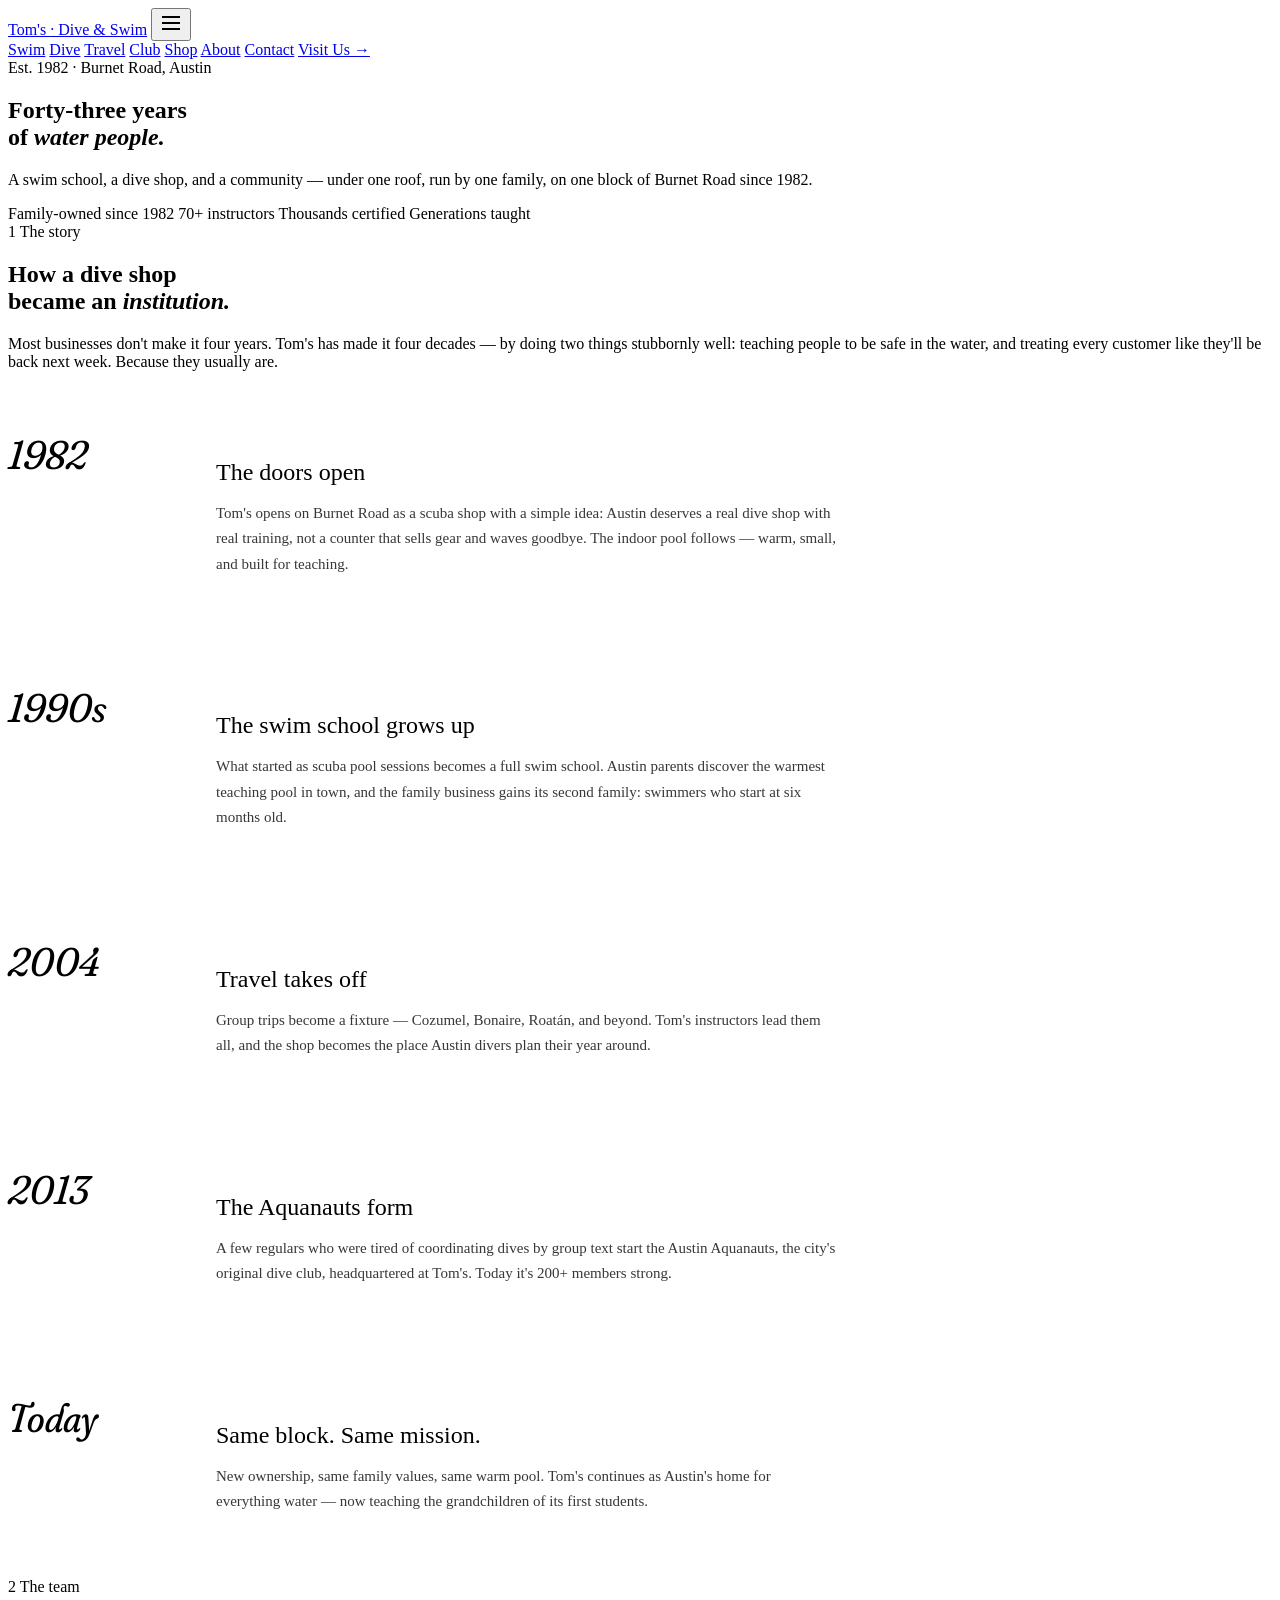
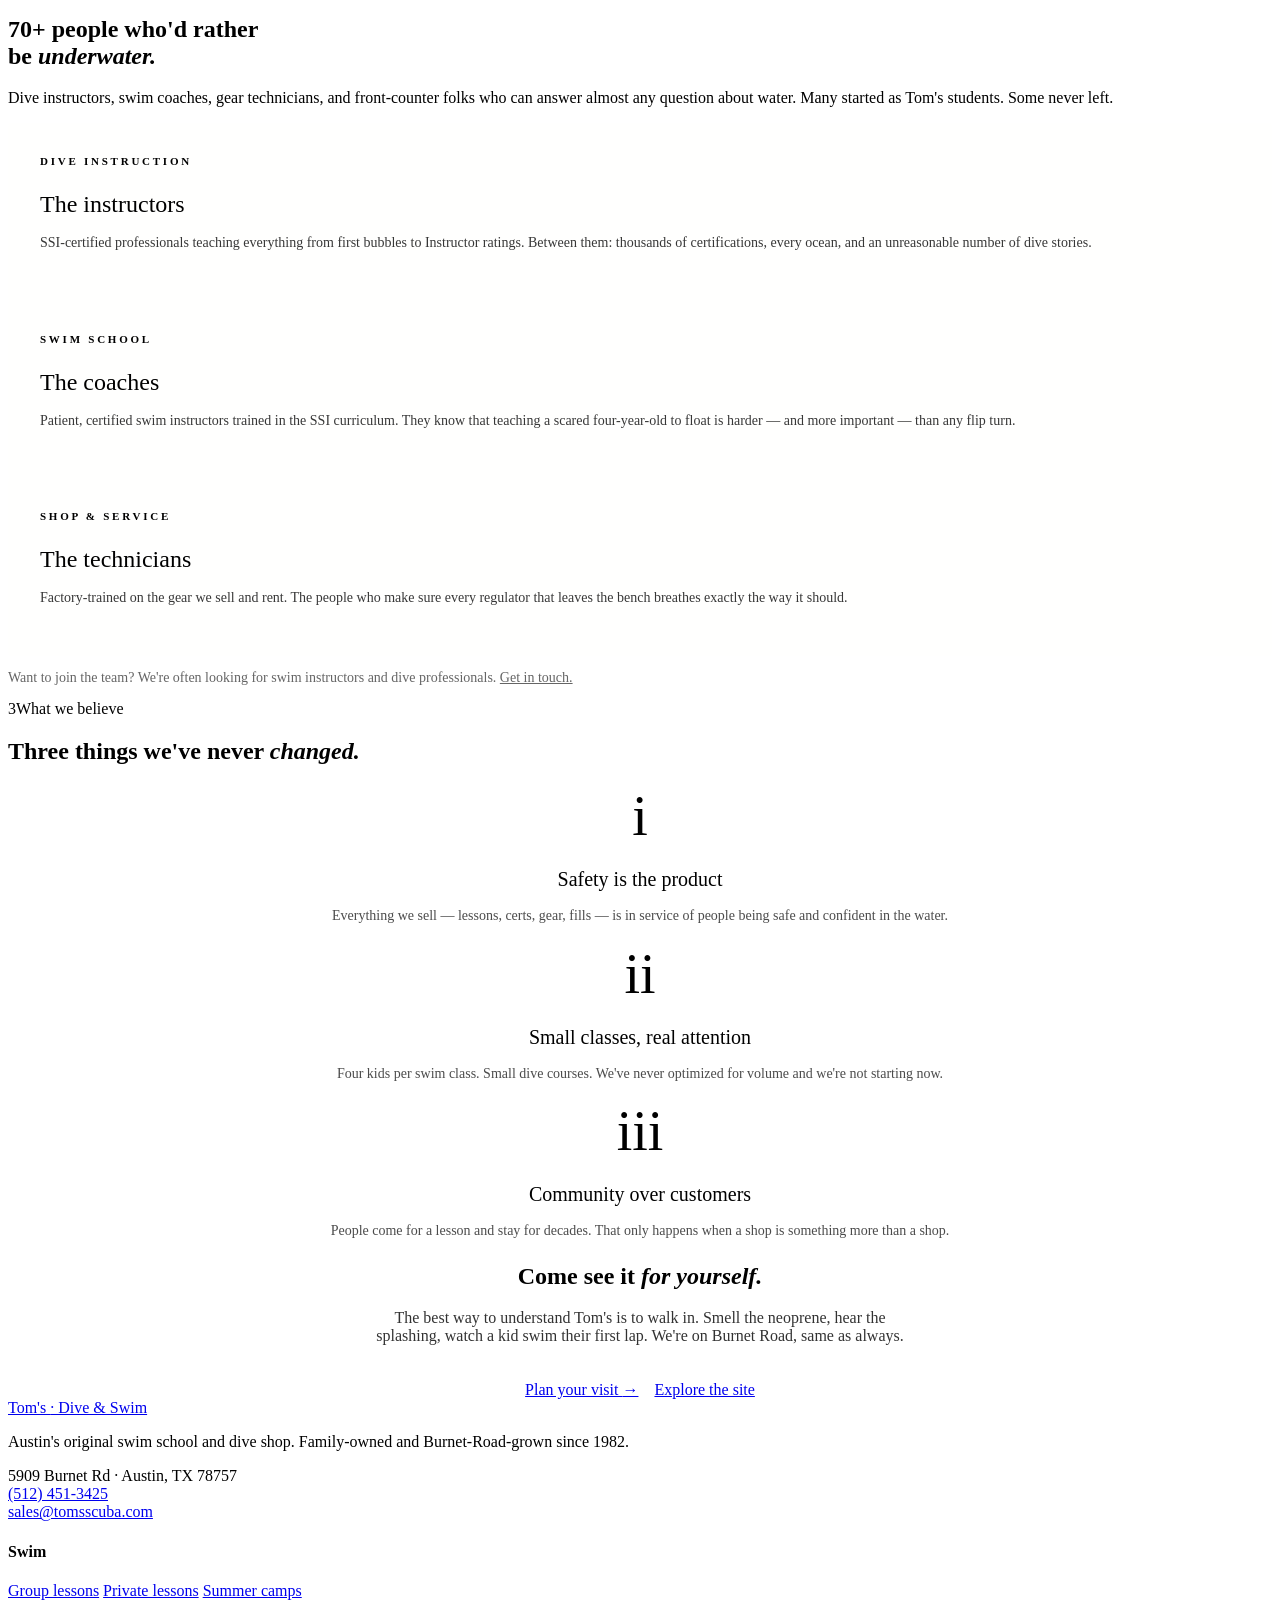
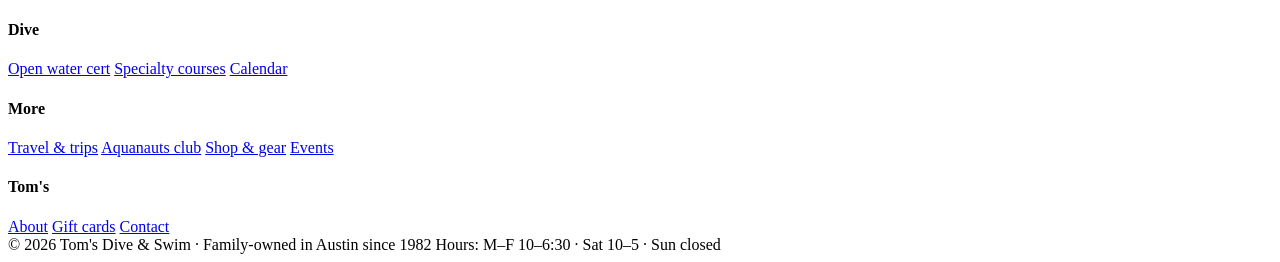
==== about.html @ f9f1d81c "Secondary pages: shop, about, contact, events, gift cards" ====
<!DOCTYPE html>
<html lang="en">
<head>
<meta charset="UTF-8" />
<meta name="viewport" content="width=device-width, initial-scale=1.0" />
<title>About Us — Tom's Dive & Swim · Austin, TX</title>
<meta name="description" content="Family-owned in Austin since 1982. The story of Tom's Dive & Swim — four decades of swim lessons, scuba certification, and a community built around water.">
<link rel="preconnect" href="https://fonts.googleapis.com">
<link rel="preconnect" href="https://fonts.gstatic.com" crossorigin>
<link href="https://fonts.googleapis.com/css2?family=Fraunces:opsz,wght,SOFT@9..144,300..900,0..100&family=Manrope:wght@300;400;500;600;700&display=swap" rel="stylesheet">
<link rel="stylesheet" href="assets/css/styles.css">
<style>
  .story-block {
    display: grid; grid-template-columns: 160px 1fr; gap: 48px;
    padding: 48px 0; border-top: 1px solid var(--line-d);
  }
  @media (max-width: 768px) { .story-block { grid-template-columns: 1fr; gap: 12px; padding: 32px 0; } }
  .story-year {
    font-family: 'Fraunces', serif; font-style: italic;
    font-variation-settings: "opsz" 144, "SOFT" 90;
    font-size: 40px; color: var(--coral); line-height: 1;
  }
  .story-block h3 {
    font-size: 24px; font-weight: 400; margin-bottom: 12px;
    font-variation-settings: "opsz" 80, "SOFT" 50;
  }
  .story-block p { font-size: 15px; opacity: 0.78; line-height: 1.7; max-width: 620px; }

  .team-card {
    background: rgba(245,237,224,0.04);
    border: 1px solid var(--line);
    border-radius: 4px;
    padding: 32px;
  }
  .team-role {
    font-size: 11px; letter-spacing: 0.25em; text-transform: uppercase;
    color: var(--sun); font-weight: 600; margin-bottom: 12px;
  }
  .team-card h3 {
    font-size: 24px; font-weight: 400; margin-bottom: 10px;
    font-variation-settings: "opsz" 80, "SOFT" 50;
  }
  .team-card p { font-size: 14px; opacity: 0.78; line-height: 1.6; }
</style>
</head>
<body>

<!-- NAV -->
<nav class="site-nav" id="nav">
  <a href="index.html" class="logo">Tom's <span>· Dive & Swim</span></a>
  <button class="menu-toggle" aria-label="Menu">
    <svg width="24" height="24" viewBox="0 0 24 24" fill="none" stroke="currentColor" stroke-width="2"><line x1="3" y1="6" x2="21" y2="6"/><line x1="3" y1="12" x2="21" y2="12"/><line x1="3" y1="18" x2="21" y2="18"/></svg>
  </button>
  <div class="nav-links">
    <a href="swim.html">Swim</a>
    <a href="dive.html">Dive</a>
    <a href="travel.html">Travel</a>
    <a href="club.html">Club</a>
    <a href="shop.html">Shop</a>
    <a href="about.html" class="active">About</a>
    <a href="contact.html">Contact</a>
    <a href="contact.html" class="nav-cta">Visit Us →</a>
  </div>
</nav>

<!-- HERO -->
<section class="hero hero-deep short with-bubbles">
  <div class="hero-content">
    <div class="hero-eyebrow dash">Est. 1982 · Burnet Road, Austin</div>
    <h1 class="hero-title">Forty-three years<br>of <em>water people.</em></h1>
    <p class="hero-sub">A swim school, a dive shop, and a community — under one roof, run by one family, on one block of Burnet Road since 1982.</p>
  </div>
</section>

<!-- STRIP -->
<div class="heritage-strip">
  <span><span class="dot"></span>Family-owned since 1982</span>
  <span><span class="dot"></span>70+ instructors</span>
  <span><span class="dot"></span>Thousands certified</span>
  <span><span class="dot"></span>Generations taught</span>
</div>

<!-- STORY -->
<section class="section warm">
  <div class="section-head">
    <div>
      <div class="eyebrow coral"><span class="num"><span>1</span></span> The story</div>
      <h2 class="h2">How a dive shop<br>became an <em>institution.</em></h2>
    </div>
    <p>Most businesses don't make it four years. Tom's has made it four decades — by doing two things stubbornly well: teaching people to be safe in the water, and treating every customer like they'll be back next week. Because they usually are.</p>
  </div>

  <div class="container-narrow">
    <div class="story-block">
      <div class="story-year">1982</div>
      <div>
        <h3>The doors open</h3>
        <p>Tom's opens on Burnet Road as a scuba shop with a simple idea: Austin deserves a real dive shop with real training, not a counter that sells gear and waves goodbye. The indoor pool follows — warm, small, and built for teaching.</p>
      </div>
    </div>
    <div class="story-block">
      <div class="story-year">1990s</div>
      <div>
        <h3>The swim school grows up</h3>
        <p>What started as scuba pool sessions becomes a full swim school. Austin parents discover the warmest teaching pool in town, and the family business gains its second family: swimmers who start at six months old.</p>
      </div>
    </div>
    <div class="story-block">
      <div class="story-year">2004</div>
      <div>
        <h3>Travel takes off</h3>
        <p>Group trips become a fixture — Cozumel, Bonaire, Roatán, and beyond. Tom's instructors lead them all, and the shop becomes the place Austin divers plan their year around.</p>
      </div>
    </div>
    <div class="story-block">
      <div class="story-year">2013</div>
      <div>
        <h3>The Aquanauts form</h3>
        <p>A few regulars who were tired of coordinating dives by group text start the Austin Aquanauts, the city's original dive club, headquartered at Tom's. Today it's 200+ members strong.</p>
      </div>
    </div>
    <div class="story-block">
      <div class="story-year">Today</div>
      <div>
        <h3>Same block. Same mission.</h3>
        <p>New ownership, same family values, same warm pool. Tom's continues as Austin's home for everything water — now teaching the grandchildren of its first students.</p>
      </div>
    </div>
  </div>
</section>

<!-- TEAM -->
<section class="section dark" id="team">
  <div class="container">
    <div class="section-head-center">
      <div class="eyebrow sun"><span class="num"><span>2</span></span> The team</div>
      <h2 class="h2">70+ people who'd rather<br>be <em>underwater.</em></h2>
      <p>Dive instructors, swim coaches, gear technicians, and front-counter folks who can answer almost any question about water. Many started as Tom's students. Some never left.</p>
    </div>

    <div class="card-grid-3">
      <div class="team-card">
        <div class="team-role">Dive instruction</div>
        <h3>The instructors</h3>
        <p>SSI-certified professionals teaching everything from first bubbles to Instructor ratings. Between them: thousands of certifications, every ocean, and an unreasonable number of dive stories.</p>
      </div>
      <div class="team-card">
        <div class="team-role">Swim school</div>
        <h3>The coaches</h3>
        <p>Patient, certified swim instructors trained in the SSI curriculum. They know that teaching a scared four-year-old to float is harder — and more important — than any flip turn.</p>
      </div>
      <div class="team-card">
        <div class="team-role">Shop & service</div>
        <h3>The technicians</h3>
        <p>Factory-trained on the gear we sell and rent. The people who make sure every regulator that leaves the bench breathes exactly the way it should.</p>
      </div>
    </div>

    <p class="text-center mt-6" style="opacity: 0.6; font-size: 14px;">
      Want to join the team? We're often looking for swim instructors and dive professionals. <a href="contact.html" style="color: var(--sun);">Get in touch.</a>
    </p>
  </div>
</section>

<!-- VALUES -->
<section class="section warm">
  <div class="container">
    <div class="section-head-center">
      <div class="eyebrow coral" style="justify-content:center; display:inline-flex;"><span class="num"><span>3</span></span> What we believe</div>
      <h2 class="h2">Three things we've never <em>changed.</em></h2>
    </div>
    <div class="card-grid-3" style="text-align: center;">
      <div>
        <div class="stat-num" style="font-size: 56px; color: var(--coral);">i</div>
        <h3 style="font-size: 20px; font-weight: 500; margin-bottom: 10px;">Safety is the product</h3>
        <p style="font-size: 14px; opacity: 0.7; line-height: 1.6;">Everything we sell — lessons, certs, gear, fills — is in service of people being safe and confident in the water.</p>
      </div>
      <div>
        <div class="stat-num" style="font-size: 56px; color: var(--coral);">ii</div>
        <h3 style="font-size: 20px; font-weight: 500; margin-bottom: 10px;">Small classes, real attention</h3>
        <p style="font-size: 14px; opacity: 0.7; line-height: 1.6;">Four kids per swim class. Small dive courses. We've never optimized for volume and we're not starting now.</p>
      </div>
      <div>
        <div class="stat-num" style="font-size: 56px; color: var(--coral);">iii</div>
        <h3 style="font-size: 20px; font-weight: 500; margin-bottom: 10px;">Community over customers</h3>
        <p style="font-size: 14px; opacity: 0.7; line-height: 1.6;">People come for a lesson and stay for decades. That only happens when a shop is something more than a shop.</p>
      </div>
    </div>
  </div>
</section>

<!-- FINAL CTA -->
<section class="section deep" style="text-align: center;">
  <div class="container-narrow">
    <h2 class="h2 mb-4">Come see it <em>for yourself.</em></h2>
    <p class="lead" style="opacity: 0.8; max-width: 540px; margin: 0 auto 36px;">
      The best way to understand Tom's is to walk in. Smell the neoprene, hear the splashing, watch a kid swim their first lap. We're on Burnet Road, same as always.
    </p>
    <div style="display: flex; gap: 16px; justify-content: center; flex-wrap: wrap;">
      <a href="contact.html" class="btn btn-coral">Plan your visit <span class="arrow">→</span></a>
      <a href="index.html" class="btn btn-ghost">Explore the site</a>
    </div>
  </div>
</section>

<!-- FOOTER -->
<footer>
  <div class="footer-inner">
    <div class="footer-brand">
      <a href="index.html" class="logo">Tom's <span>· Dive & Swim</span></a>
      <p>Austin's original swim school and dive shop. Family-owned and Burnet-Road-grown since 1982.</p>
      <div class="footer-contact">
        5909 Burnet Rd · Austin, TX 78757<br>
        <a href="tel:5124513425">(512) 451-3425</a><br>
        <a href="mailto:sales@tomsscuba.com">sales@tomsscuba.com</a>
      </div>
    </div>
    <div class="footer-col">
      <h4>Swim</h4>
      <a href="swim.html">Group lessons</a>
      <a href="swim.html">Private lessons</a>
      <a href="swim.html">Summer camps</a>
    </div>
    <div class="footer-col">
      <h4>Dive</h4>
      <a href="dive.html">Open water cert</a>
      <a href="dive.html#specialties">Specialty courses</a>
      <a href="dive.html#calendar">Calendar</a>
    </div>
    <div class="footer-col">
      <h4>More</h4>
      <a href="travel.html">Travel & trips</a>
      <a href="club.html">Aquanauts club</a>
      <a href="shop.html">Shop & gear</a>
      <a href="events.html">Events</a>
    </div>
    <div class="footer-col">
      <h4>Tom's</h4>
      <a href="about.html">About</a>
      <a href="gift-cards.html">Gift cards</a>
      <a href="contact.html">Contact</a>
    </div>
  </div>
  <div class="footer-bottom">
    <span>© 2026 Tom's Dive & Swim · Family-owned in Austin since 1982</span>
    <span>Hours: M–F 10–6:30 · Sat 10–5 · Sun closed</span>
  </div>
</footer>

<script src="assets/js/main.js"></script>
</body>
</html>
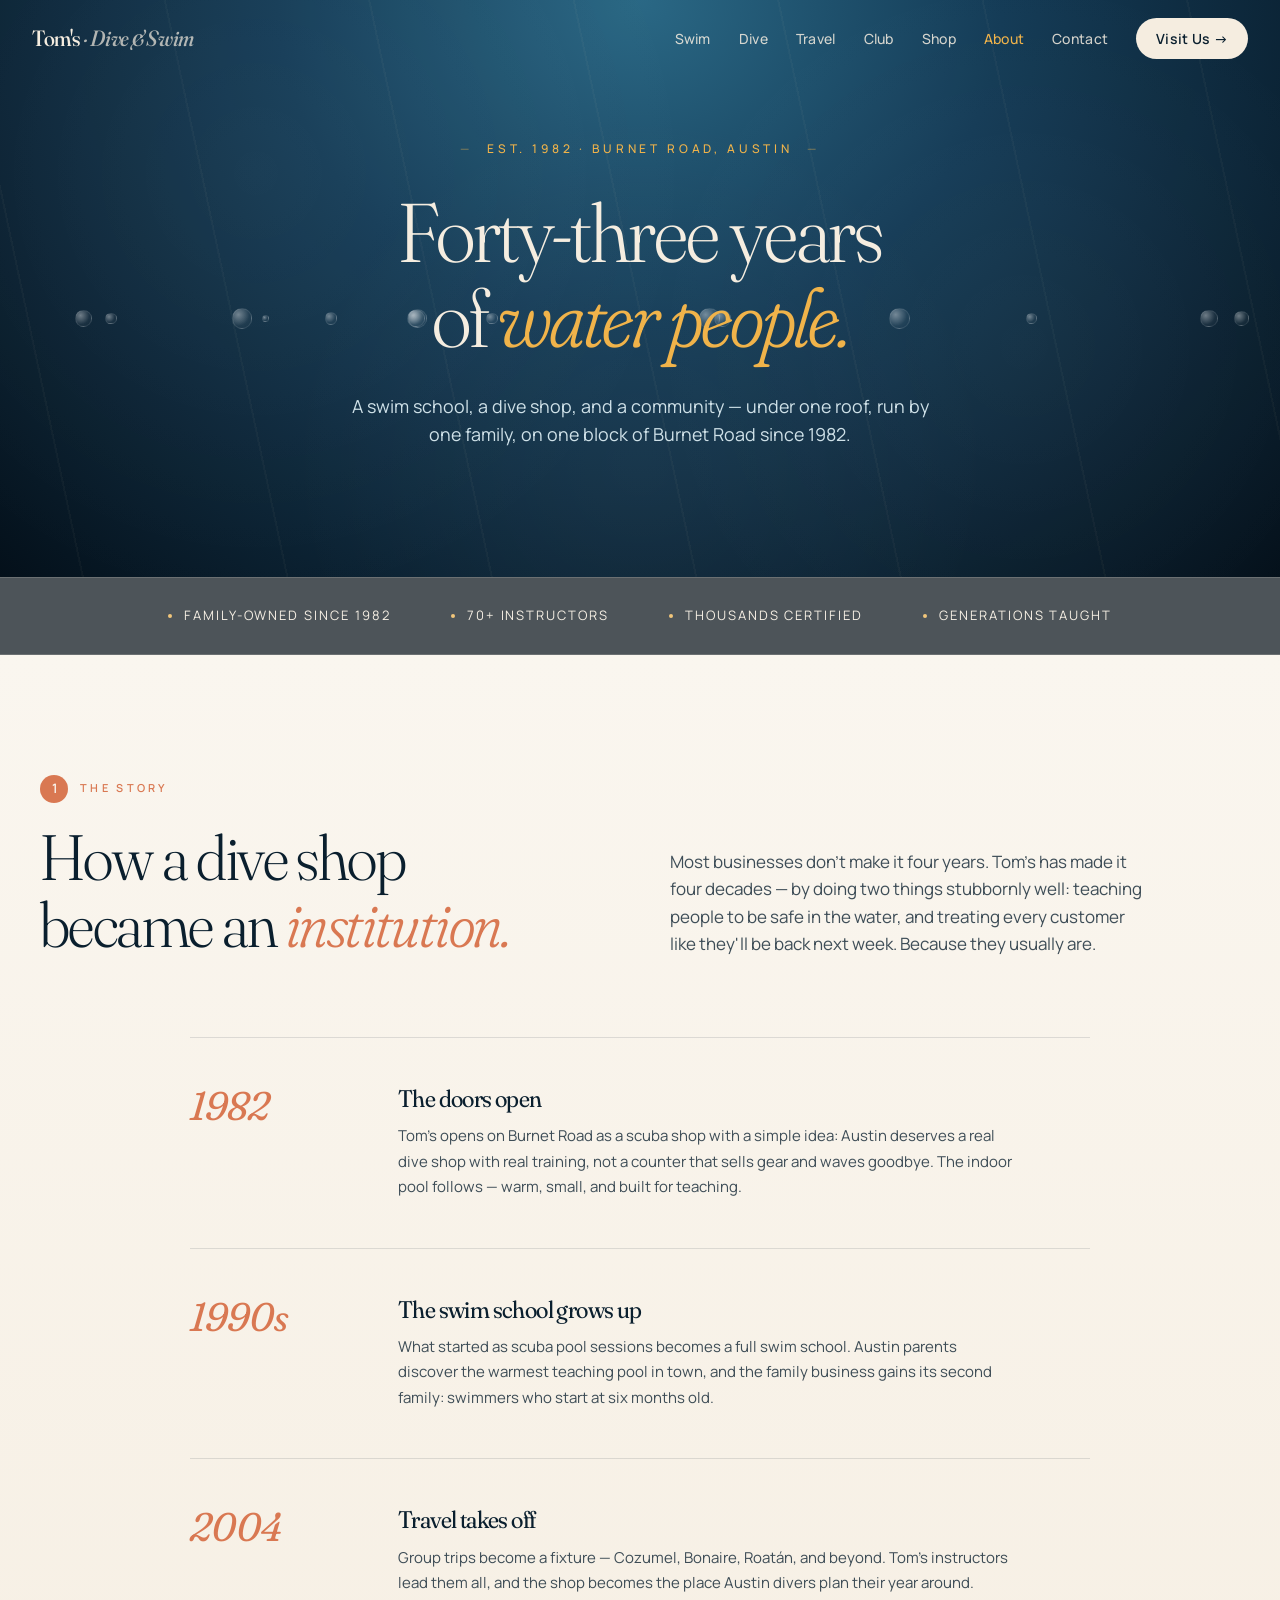
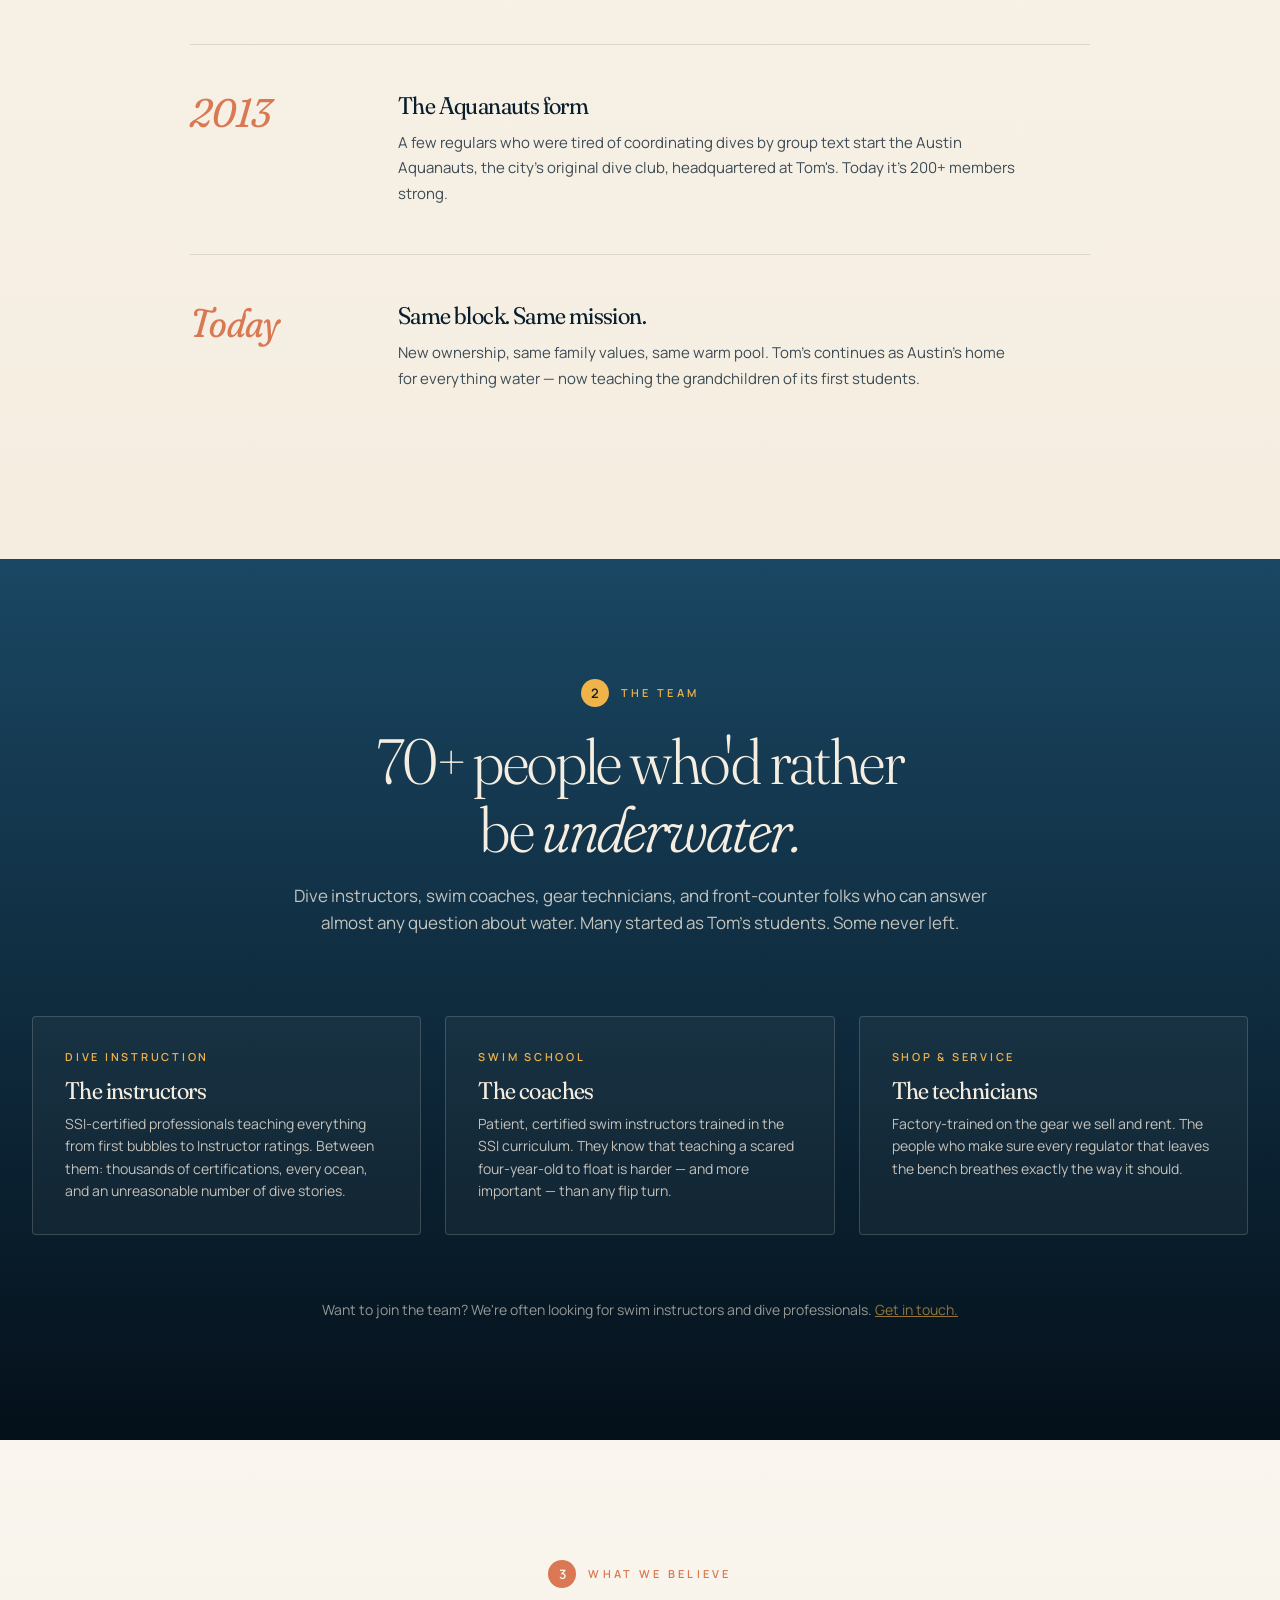
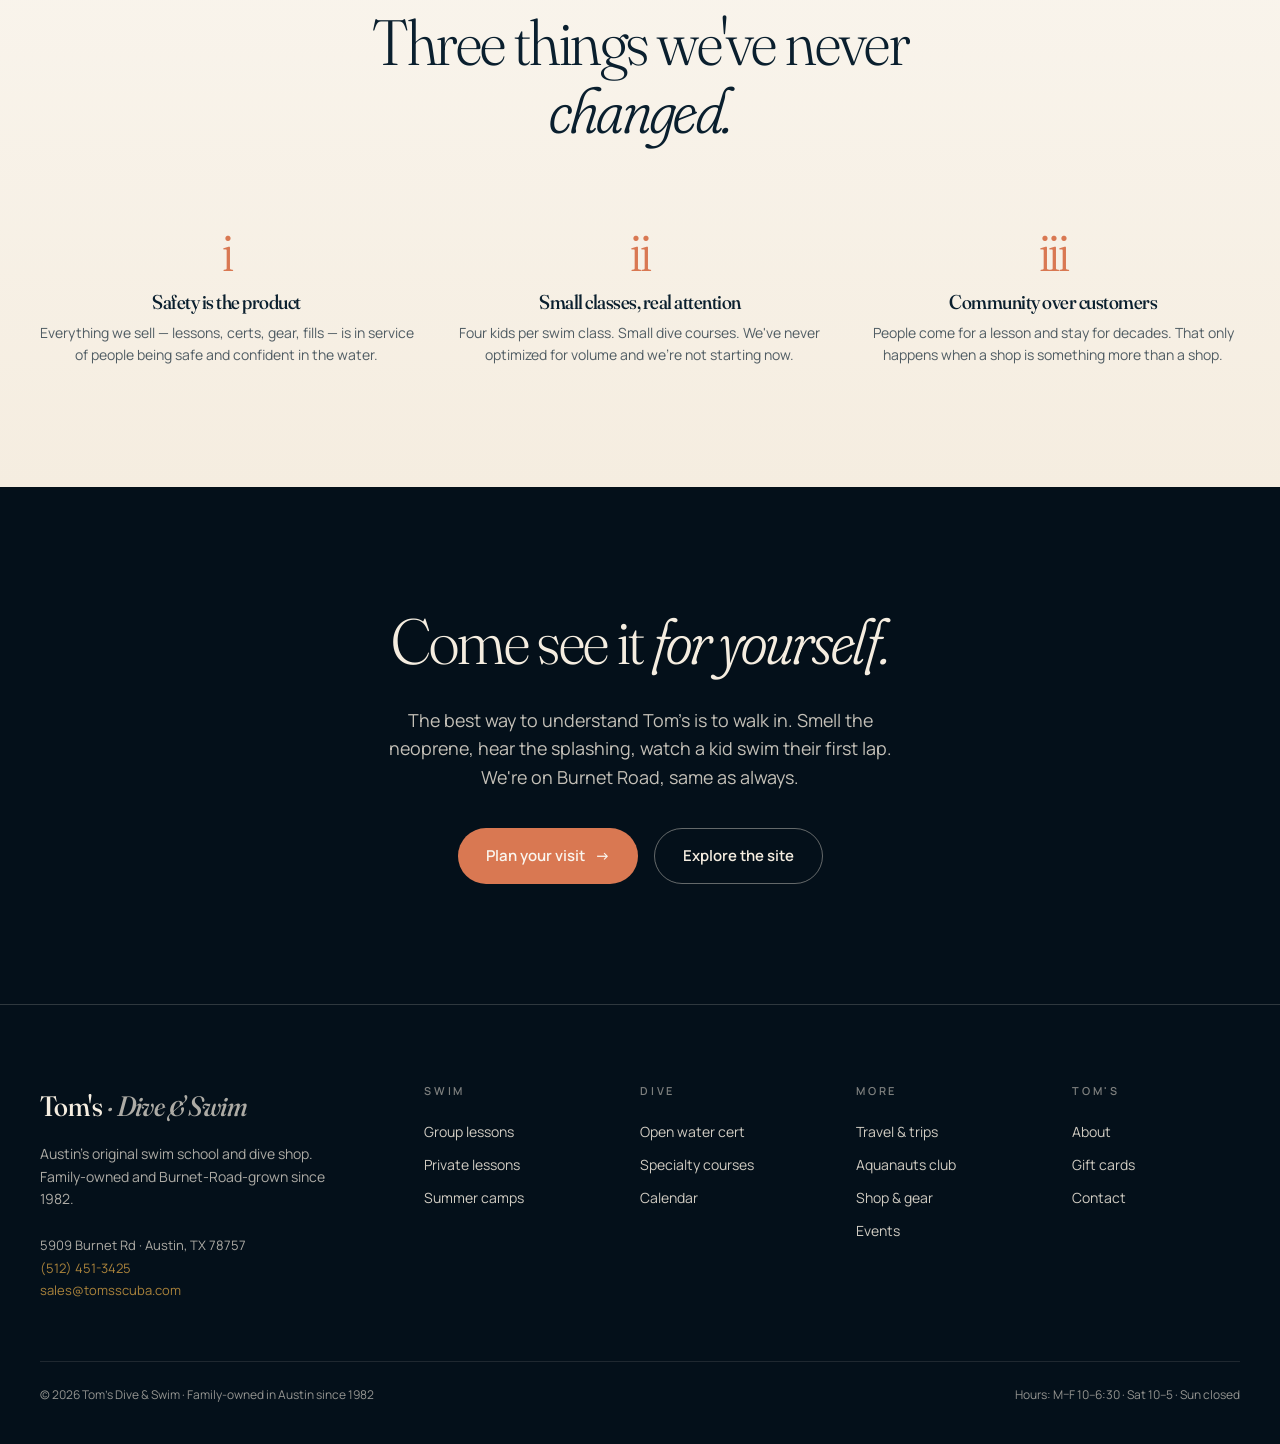
==== commit cf8ad1e0: "SEO/AEO: JSON-LD (LocalBusiness, FAQPage, Course list, breadcrumbs), canonical + Open Graph tags, ro" ====
--- a/about.html
+++ b/about.html
@@ -5,6 +5,15 @@
 <meta name="viewport" content="width=device-width, initial-scale=1.0" />
 <title>About Us — Tom's Dive & Swim · Austin, TX</title>
 <meta name="description" content="Family-owned in Austin since 1982. The story of Tom's Dive & Swim — four decades of swim lessons, scuba certification, and a community built around water.">
+<link rel="canonical" href="https://tomsscuba.com/about.html">
+<meta property="og:type" content="website">
+<meta property="og:site_name" content="Tom's Dive &amp; Swim">
+<meta property="og:title" content="About Us — Tom's Dive & Swim · Austin, TX">
+<meta property="og:description" content="Family-owned in Austin since 1982. The story of Tom's Dive & Swim — four decades of swim lessons, scuba certification, and a community built around water.">
+<meta property="og:url" content="https://tomsscuba.com/about.html">
+<meta property="og:locale" content="en_US">
+<meta name="twitter:card" content="summary">
+<meta name="theme-color" content="#04101a">
 <link rel="preconnect" href="https://fonts.googleapis.com">
 <link rel="preconnect" href="https://fonts.gstatic.com" crossorigin>
 <link href="https://fonts.googleapis.com/css2?family=Fraunces:opsz,wght,SOFT@9..144,300..900,0..100&family=Manrope:wght@300;400;500;600;700&display=swap" rel="stylesheet">
@@ -42,6 +51,26 @@
   }
   .team-card p { font-size: 14px; opacity: 0.78; line-height: 1.6; }
 </style>
+<script type="application/ld+json">
+{
+ "@context": "https://schema.org",
+ "@type": "BreadcrumbList",
+ "itemListElement": [
+  {
+   "@type": "ListItem",
+   "position": 1,
+   "name": "Home",
+   "item": "https://tomsscuba.com/"
+  },
+  {
+   "@type": "ListItem",
+   "position": 2,
+   "name": "About",
+   "item": "https://tomsscuba.com/about.html"
+  }
+ ]
+}
+</script>
 </head>
 <body>
 
--- a/assets/css/styles.css
+++ b/assets/css/styles.css
@@ -0,0 +1,700 @@
+/* ============================================================
+   TOM'S DIVE & SWIM — DESIGN SYSTEM
+   Editorial-cinematic ocean. Family-owned in Austin since 1982.
+   ============================================================ */
+
+:root {
+  /* Ocean palette */
+  --abyss:   #04101a;
+  --ink:     #0a1f2e;
+  --tide:    #143b56;
+  --reef:    #1f6383;
+  --shallow: #5a9ba8;
+  --sky:     #cfe1e8;
+
+  /* Warm palette */
+  --sand:    #f5ede0;
+  --paper:   #faf6ef;
+  --coral:   #d97852;
+  --coral-d: #b85a3a;
+  --sun:     #f0b34a;
+
+  /* Lines */
+  --line:    rgba(245, 237, 224, 0.18);
+  --line-d:  rgba(10, 31, 46, 0.12);
+}
+
+* { box-sizing: border-box; margin: 0; padding: 0; }
+html { scroll-behavior: smooth; -webkit-font-smoothing: antialiased; }
+body {
+  font-family: 'Manrope', system-ui, sans-serif;
+  background: var(--paper);
+  color: var(--ink);
+  overflow-x: hidden;
+  font-weight: 400;
+  line-height: 1.5;
+}
+img { max-width: 100%; display: block; }
+a { color: inherit; }
+
+/* ============ NAV ============ */
+nav.site-nav {
+  position: fixed; top: 0; left: 0; right: 0; z-index: 100;
+  padding: 18px 32px;
+  display: flex; justify-content: space-between; align-items: center;
+  background: rgba(4, 16, 26, 0);
+  transition: background 0.4s ease, padding 0.3s ease;
+}
+nav.site-nav.scrolled {
+  background: rgba(4, 16, 26, 0.94);
+  backdrop-filter: blur(12px);
+  padding: 12px 32px;
+}
+nav.site-nav.solid {
+  background: rgba(4, 16, 26, 0.94);
+  backdrop-filter: blur(12px);
+}
+.logo {
+  font-family: 'Fraunces', serif;
+  font-weight: 500;
+  font-variation-settings: "opsz" 144, "SOFT" 30;
+  font-size: 22px;
+  letter-spacing: -0.02em;
+  color: var(--sand);
+  text-decoration: none;
+}
+.logo span { font-style: italic; opacity: 0.7; }
+.nav-links {
+  display: flex; gap: 28px; align-items: center;
+  font-size: 14px; font-weight: 500;
+  letter-spacing: 0.02em;
+}
+.nav-links a {
+  color: var(--sand); text-decoration: none;
+  opacity: 0.85; transition: opacity 0.2s;
+}
+.nav-links a:hover { opacity: 1; }
+.nav-links a.active { opacity: 1; color: var(--sun); }
+.nav-cta {
+  background: var(--sand); color: var(--ink) !important;
+  padding: 10px 20px; border-radius: 999px;
+  opacity: 1 !important; font-weight: 600;
+}
+.menu-toggle {
+  display: none;
+  background: none; border: none; cursor: pointer;
+  color: var(--sand); padding: 8px;
+}
+.menu-toggle svg { display: block; }
+
+@media (max-width: 860px) {
+  nav.site-nav { padding: 14px 20px; }
+  .nav-links { display: none; }
+  .menu-toggle { display: block; }
+  .nav-links.open {
+    display: flex; flex-direction: column;
+    position: absolute; top: 100%; left: 0; right: 0;
+    background: rgba(4, 16, 26, 0.98);
+    backdrop-filter: blur(12px);
+    padding: 24px;
+    gap: 18px;
+    align-items: flex-start;
+  }
+  .nav-links.open a { font-size: 16px; }
+}
+
+/* ============ BUTTONS ============ */
+.btn {
+  display: inline-flex; align-items: center; gap: 10px;
+  padding: 16px 28px;
+  font-family: 'Manrope', sans-serif;
+  font-weight: 600; font-size: 15px;
+  border: none; border-radius: 999px;
+  cursor: pointer; text-decoration: none;
+  transition: transform 0.2s, box-shadow 0.2s;
+}
+.btn:hover { transform: translateY(-2px); }
+.btn-primary { background: var(--sand); color: var(--ink); }
+.btn-primary:hover { box-shadow: 0 12px 30px rgba(245, 237, 224, 0.25); }
+.btn-coral { background: var(--coral); color: var(--paper); }
+.btn-coral:hover { box-shadow: 0 12px 30px rgba(217,120,82,0.35); background: var(--coral-d); }
+.btn-ghost {
+  background: transparent; color: var(--sand);
+  border: 1px solid rgba(245,237,224,0.4);
+}
+.btn-ghost:hover { background: rgba(245,237,224,0.1); }
+.btn-ghost-dark {
+  background: transparent; color: var(--ink);
+  border: 1px solid rgba(10,31,46,0.3);
+}
+.btn-ghost-dark:hover { background: rgba(10,31,46,0.05); }
+.btn .arrow { transition: transform 0.2s; }
+.btn:hover .arrow { transform: translateX(4px); }
+
+/* ============ TYPOGRAPHY ============ */
+.eyebrow {
+  font-size: 11px; letter-spacing: 0.3em; text-transform: uppercase;
+  font-weight: 600;
+  display: inline-flex; align-items: center; gap: 12px;
+  margin-bottom: 20px;
+}
+.eyebrow.coral { color: var(--coral); }
+.eyebrow.sun { color: var(--sun); }
+.eyebrow .num {
+  width: 28px; height: 28px; border-radius: 50%;
+  background: currentColor;
+  display: inline-flex; align-items: center; justify-content: center;
+  font-size: 13px; letter-spacing: 0;
+}
+.eyebrow .num span { color: var(--paper); }
+.eyebrow.sun .num span { color: var(--ink); }
+
+h1, h2, h3, h4 {
+  font-family: 'Fraunces', serif;
+  font-weight: 300;
+  font-variation-settings: "opsz" 144, "SOFT" 40;
+  letter-spacing: -0.025em;
+  line-height: 1.05;
+}
+h1 em, h2 em, h3 em {
+  font-style: italic;
+  font-variation-settings: "opsz" 144, "SOFT" 90;
+  font-weight: 300;
+}
+
+.display { font-size: clamp(40px, 6.5vw, 88px); line-height: 1.02; }
+.h2 { font-size: clamp(36px, 5vw, 64px); }
+.h3 { font-size: clamp(26px, 3vw, 36px); }
+.lead { font-size: clamp(15px, 1.4vw, 18px); line-height: 1.6; }
+
+/* ============ HEROES ============ */
+.hero {
+  position: relative;
+  min-height: 92vh;
+  color: var(--sand);
+  display: flex; align-items: center; justify-content: center;
+  overflow: hidden;
+  padding: 140px 32px 80px;
+}
+.hero.short { min-height: 60vh; }
+.hero-deep {
+  background:
+    radial-gradient(ellipse at top, #2a6885 0%, #143b56 40%, #04101a 100%),
+    var(--abyss);
+}
+.hero-warm {
+  background:
+    radial-gradient(ellipse at bottom, rgba(240,179,74,0.35) 0%, transparent 60%),
+    linear-gradient(180deg, #5a9ba8 0%, #1f6383 60%, #143b56 100%);
+}
+.hero-coral {
+  background:
+    radial-gradient(ellipse at 80% 30%, rgba(240,179,74,0.3) 0%, transparent 50%),
+    linear-gradient(180deg, #c47b5a 0%, #d97852 50%, #1f6383 100%);
+}
+.hero-pool {
+  background:
+    radial-gradient(ellipse at 50% 0%, rgba(240,220,180,0.3) 0%, transparent 50%),
+    linear-gradient(180deg, #f7d99a 0%, #e8a87c 40%, #5a9ba8 100%);
+  color: var(--ink);
+}
+.hero-pool .hero-eyebrow, .hero-pool h1 em { color: var(--coral-d); }
+.hero-pool .hero-sub { color: var(--ink); opacity: 0.85; }
+
+/* Caustic light + sun rays */
+.hero::before {
+  content: '';
+  position: absolute; inset: 0;
+  background:
+    repeating-linear-gradient(78deg, transparent 0px, transparent 80px,
+      rgba(240, 220, 180, 0.025) 80px, rgba(240, 220, 180, 0.04) 82px,
+      transparent 82px, transparent 200px);
+  pointer-events: none;
+}
+.hero::after {
+  content: '';
+  position: absolute; inset: 0;
+  background-image:
+    radial-gradient(circle at 20% 30%, rgba(255,255,255,0.04) 0%, transparent 40%),
+    radial-gradient(circle at 80% 60%, rgba(255,255,255,0.03) 0%, transparent 35%),
+    radial-gradient(circle at 50% 80%, rgba(255,255,255,0.04) 0%, transparent 45%);
+  pointer-events: none;
+}
+
+.bubble {
+  position: absolute;
+  border-radius: 50%;
+  background: radial-gradient(circle at 30% 30%, rgba(255,255,255,0.4), rgba(255,255,255,0.05) 60%, transparent);
+  border: 1px solid rgba(255,255,255,0.1);
+  animation: float linear infinite;
+  pointer-events: none;
+  z-index: 1;
+}
+@keyframes float {
+  0% { transform: translateY(110vh) translateX(0); opacity: 0; }
+  10% { opacity: 0.6; }
+  90% { opacity: 0.6; }
+  100% { transform: translateY(-10vh) translateX(20px); opacity: 0; }
+}
+
+.hero-content {
+  position: relative; z-index: 2;
+  max-width: 1100px;
+  text-align: center;
+}
+.hero-content.left { text-align: left; }
+.hero-eyebrow {
+  font-size: 12px; letter-spacing: 0.32em; text-transform: uppercase;
+  color: var(--sun); margin-bottom: 32px;
+  font-weight: 500;
+  opacity: 0;
+  animation: fadeUp 1s ease 0.2s forwards;
+}
+.hero-eyebrow.dash::before, .hero-eyebrow.dash::after {
+  content: '—'; opacity: 0.5; margin: 0 14px;
+}
+h1.hero-title {
+  font-size: clamp(40px, 6.5vw, 88px);
+  line-height: 1.02;
+  margin-bottom: 32px;
+  opacity: 0;
+  animation: fadeUp 1.2s ease 0.4s forwards;
+}
+h1.hero-title em { color: var(--sun); }
+.hero-pool h1.hero-title em { color: var(--coral-d); }
+.hero-sub {
+  font-size: clamp(15px, 1.4vw, 18px);
+  max-width: 580px;
+  margin: 0 auto 48px;
+  color: var(--sky);
+  opacity: 0;
+  animation: fadeUp 1.2s ease 0.7s forwards;
+  line-height: 1.6;
+}
+.hero-content.left .hero-sub { margin-left: 0; }
+.hero-ctas {
+  display: flex; gap: 16px; justify-content: center; flex-wrap: wrap;
+  opacity: 0;
+  animation: fadeUp 1.2s ease 0.9s forwards;
+}
+.hero-content.left .hero-ctas { justify-content: flex-start; }
+
+@keyframes fadeUp {
+  from { opacity: 0; transform: translateY(20px); }
+  to { opacity: 1; transform: translateY(0); }
+}
+
+.scroll-cue {
+  position: absolute; bottom: 30px; left: 50%;
+  transform: translateX(-50%);
+  color: var(--sand); opacity: 0.5;
+  font-size: 11px; letter-spacing: 0.3em; text-transform: uppercase;
+  z-index: 2;
+  display: flex; flex-direction: column; align-items: center; gap: 12px;
+}
+.scroll-cue .line {
+  width: 1px; height: 40px; background: var(--sand);
+  animation: scrollLine 2s ease-in-out infinite;
+}
+@keyframes scrollLine {
+  0%, 100% { transform: scaleY(0.3); transform-origin: top; }
+  50% { transform: scaleY(1); transform-origin: top; }
+}
+
+/* ============ HERITAGE STRIP ============ */
+.heritage-strip {
+  background: var(--abyss);
+  color: var(--sand);
+  padding: 28px 32px;
+  display: flex; justify-content: center; gap: 60px;
+  flex-wrap: wrap;
+  border-top: 1px solid var(--line);
+  border-bottom: 1px solid var(--line);
+  font-size: 13px; letter-spacing: 0.15em; text-transform: uppercase;
+  opacity: 0.7;
+}
+.heritage-strip span { display: flex; align-items: center; gap: 12px; }
+.heritage-strip .dot {
+  width: 4px; height: 4px; border-radius: 50%; background: var(--sun);
+}
+@media (max-width: 768px) {
+  .heritage-strip { gap: 24px; font-size: 11px; padding: 20px; }
+}
+
+/* ============ SECTIONS ============ */
+.section {
+  padding: 120px 32px;
+}
+.section.tight { padding: 80px 32px; }
+.section.dark {
+  background: linear-gradient(180deg, #1a4763 0%, var(--abyss) 100%);
+  color: var(--sand);
+}
+.section.deep {
+  background: var(--abyss);
+  color: var(--sand);
+}
+.section.mid {
+  background: #1a4763;
+  color: var(--sand);
+  position: relative;
+  overflow: hidden;
+}
+.section.mid::before {
+  content: '';
+  position: absolute; inset: 0;
+  background:
+    repeating-linear-gradient(75deg, transparent 0, transparent 90px,
+      rgba(245,237,224,0.025) 90px, rgba(245,237,224,0.04) 92px),
+    radial-gradient(ellipse at 50% 0%, rgba(240,220,180,0.06) 0%, transparent 70%);
+  pointer-events: none;
+}
+.section.mid > * { position: relative; z-index: 1; }
+
+.section.warm {
+  background: linear-gradient(180deg, var(--paper) 0%, var(--sand) 100%);
+}
+.container {
+  max-width: 1300px; margin: 0 auto;
+}
+.container-narrow { max-width: 900px; margin: 0 auto; }
+
+.section-head {
+  max-width: 1200px; margin: 0 auto 80px;
+  display: grid; grid-template-columns: 1fr 1fr; gap: 60px; align-items: end;
+}
+@media (max-width: 768px) {
+  .section-head { grid-template-columns: 1fr; gap: 24px; margin-bottom: 48px; }
+}
+.section-head h2 em { color: var(--coral); }
+.section.dark .section-head h2 em,
+.section.mid .section-head h2 em,
+.section.deep .section-head h2 em { color: var(--sun); }
+.section-head p {
+  font-size: 17px; opacity: 0.78; line-height: 1.6; max-width: 480px;
+}
+
+.section-head-center {
+  text-align: center; margin-bottom: 80px;
+  max-width: 720px; margin-left: auto; margin-right: auto;
+}
+.section-head-center .eyebrow { justify-content: center; display: inline-flex; }
+.section-head-center h2 { margin-bottom: 20px; }
+.section-head-center p {
+  font-size: 17px; opacity: 0.78; line-height: 1.6;
+}
+
+/* ============ CARDS / GRIDS ============ */
+.card-grid-3 {
+  display: grid; grid-template-columns: repeat(3, 1fr); gap: 24px;
+}
+.card-grid-2 {
+  display: grid; grid-template-columns: repeat(2, 1fr); gap: 24px;
+}
+.card-grid-4 {
+  display: grid; grid-template-columns: repeat(4, 1fr); gap: 20px;
+}
+@media (max-width: 968px) {
+  .card-grid-3, .card-grid-4 { grid-template-columns: 1fr; gap: 16px; }
+  .card-grid-2 { grid-template-columns: 1fr; gap: 16px; }
+}
+
+/* Path cards (used on home) */
+.path-card {
+  position: relative;
+  border-radius: 4px; overflow: hidden;
+  aspect-ratio: 3/4; cursor: pointer;
+  transition: transform 0.5s cubic-bezier(0.16, 1, 0.3, 1);
+  text-decoration: none;
+}
+.path-card:hover { transform: translateY(-8px); }
+@media (max-width: 968px) { .path-card { aspect-ratio: 4/3; } }
+
+.path-bg { position: absolute; inset: 0; transition: transform 1s cubic-bezier(0.16, 1, 0.3, 1); }
+.path-card:hover .path-bg { transform: scale(1.06); }
+
+.path-1 .path-bg {
+  background:
+    radial-gradient(ellipse at 50% 100%, rgba(240, 179, 74, 0.4) 0%, transparent 60%),
+    linear-gradient(180deg, #f7d99a 0%, #e8a87c 50%, #c47b5a 100%);
+}
+.path-1 .path-bg::before {
+  content: ''; position: absolute; inset: 0;
+  background:
+    radial-gradient(circle at 30% 40%, rgba(255,255,255,0.3) 0%, transparent 25%),
+    radial-gradient(circle at 70% 70%, rgba(255,255,255,0.2) 0%, transparent 20%);
+}
+.path-2 .path-bg {
+  background:
+    radial-gradient(ellipse at 50% 0%, rgba(240,220,180,0.3) 0%, transparent 50%),
+    linear-gradient(180deg, #5a9ba8 0%, #1f6383 40%, #143b56 100%);
+}
+.path-2 .path-bg::before {
+  content: ''; position: absolute; inset: 0;
+  background-image: repeating-linear-gradient(75deg, transparent 0, transparent 60px, rgba(255,255,255,0.04) 60px, rgba(255,255,255,0.04) 62px);
+}
+.path-3 .path-bg {
+  background:
+    radial-gradient(ellipse at 50% 100%, rgba(217, 120, 82, 0.3) 0%, transparent 50%),
+    linear-gradient(180deg, #1f6383 0%, #0a1f2e 60%, #04101a 100%);
+}
+.path-3 .path-bg::before {
+  content: ''; position: absolute; inset: 0;
+  background:
+    radial-gradient(circle at 20% 80%, rgba(217, 120, 82, 0.15) 0%, transparent 30%),
+    radial-gradient(circle at 80% 30%, rgba(240, 179, 74, 0.1) 0%, transparent 25%);
+}
+
+.path-content {
+  position: absolute; inset: 0;
+  padding: 36px 32px;
+  display: flex; flex-direction: column; justify-content: space-between;
+  color: var(--paper);
+  z-index: 2;
+}
+.path-1 .path-content { color: var(--ink); }
+.path-tag {
+  font-size: 11px; letter-spacing: 0.25em; text-transform: uppercase;
+  font-weight: 600;
+  display: flex; align-items: center; gap: 10px;
+}
+.path-tag .step {
+  width: 22px; height: 22px; border-radius: 50%;
+  border: 1px solid currentColor;
+  display: flex; align-items: center; justify-content: center;
+  font-size: 11px; letter-spacing: 0; font-weight: 500;
+}
+.path-title {
+  font-family: 'Fraunces', serif;
+  font-weight: 300;
+  font-variation-settings: "opsz" 144, "SOFT" 50;
+  font-size: clamp(32px, 3vw, 44px);
+  line-height: 1.02; letter-spacing: -0.02em;
+  margin-bottom: 14px;
+}
+.path-title em { font-style: italic; font-variation-settings: "opsz" 144, "SOFT" 80; }
+.path-desc {
+  font-size: 14px; line-height: 1.5; opacity: 0.88;
+  margin-bottom: 24px; max-width: 320px;
+}
+.path-cta {
+  display: inline-flex; align-items: center; gap: 8px;
+  font-size: 14px; font-weight: 600;
+  text-decoration: none; color: inherit;
+  padding-bottom: 4px; border-bottom: 1px solid currentColor;
+  width: fit-content; transition: gap 0.3s;
+}
+.path-card:hover .path-cta { gap: 14px; }
+
+/* Course cards */
+.course-card {
+  background: var(--paper);
+  border: 1px solid var(--line-d);
+  border-radius: 4px;
+  padding: 32px;
+  display: flex; flex-direction: column;
+  transition: transform 0.3s, box-shadow 0.3s, border-color 0.3s;
+  text-decoration: none; color: inherit;
+  position: relative;
+}
+.section.dark .course-card, .section.deep .course-card, .section.mid .course-card {
+  background: rgba(245, 237, 224, 0.04);
+  border-color: var(--line);
+  color: var(--sand);
+}
+.course-card:hover {
+  transform: translateY(-4px);
+  box-shadow: 0 20px 60px rgba(10,31,46,0.08);
+  border-color: var(--coral);
+}
+.section.dark .course-card:hover, .section.deep .course-card:hover, .section.mid .course-card:hover {
+  background: rgba(245, 237, 224, 0.08);
+  box-shadow: 0 20px 60px rgba(0,0,0,0.3);
+}
+.course-card .course-tag {
+  font-size: 10px; letter-spacing: 0.25em; text-transform: uppercase;
+  color: var(--coral); font-weight: 600; margin-bottom: 18px;
+}
+.section.dark .course-card .course-tag,
+.section.deep .course-card .course-tag,
+.section.mid .course-card .course-tag { color: var(--sun); }
+.course-card h3 {
+  font-size: 22px; margin-bottom: 12px;
+  font-variation-settings: "opsz" 80, "SOFT" 50;
+  font-weight: 400;
+}
+.course-card p {
+  font-size: 14px; opacity: 0.78; line-height: 1.6; flex-grow: 1;
+  margin-bottom: 24px;
+}
+.course-card .course-meta {
+  display: flex; gap: 16px; font-size: 12px; opacity: 0.6;
+  letter-spacing: 0.05em; text-transform: uppercase;
+  border-top: 1px solid var(--line-d);
+  padding-top: 16px; margin-top: auto;
+}
+.section.dark .course-card .course-meta,
+.section.deep .course-card .course-meta,
+.section.mid .course-card .course-meta { border-color: var(--line); }
+
+/* ============ STATS ============ */
+.stats {
+  display: grid; grid-template-columns: repeat(4, 1fr); gap: 8px;
+  border-top: 1px solid rgba(10,31,46,0.2);
+}
+.section.dark .stats, .section.deep .stats, .section.mid .stats {
+  border-color: rgba(245,237,224,0.2);
+}
+@media (max-width: 768px) { .stats { grid-template-columns: repeat(2, 1fr); } }
+
+.stat {
+  padding: 36px 24px 0;
+  border-right: 1px solid rgba(10,31,46,0.15);
+}
+.section.dark .stat, .section.deep .stat, .section.mid .stat {
+  border-color: rgba(245,237,224,0.15);
+}
+.stat:last-child { border-right: none; }
+@media (max-width: 768px) {
+  .stat:nth-child(2) { border-right: none; }
+  .stat:nth-child(1), .stat:nth-child(2) { border-bottom: 1px solid rgba(10,31,46,0.15); padding-bottom: 28px; }
+}
+.stat-num {
+  font-family: 'Fraunces', serif;
+  font-weight: 300;
+  font-variation-settings: "opsz" 144, "SOFT" 60;
+  font-size: clamp(56px, 6vw, 88px);
+  line-height: 1; margin-bottom: 12px; letter-spacing: -0.04em;
+}
+.stat-num sup { font-size: 0.45em; vertical-align: top; opacity: 0.6; margin-left: 6px; }
+.stat-label { font-size: 13px; opacity: 0.7; line-height: 1.4; }
+
+/* ============ TESTIMONIAL ============ */
+.testimonial {
+  border-left: 2px solid var(--coral);
+  padding: 8px 0 8px 32px;
+}
+.testimonial-quote {
+  font-family: 'Fraunces', serif;
+  font-weight: 300; font-style: italic;
+  font-variation-settings: "opsz" 144, "SOFT" 100;
+  font-size: clamp(22px, 2.4vw, 30px);
+  line-height: 1.35; margin-bottom: 24px;
+  letter-spacing: -0.01em;
+}
+.testimonial-attr {
+  font-size: 13px; letter-spacing: 0.1em; text-transform: uppercase;
+  opacity: 0.7;
+}
+.testimonial-attr strong { color: var(--sun); font-weight: 600; margin-right: 6px; }
+.review-stars { color: var(--sun); margin-bottom: 24px; font-size: 18px; letter-spacing: 3px; }
+
+/* ============ FORMS ============ */
+.form-grid {
+  display: grid; gap: 20px;
+}
+.form-row { display: grid; grid-template-columns: 1fr 1fr; gap: 20px; }
+@media (max-width: 600px) { .form-row { grid-template-columns: 1fr; } }
+.field {
+  display: flex; flex-direction: column; gap: 8px;
+}
+.field label {
+  font-size: 11px; letter-spacing: 0.25em; text-transform: uppercase;
+  font-weight: 600; opacity: 0.7;
+}
+.field input, .field textarea, .field select {
+  font-family: 'Manrope', sans-serif;
+  font-size: 15px;
+  padding: 14px 16px;
+  border: 1px solid var(--line-d);
+  background: var(--paper);
+  border-radius: 4px;
+  color: var(--ink);
+  transition: border-color 0.2s;
+}
+.field input:focus, .field textarea:focus, .field select:focus {
+  outline: none; border-color: var(--coral);
+}
+.field textarea { resize: vertical; min-height: 120px; }
+.section.dark .field input, .section.deep .field input, .section.mid .field input,
+.section.dark .field textarea, .section.deep .field textarea, .section.mid .field textarea,
+.section.dark .field select, .section.deep .field select, .section.mid .field select {
+  background: rgba(245,237,224,0.05);
+  border-color: var(--line);
+  color: var(--sand);
+}
+
+/* ============ FOOTER ============ */
+footer {
+  background: var(--abyss);
+  color: var(--sand);
+  padding: 80px 32px 40px;
+  border-top: 1px solid var(--line);
+}
+.footer-inner {
+  max-width: 1200px; margin: 0 auto;
+  display: grid; grid-template-columns: 2fr 1fr 1fr 1fr 1fr; gap: 48px;
+}
+@media (max-width: 968px) {
+  .footer-inner { grid-template-columns: 1fr 1fr; gap: 36px; }
+  .footer-brand { grid-column: 1 / -1; }
+}
+.footer-brand .logo { font-size: 28px; margin-bottom: 16px; display: block; }
+.footer-brand p { font-size: 14px; opacity: 0.7; line-height: 1.6; max-width: 320px; }
+.footer-contact {
+  margin-top: 24px; font-size: 13px; opacity: 0.7; line-height: 1.7;
+}
+.footer-contact a { color: var(--sun); text-decoration: none; }
+.footer-col h4 {
+  font-family: 'Manrope', sans-serif;
+  font-size: 11px; letter-spacing: 0.25em; text-transform: uppercase;
+  opacity: 0.5; font-weight: 600; margin-bottom: 18px;
+}
+.footer-col a {
+  display: block; color: var(--sand); text-decoration: none;
+  font-size: 14px; padding: 6px 0; opacity: 0.85;
+  transition: opacity 0.2s, color 0.2s;
+}
+.footer-col a:hover { opacity: 1; color: var(--sun); }
+.footer-bottom {
+  max-width: 1200px; margin: 60px auto 0; padding-top: 24px;
+  border-top: 1px solid var(--line);
+  display: flex; justify-content: space-between; flex-wrap: wrap; gap: 16px;
+  font-size: 12px; opacity: 0.6;
+}
+
+/* ============ FAQ (shared) ============ */
+.faq-list { max-width: 800px; margin: 0 auto; }
+.faq-item {
+  border-top: 1px solid var(--line-d);
+  padding: 24px 0;
+}
+.faq-item:last-child { border-bottom: 1px solid var(--line-d); }
+.faq-q {
+  cursor: pointer; font-family: 'Fraunces', serif;
+  font-size: 22px; font-weight: 400;
+  font-variation-settings: "opsz" 60, "SOFT" 50;
+  display: flex; justify-content: space-between; align-items: center;
+  gap: 24px;
+}
+.faq-q::after {
+  content: '+'; font-size: 28px; opacity: 0.5;
+  transition: transform 0.3s;
+}
+.faq-item.open .faq-q::after { transform: rotate(45deg); }
+.faq-a {
+  max-height: 0; overflow: hidden;
+  transition: max-height 0.4s ease, padding 0.4s ease;
+  font-size: 15px; opacity: 0.8; line-height: 1.7;
+}
+.faq-item.open .faq-a {
+  max-height: 300px; padding-top: 16px;
+}
+
+/* ============ UTILITIES ============ */
+.text-center { text-align: center; }
+.mt-1 { margin-top: 8px; } .mt-2 { margin-top: 16px; } .mt-3 { margin-top: 24px; }
+.mt-4 { margin-top: 32px; } .mt-5 { margin-top: 48px; } .mt-6 { margin-top: 64px; }
+.mb-1 { margin-bottom: 8px; } .mb-2 { margin-bottom: 16px; } .mb-3 { margin-bottom: 24px; }
+.mb-4 { margin-bottom: 32px; } .mb-5 { margin-bottom: 48px; } .mb-6 { margin-bottom: 64px; }
+.hidden { display: none; }
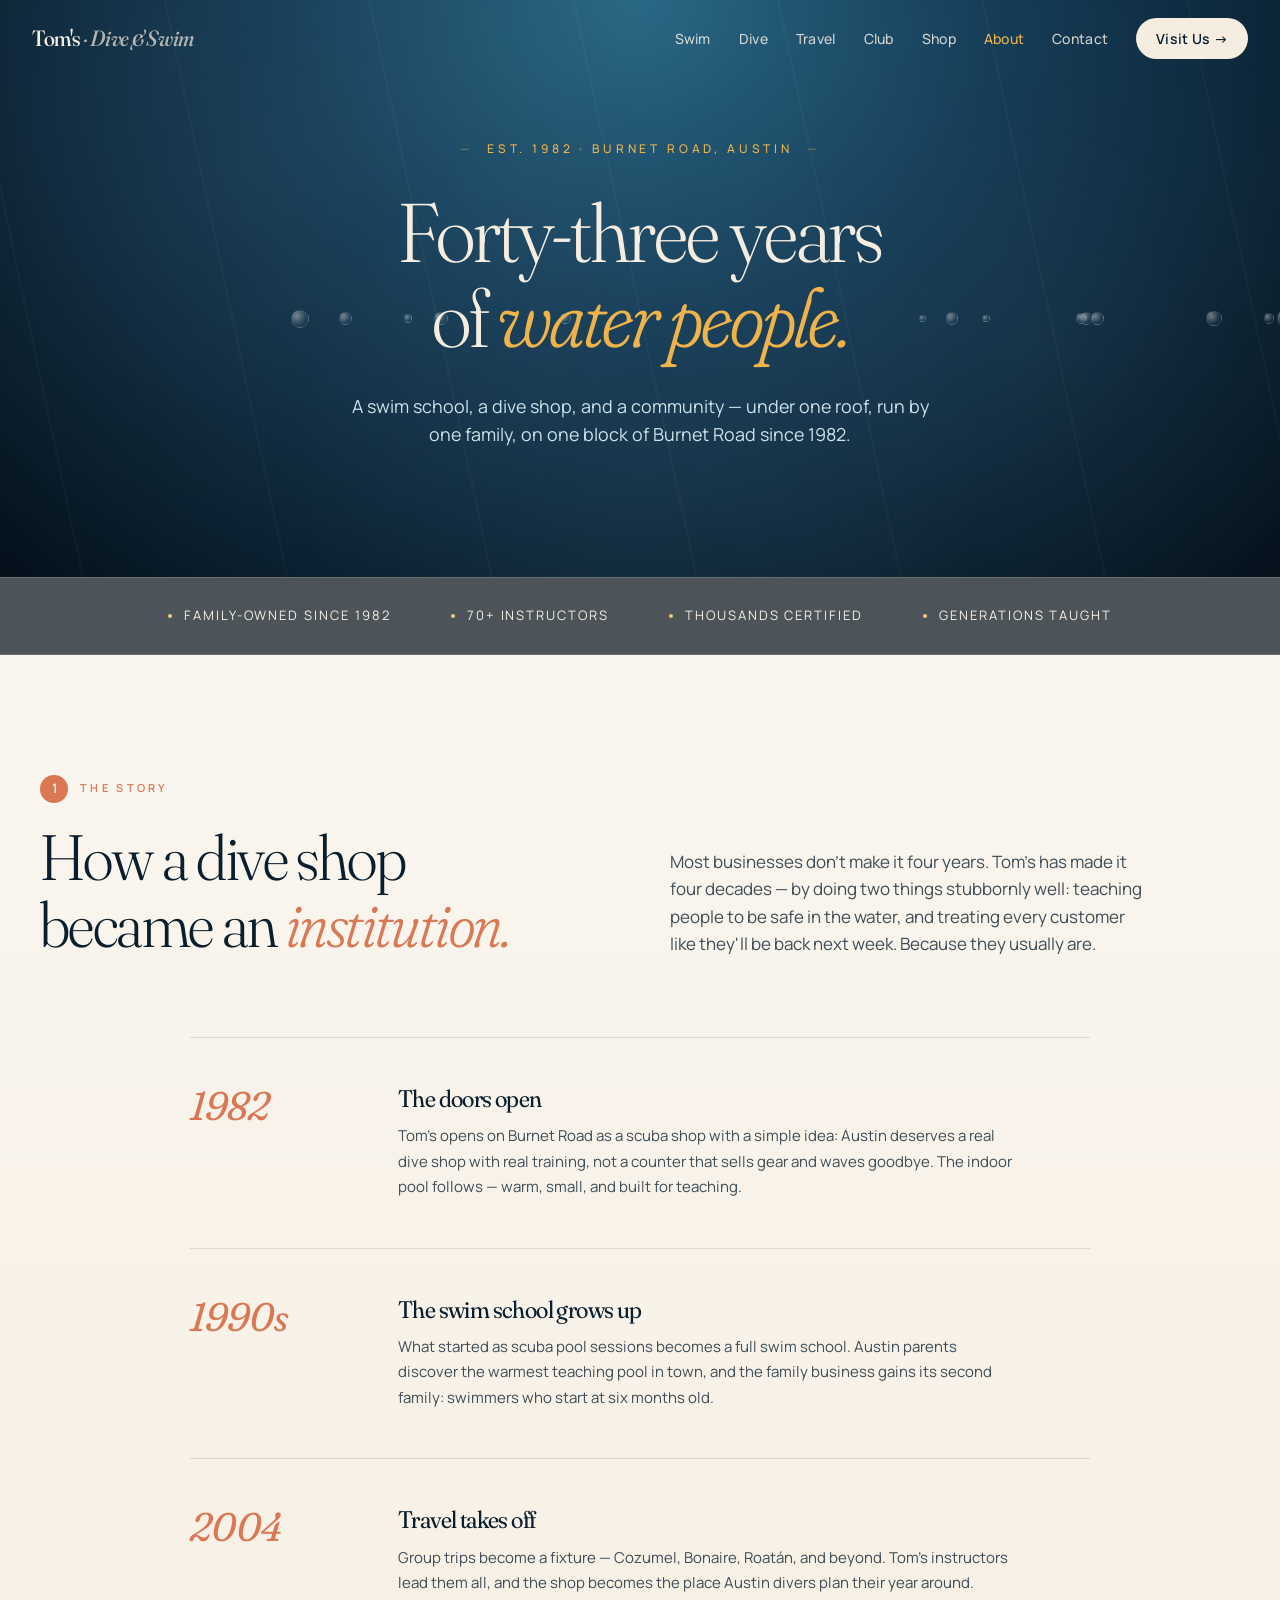
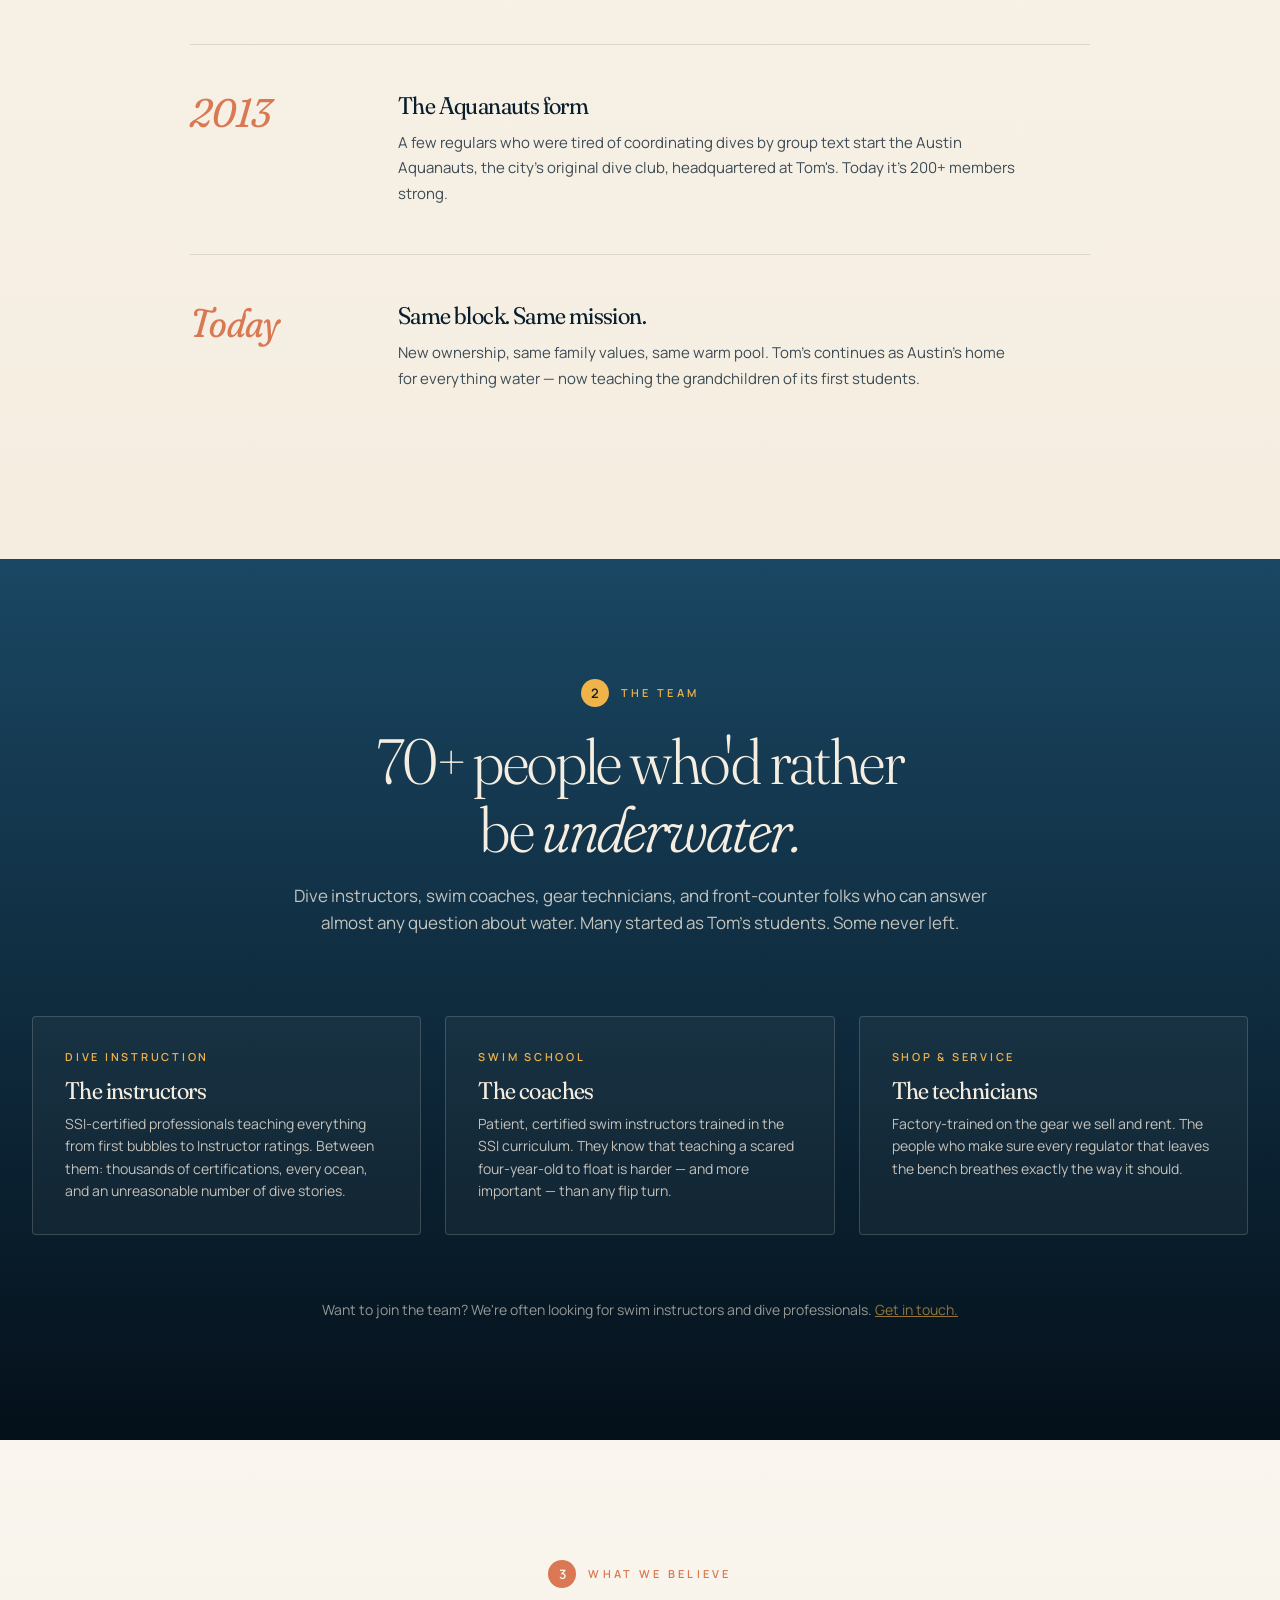
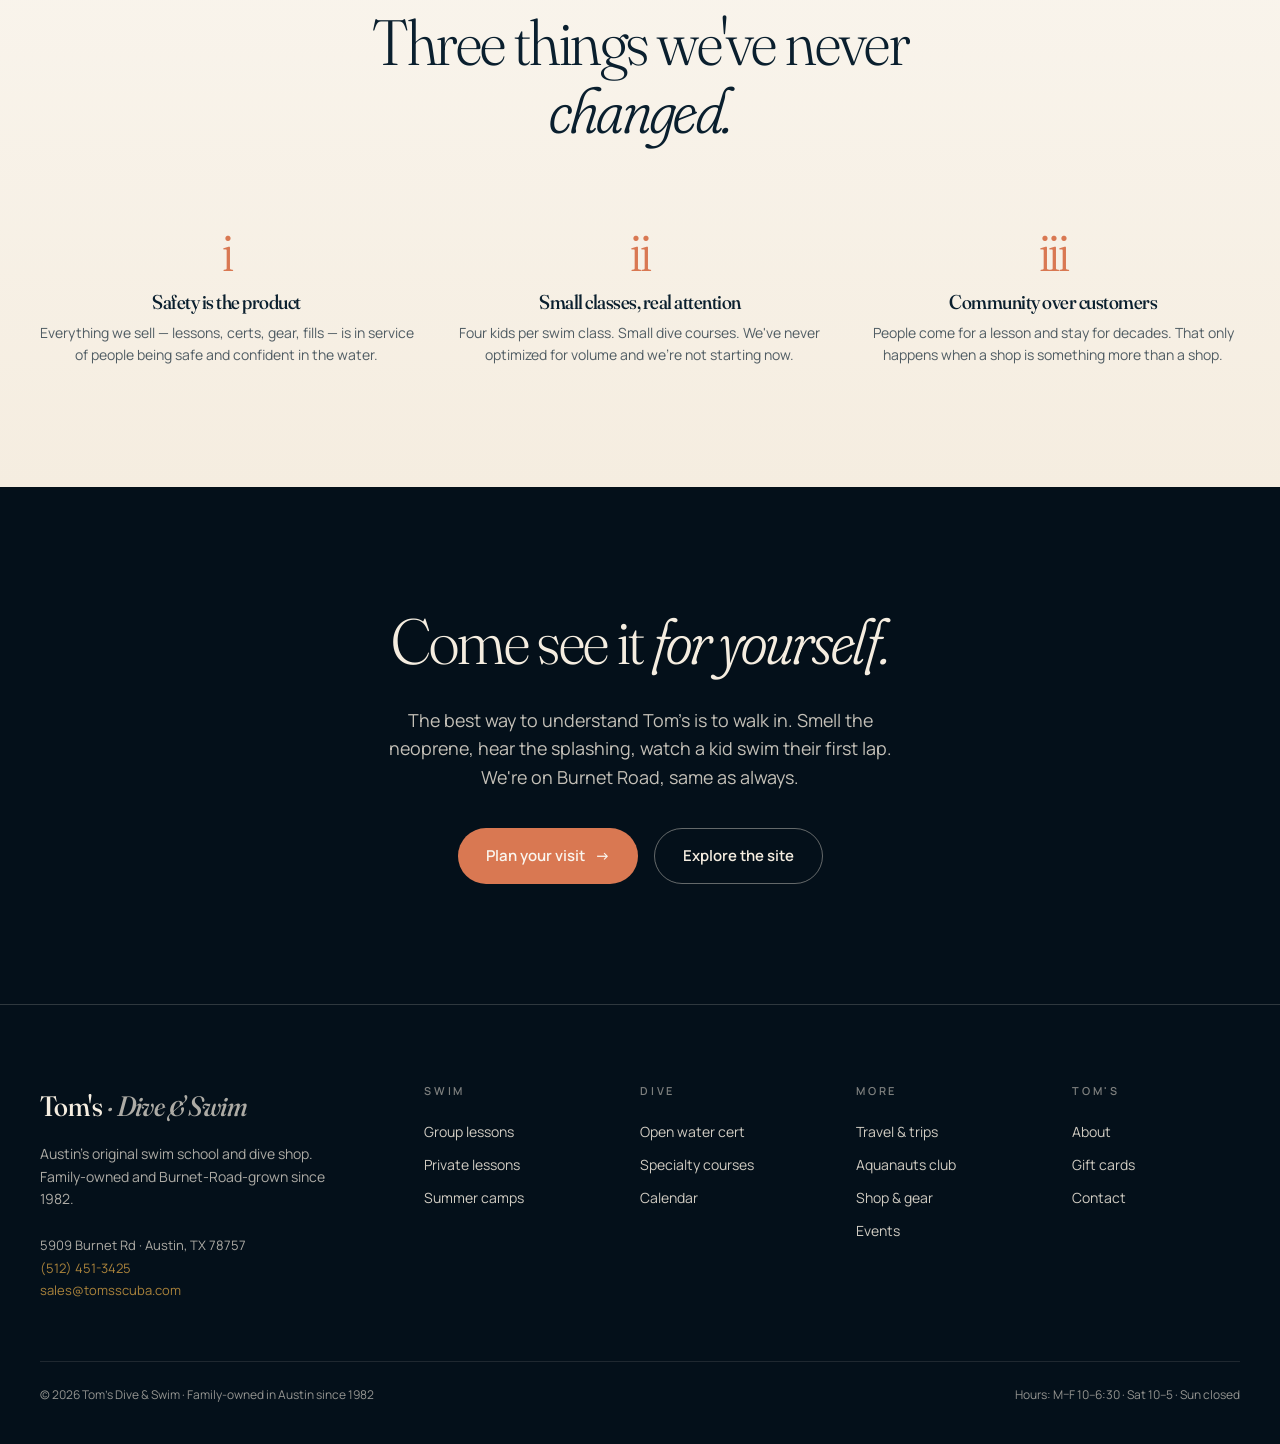
==== commit ee590b99: "Brand assets & tracking: favicon set + apple-touch-icon + og-image from fish logo, GTM container GTM" ====
--- a/about.html
+++ b/about.html
@@ -12,8 +12,16 @@
 <meta property="og:description" content="Family-owned in Austin since 1982. The story of Tom's Dive & Swim — four decades of swim lessons, scuba certification, and a community built around water.">
 <meta property="og:url" content="https://tomsscuba.com/about.html">
 <meta property="og:locale" content="en_US">
-<meta name="twitter:card" content="summary">
+<meta name="twitter:card" content="summary_large_image">
 <meta name="theme-color" content="#04101a">
+<link rel="icon" href="favicon.ico" sizes="48x48">
+<link rel="icon" type="image/png" sizes="32x32" href="assets/img/favicon-32x32.png">
+<link rel="apple-touch-icon" href="assets/img/apple-touch-icon.png">
+<meta property="og:image" content="https://tomsscuba.com/assets/img/og-image.png">
+<meta property="og:image:width" content="1200">
+<meta property="og:image:height" content="630">
+<meta property="og:image:alt" content="Tom's Dive & Swim — Austin's water people since 1982">
+<meta name="twitter:image" content="https://tomsscuba.com/assets/img/og-image.png">
 <link rel="preconnect" href="https://fonts.googleapis.com">
 <link rel="preconnect" href="https://fonts.gstatic.com" crossorigin>
 <link href="https://fonts.googleapis.com/css2?family=Fraunces:opsz,wght,SOFT@9..144,300..900,0..100&family=Manrope:wght@300;400;500;600;700&display=swap" rel="stylesheet">
@@ -71,8 +79,19 @@
  ]
 }
 </script>
+<!-- Google Tag Manager -->
+<script>(function(w,d,s,l,i){w[l]=w[l]||[];w[l].push({'gtm.start':
+new Date().getTime(),event:'gtm.js'});var f=d.getElementsByTagName(s)[0],
+j=d.createElement(s),dl=l!='dataLayer'?'&l='+l:'';j.async=true;j.src=
+'https://www.googletagmanager.com/gtm.js?id='+i+dl;f.parentNode.insertBefore(j,f);
+})(window,document,'script','dataLayer','GTM-N28V49VS');</script>
+<!-- End Google Tag Manager -->
 </head>
 <body>
+<!-- Google Tag Manager (noscript) -->
+<noscript><iframe src="https://www.googletagmanager.com/ns.html?id=GTM-N28V49VS"
+height="0" width="0" style="display:none;visibility:hidden"></iframe></noscript>
+<!-- End Google Tag Manager (noscript) -->
 
 <!-- NAV -->
 <nav class="site-nav" id="nav">
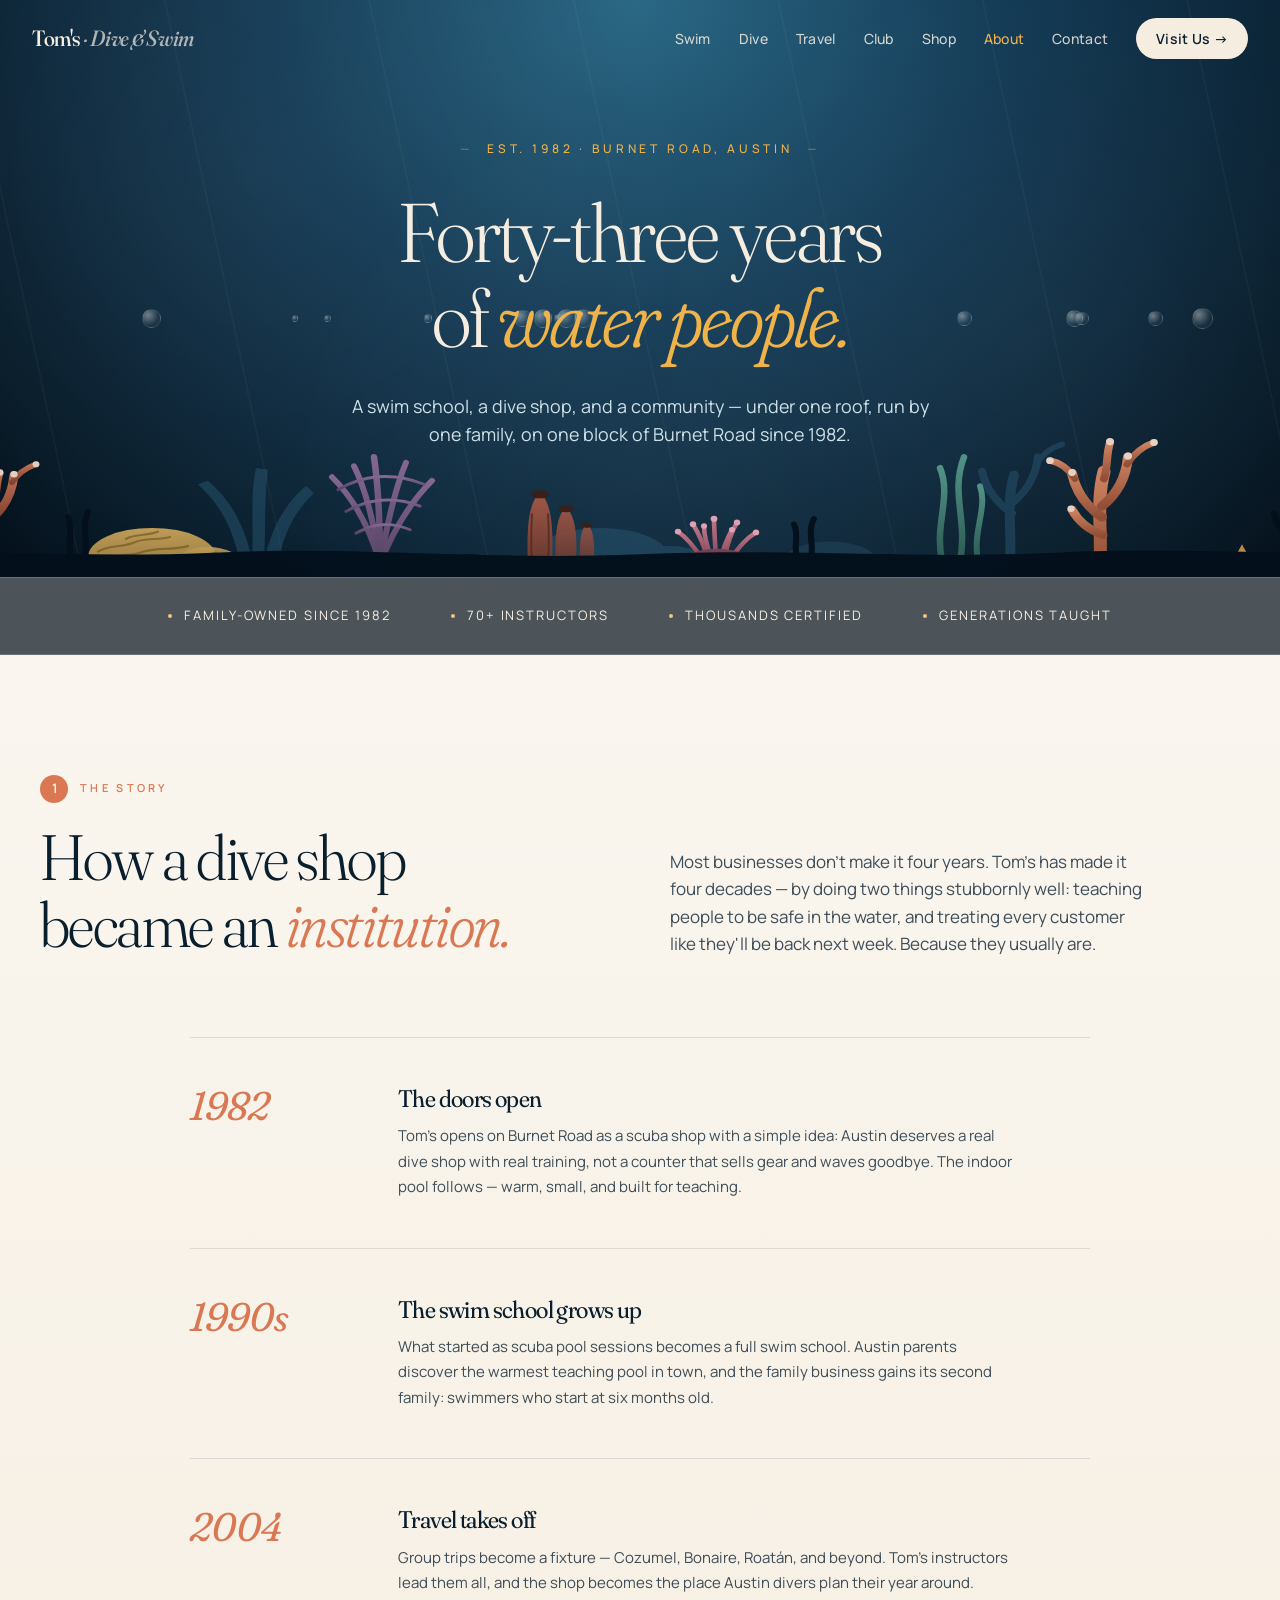
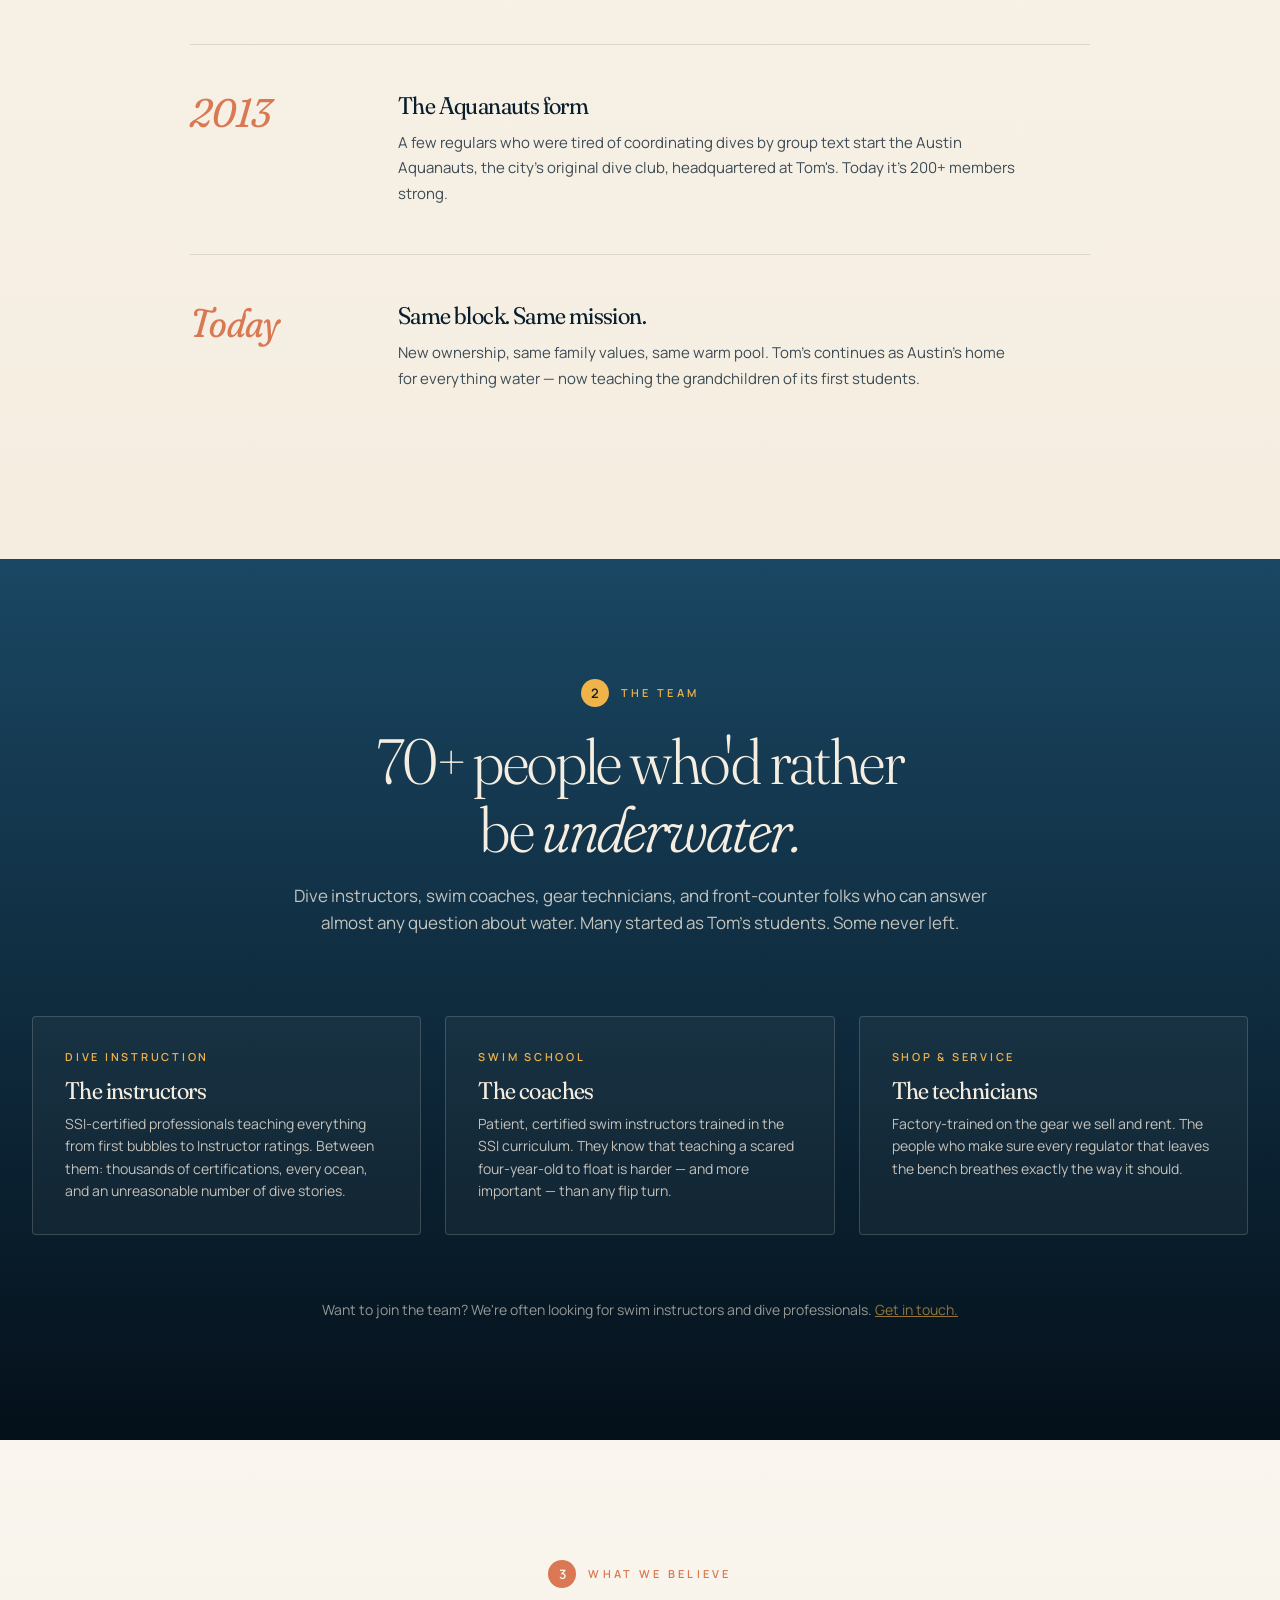
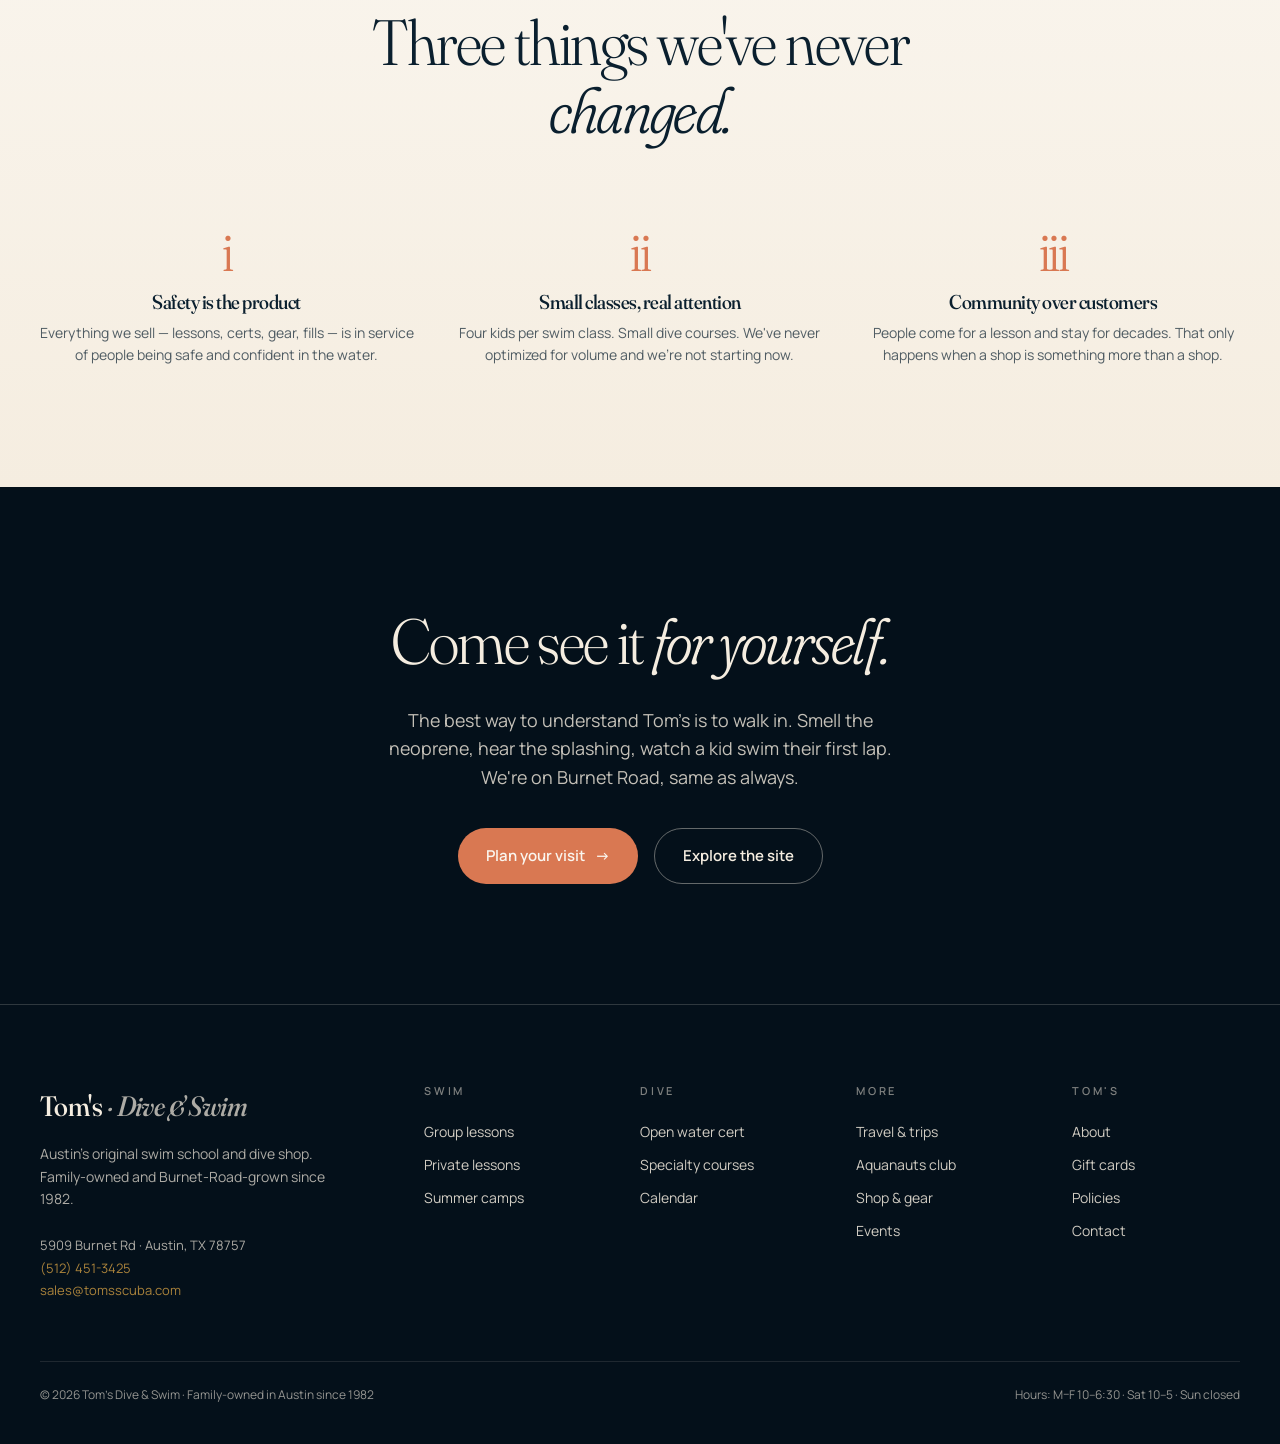
==== commit 85ea474b: "Policies page: sample policies for privacy, returns, class refunds, swim billing (from published aus" ====
--- a/about.html
+++ b/about.html
@@ -286,6 +286,7 @@
       <h4>Tom's</h4>
       <a href="about.html">About</a>
       <a href="gift-cards.html">Gift cards</a>
+      <a href="policies.html">Policies</a>
       <a href="contact.html">Contact</a>
     </div>
   </div>
--- a/assets/css/styles.css
+++ b/assets/css/styles.css
@@ -194,8 +194,8 @@
 }
 .hero-pool {
   background:
-    radial-gradient(ellipse at 50% 0%, rgba(240,220,180,0.3) 0%, transparent 50%),
-    linear-gradient(180deg, #f7d99a 0%, #e8a87c 40%, #5a9ba8 100%);
+    radial-gradient(ellipse at 50% 0%, rgba(255,255,255,0.4) 0%, transparent 55%),
+    linear-gradient(180deg, #9fd8e8 0%, #56b0ce 45%, #2a85a6 100%);
   color: var(--ink);
 }
 .hero-pool .hero-eyebrow, .hero-pool h1 em { color: var(--coral-d); }
@@ -415,8 +415,8 @@
 
 .path-1 .path-bg {
   background:
-    radial-gradient(ellipse at 50% 100%, rgba(240, 179, 74, 0.4) 0%, transparent 60%),
-    linear-gradient(180deg, #f7d99a 0%, #e8a87c 50%, #c47b5a 100%);
+    linear-gradient(180deg, rgba(247,217,154,0.25) 0%, rgba(110,55,28,0.74) 100%),
+    url('https://s3-us-west-2.amazonaws.com/imgds360live/storefront/3546055/swim.jpg') center / cover;
 }
 .path-1 .path-bg::before {
   content: ''; position: absolute; inset: 0;
@@ -426,8 +426,8 @@
 }
 .path-2 .path-bg {
   background:
-    radial-gradient(ellipse at 50% 0%, rgba(240,220,180,0.3) 0%, transparent 50%),
-    linear-gradient(180deg, #5a9ba8 0%, #1f6383 40%, #143b56 100%);
+    linear-gradient(180deg, rgba(90,155,168,0.30) 0%, rgba(10,31,46,0.82) 100%),
+    url('https://s3-us-west-2.amazonaws.com/imgds360live/storefront/3546055/learn.jpg') center / cover;
 }
 .path-2 .path-bg::before {
   content: ''; position: absolute; inset: 0;
@@ -435,8 +435,8 @@
 }
 .path-3 .path-bg {
   background:
-    radial-gradient(ellipse at 50% 100%, rgba(217, 120, 82, 0.3) 0%, transparent 50%),
-    linear-gradient(180deg, #1f6383 0%, #0a1f2e 60%, #04101a 100%);
+    linear-gradient(180deg, rgba(31,99,131,0.30) 0%, rgba(4,16,26,0.86) 100%),
+    url('https://s3-us-west-2.amazonaws.com/imgds360live/storefront/3546055/travel.jpg') center / cover;
 }
 .path-3 .path-bg::before {
   content: ''; position: absolute; inset: 0;
@@ -452,7 +452,7 @@
   color: var(--paper);
   z-index: 2;
 }
-.path-1 .path-content { color: var(--ink); }
+.path-1 .path-content { color: var(--paper); }
 .path-tag {
   font-size: 11px; letter-spacing: 0.25em; text-transform: uppercase;
   font-weight: 600;
@@ -698,3 +698,87 @@
 .mb-1 { margin-bottom: 8px; } .mb-2 { margin-bottom: 16px; } .mb-3 { margin-bottom: 24px; }
 .mb-4 { margin-bottom: 32px; } .mb-5 { margin-bottom: 48px; } .mb-6 { margin-bottom: 64px; }
 .hidden { display: none; }
+
+/* ============ UNDERWATER SCENERY ============ */
+.reef-floor {
+  position: absolute; left: 0; right: 0; bottom: 0;
+  height: 200px;
+  background: url('../img/reef.svg') repeat-x bottom center / 1600px 200px;
+  pointer-events: none;
+  z-index: 1;
+  opacity: 0.95;
+}
+.hero-pool .reef-floor { opacity: 0.13; }
+.hero-coral .reef-floor { opacity: 0.55; }
+.final-cta .reef-floor { height: 150px; background-size: 1200px 150px; opacity: 0.8; }
+@media (max-width: 768px) {
+  .reef-floor { height: 130px; background-size: 1040px 130px; }
+}
+
+.swim-fish {
+  position: absolute;
+  left: -90px;
+  pointer-events: none;
+  z-index: 1;
+}
+.swim-fish.rtl { left: auto; right: -90px; }
+.swim-fish svg { display: block; animation: fishBob ease-in-out infinite; }
+.swim-fish svg + svg { margin-top: 6px; margin-left: 14px; }
+@keyframes swimRight {
+  from { transform: translateX(0); }
+  to   { transform: translateX(115vw); }
+}
+@keyframes swimLeft {
+  from { transform: translateX(0); }
+  to   { transform: translateX(-115vw); }
+}
+@keyframes fishBob {
+  0%, 100% { transform: translateY(0); }
+  50% { transform: translateY(-7px); }
+}
+@media (prefers-reduced-motion: reduce) {
+  .bubble, .swim-fish { display: none; }
+}
+
+/* ============ POOL SCENERY (swim pages) ============ */
+.pool-floor {
+  position: absolute; left: 0; right: 0; bottom: 0;
+  height: 150px;
+  background: url('../img/pool-floor.svg') repeat-x bottom center / 800px 150px;
+  pointer-events: none;
+  z-index: 1;
+}
+@media (max-width: 768px) {
+  .pool-floor { height: 100px; background-size: 560px 100px; }
+}
+.swimmer-kid {
+  position: absolute;
+  left: -110px;
+  pointer-events: none;
+  z-index: 1;
+}
+.swimmer-kid.rtl { left: auto; right: -110px; }
+.swimmer-kid svg { display: block; animation: fishBob ease-in-out infinite; }
+
+/* ============ PHOTOS ============ */
+.course-card .card-photo {
+  width: calc(100% + 64px); max-width: none;
+  margin: -32px -32px 22px;
+  aspect-ratio: 16/9; object-fit: cover;
+  border-radius: 4px 4px 0 0; display: block;
+}
+.trip-photo {
+  position: absolute; inset: 0; width: 100%; height: 100%;
+  object-fit: cover;
+}
+.photo-figure {
+  max-width: 920px; margin: 56px auto 0;
+}
+.photo-figure img {
+  width: 100%; display: block; border-radius: 4px;
+  box-shadow: 0 24px 70px rgba(10,31,46,0.18);
+}
+.photo-figure figcaption {
+  font-size: 13px; opacity: 0.6; padding-top: 14px; text-align: center;
+  letter-spacing: 0.05em;
+}
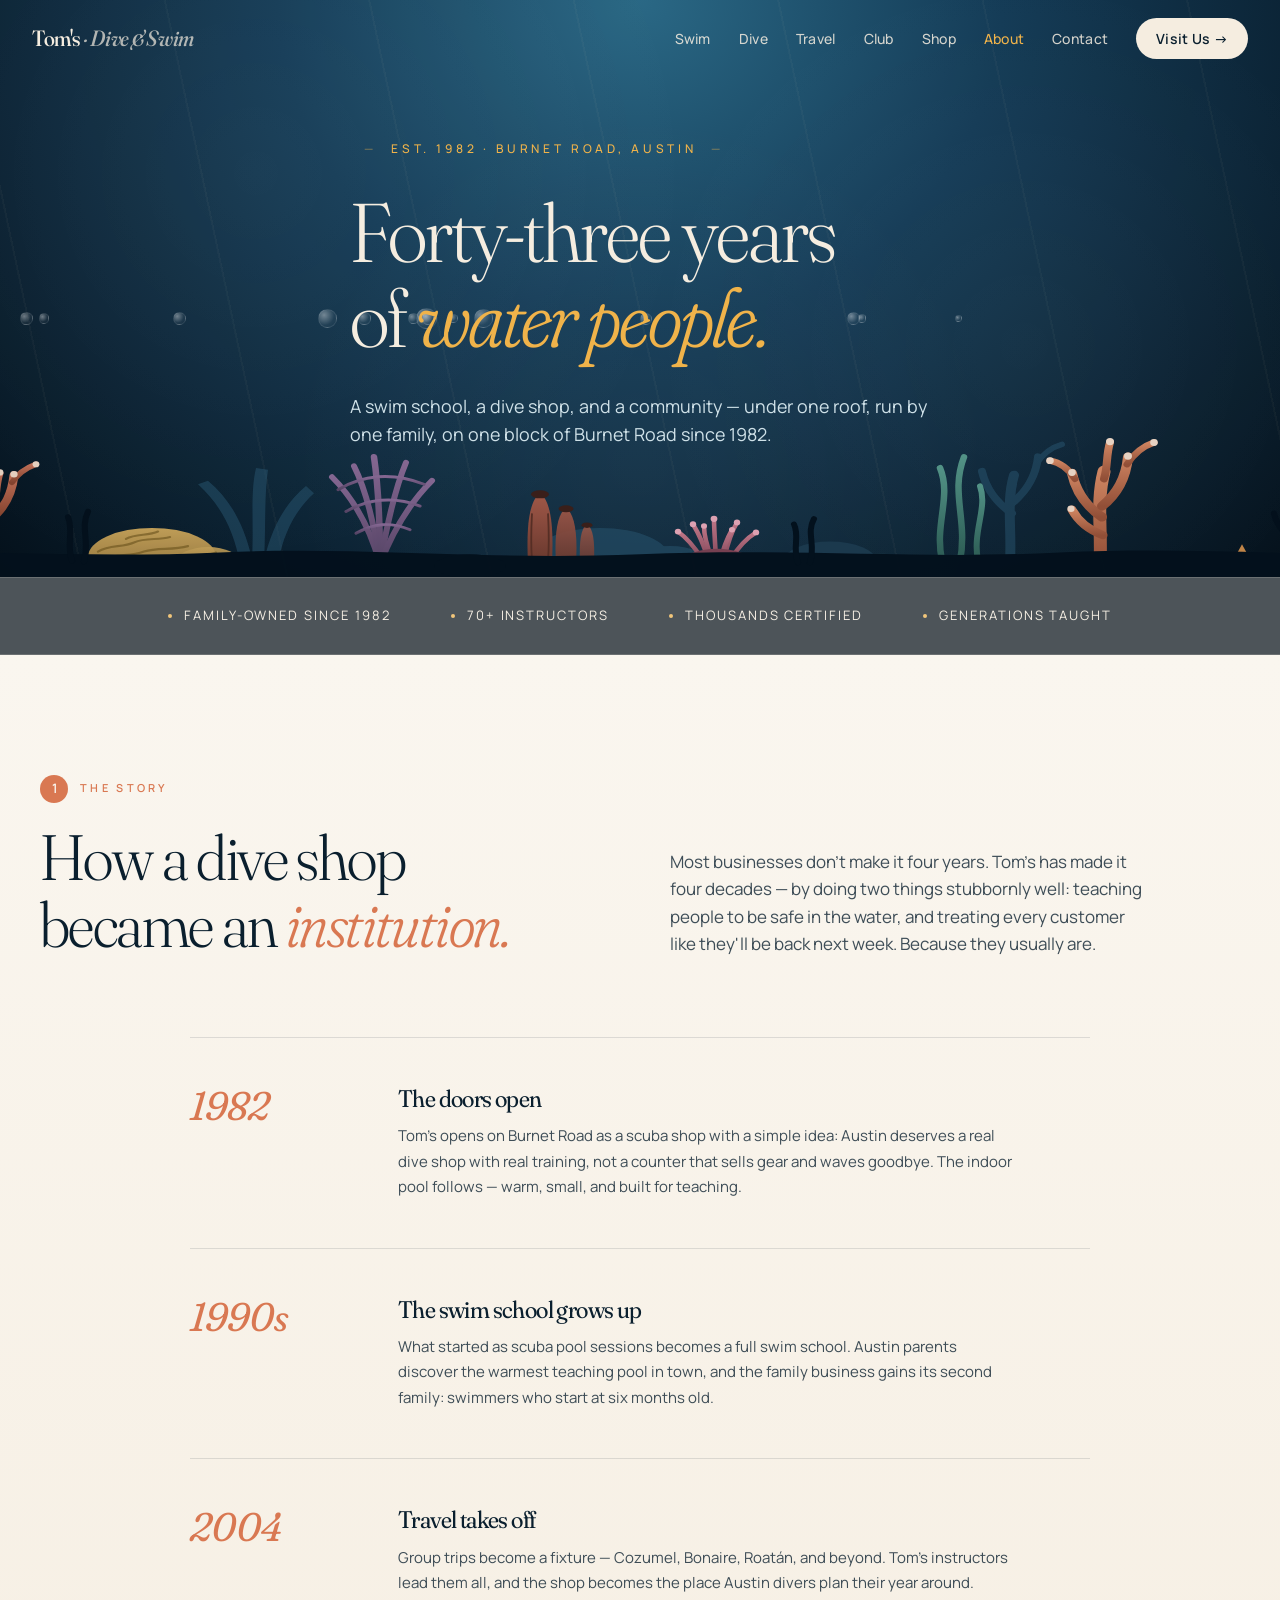
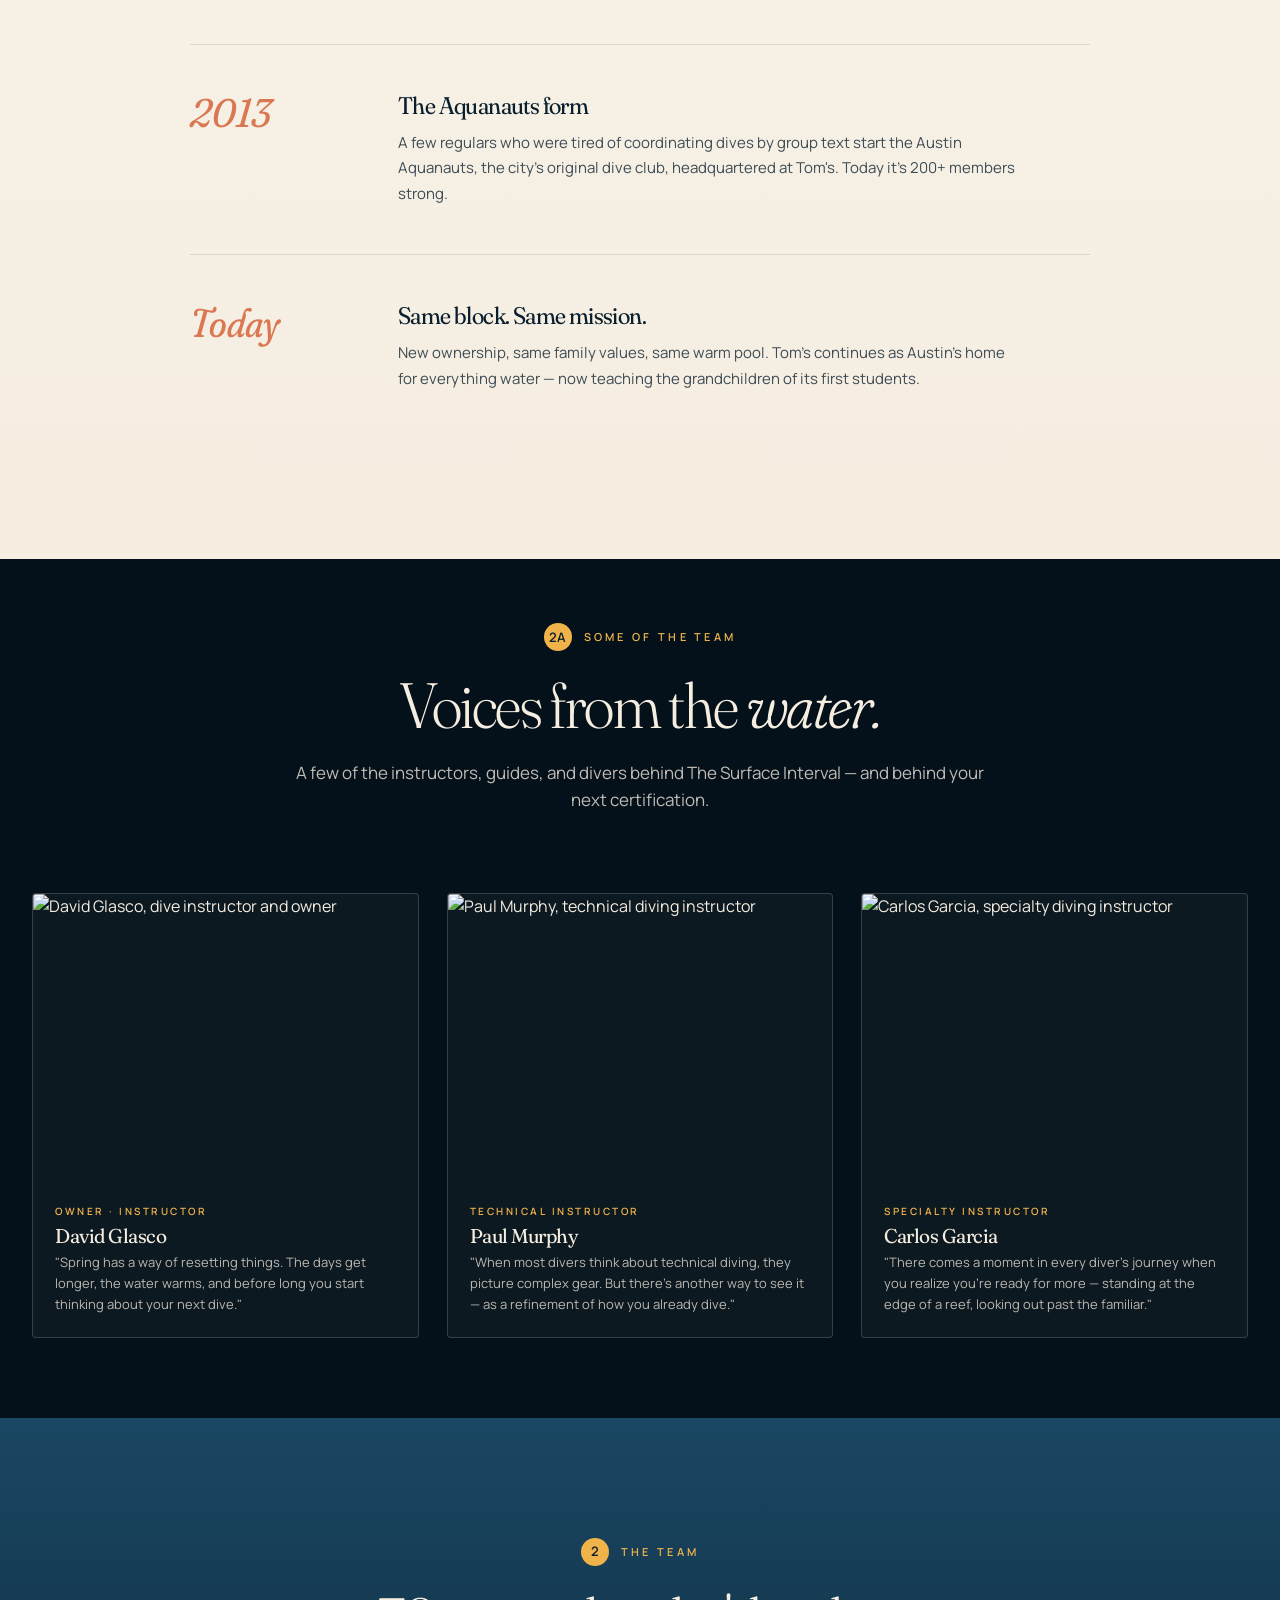
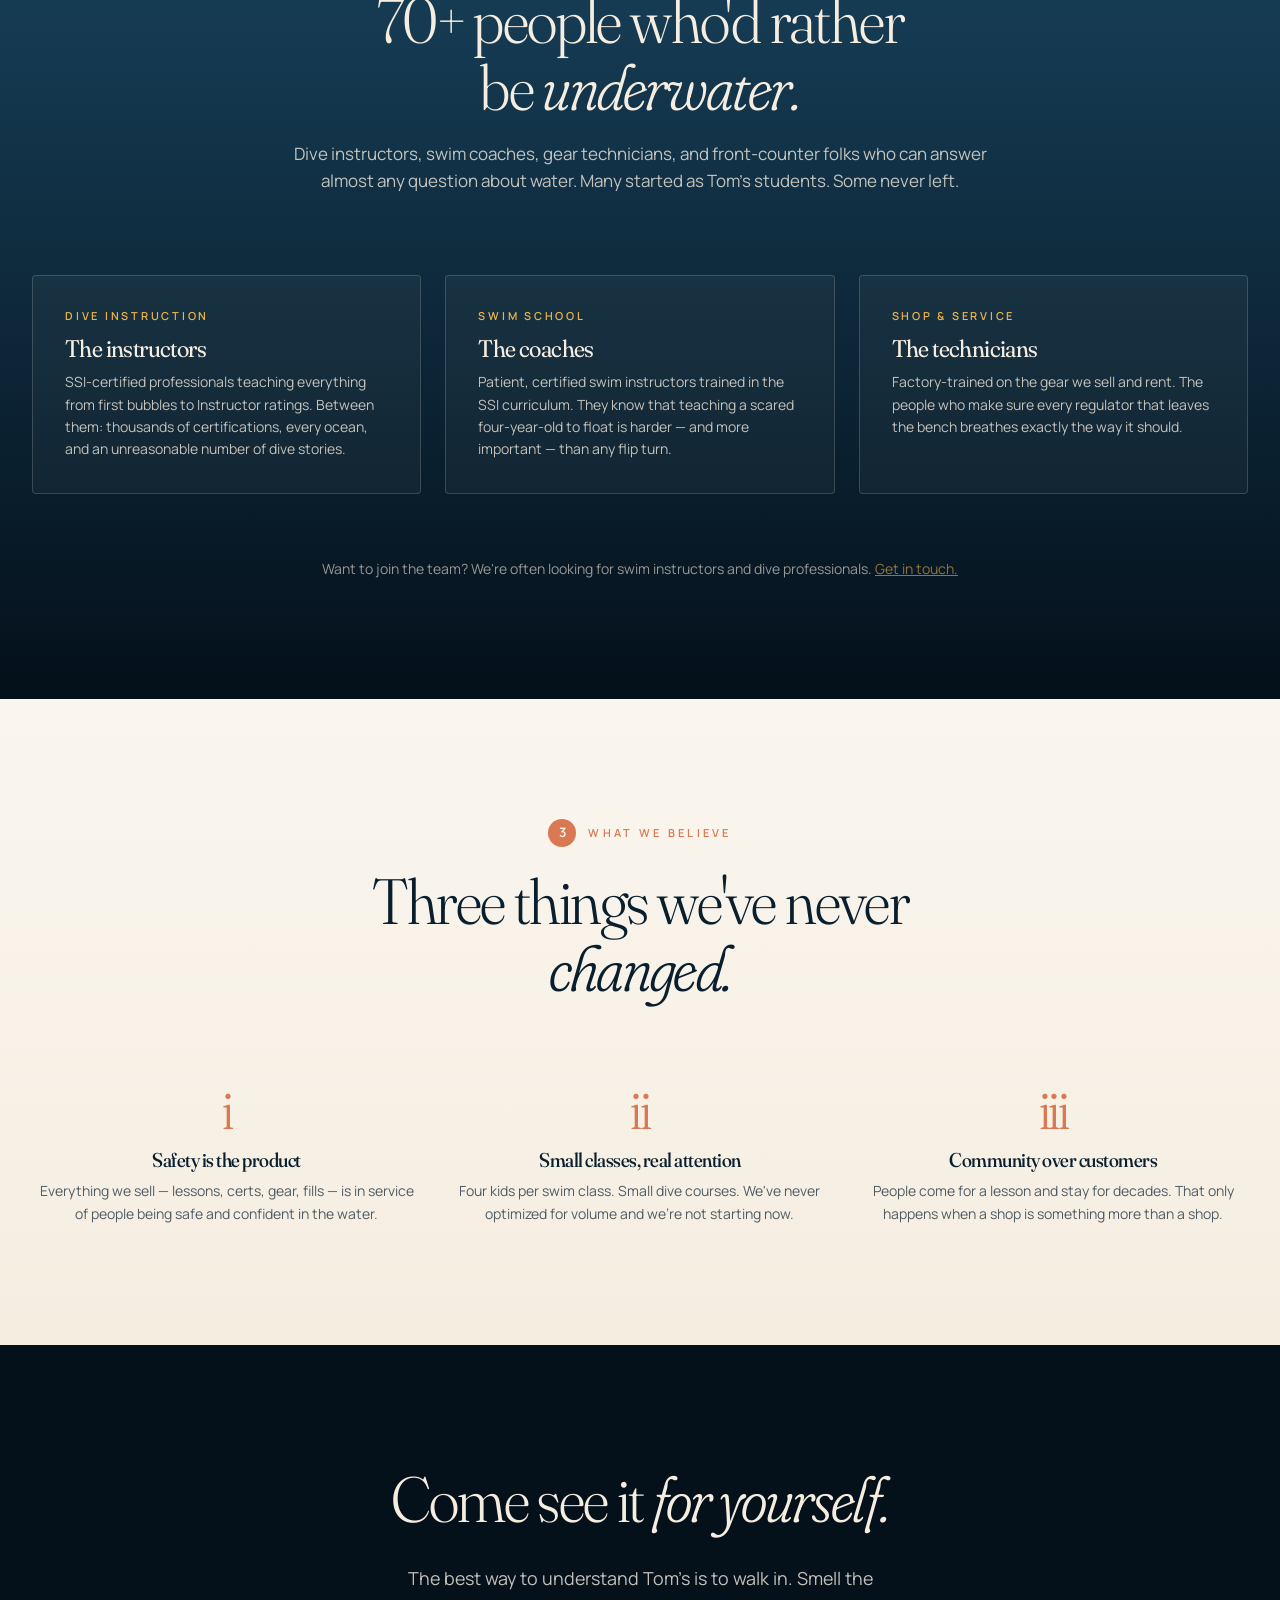
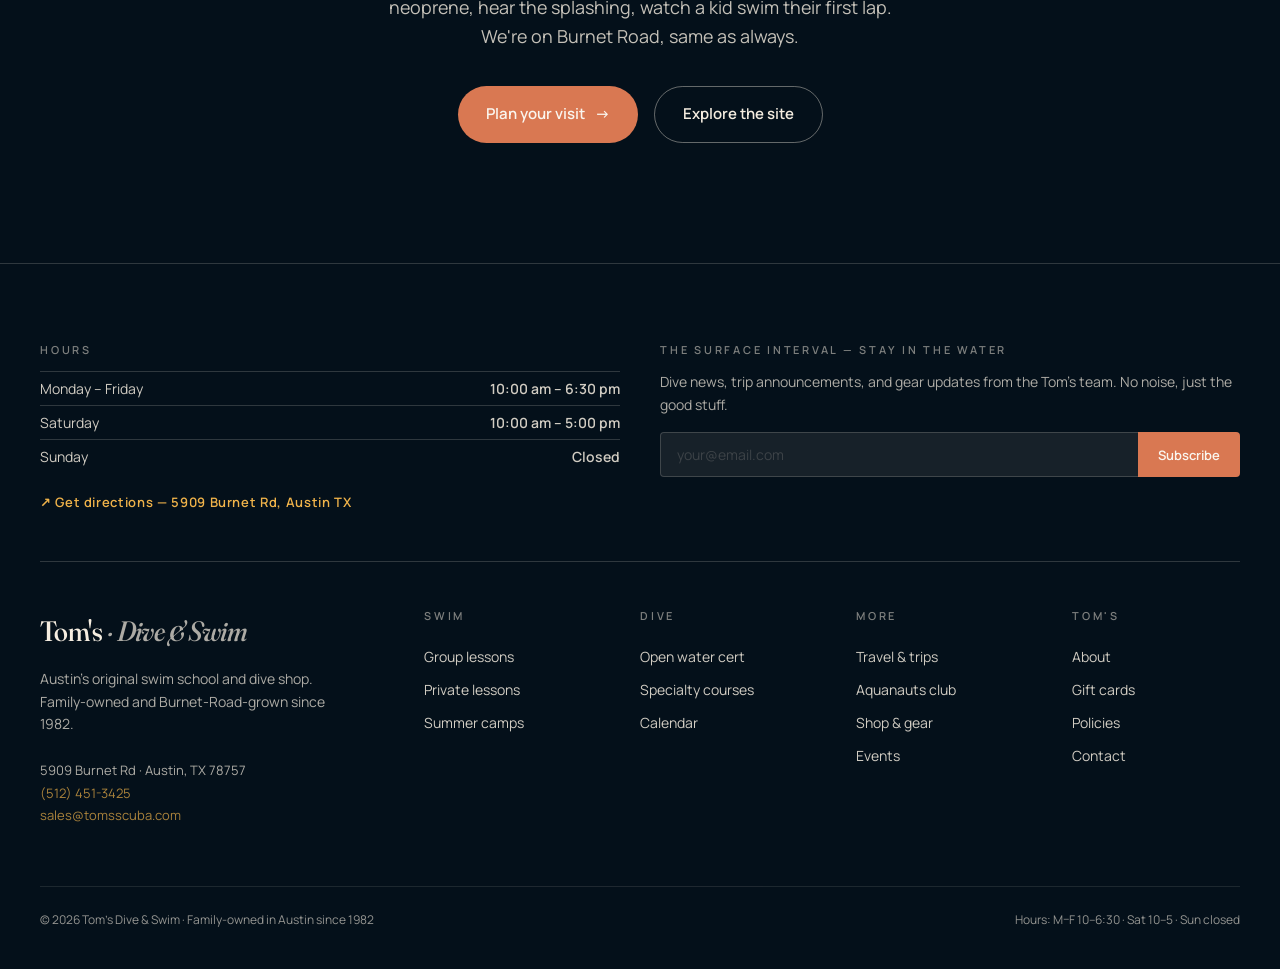
==== commit 3068fcae: "World-class design pass: scroll reveal animations, hero photo overlays (wreck diver/pool lesson/trav" ====
--- a/about.html
+++ b/about.html
@@ -113,7 +113,8 @@
 
 <!-- HERO -->
 <section class="hero hero-deep short with-bubbles">
-  <div class="hero-content">
+  <img class="hero-photo-bg" src="https://s3-us-west-2.amazonaws.com/imgds360live/storefront/3546055/20190820_145903331-scaled.jpg" alt="Open Water students in the pool at Tom's Dive &amp; Swim, Austin" loading="eager">
+  <div class="hero-content left">
     <div class="hero-eyebrow dash">Est. 1982 · Burnet Road, Austin</div>
     <h1 class="hero-title">Forty-three years<br>of <em>water people.</em></h1>
     <p class="hero-sub">A swim school, a dive shop, and a community — under one roof, run by one family, on one block of Burnet Road since 1982.</p>
@@ -172,6 +173,50 @@
       <div>
         <h3>Same block. Same mission.</h3>
         <p>New ownership, same family values, same warm pool. Tom's continues as Austin's home for everything water — now teaching the grandchildren of its first students.</p>
+      </div>
+    </div>
+  </div>
+</section>
+
+
+<!-- INSTRUCTOR SNIPPETS from real blog authors -->
+<section class="section deep" style="padding-top: 64px; padding-bottom: 80px;">
+  <div class="container">
+    <div class="section-head-center reveal">
+      <div class="eyebrow sun"><span class="num"><span>2a</span></span> Some of the team</div>
+      <h2 class="h2">Voices from the <em>water.</em></h2>
+      <p>A few of the instructors, guides, and divers behind The Surface Interval — and behind your next certification.</p>
+    </div>
+    <div class="instructor-grid">
+      <div class="instructor-card reveal reveal-delay-1">
+        <div class="instructor-card-photo">
+          <img src="https://imgds360live.s3.amazonaws.com/storefront/3546055/7628515988_1778965539_3546055.jpg" alt="David Glasco, dive instructor and owner" loading="lazy">
+        </div>
+        <div class="instructor-card-body">
+          <div class="role">Owner · Instructor</div>
+          <h3>David Glasco</h3>
+          <p>"Spring has a way of resetting things. The days get longer, the water warms, and before long you start thinking about your next dive."</p>
+        </div>
+      </div>
+      <div class="instructor-card reveal reveal-delay-2">
+        <div class="instructor-card-photo">
+          <img src="https://imgds360live.s3.amazonaws.com/storefront/3546055/3831018326_1778965678_3546055.jpg" alt="Paul Murphy, technical diving instructor" loading="lazy">
+        </div>
+        <div class="instructor-card-body">
+          <div class="role">Technical Instructor</div>
+          <h3>Paul Murphy</h3>
+          <p>"When most divers think about technical diving, they picture complex gear. But there's another way to see it — as a refinement of how you already dive."</p>
+        </div>
+      </div>
+      <div class="instructor-card reveal reveal-delay-3">
+        <div class="instructor-card-photo">
+          <img src="https://imgds360live.s3.amazonaws.com/storefront/3546055/8624699846_1778965649_3546055.png" alt="Carlos Garcia, specialty diving instructor" loading="lazy">
+        </div>
+        <div class="instructor-card-body">
+          <div class="role">Specialty Instructor</div>
+          <h3>Carlos Garcia</h3>
+          <p>"There comes a moment in every diver's journey when you realize you're ready for more — standing at the edge of a reef, looking out past the familiar."</p>
+        </div>
       </div>
     </div>
   </div>
@@ -253,6 +298,28 @@
 
 <!-- FOOTER -->
 <footer>
+  <!-- Enhanced footer: hours, directions, newsletter -->
+  <div class="footer-hours-map">
+    <div class="footer-hours">
+      <h4>Hours</h4>
+      <table>
+        <tr><td>Monday – Friday</td><td>10:00 am – 6:30 pm</td></tr>
+        <tr><td>Saturday</td><td>10:00 am – 5:00 pm</td></tr>
+        <tr><td>Sunday</td><td>Closed</td></tr>
+      </table>
+      <div class="footer-directions">
+        <a href="https://maps.google.com/?q=5909+Burnet+Rd+Austin+TX+78757" target="_blank" rel="noopener">Get directions — 5909 Burnet Rd, Austin TX</a>
+      </div>
+    </div>
+    <div class="footer-newsletter">
+      <h4>The Surface Interval — stay in the water</h4>
+      <p>Dive news, trip announcements, and gear updates from the Tom's team. No noise, just the good stuff.</p>
+      <form class="footer-newsletter-form" action="contact.html" method="get" onsubmit="return false;">
+        <input type="email" name="email" placeholder="your@email.com" autocomplete="email">
+        <button type="submit">Subscribe</button>
+      </form>
+    </div>
+  </div>
   <div class="footer-inner">
     <div class="footer-brand">
       <a href="index.html" class="logo">Tom's <span>· Dive & Swim</span></a>
--- a/assets/css/styles.css
+++ b/assets/css/styles.css
@@ -782,3 +782,211 @@
   font-size: 13px; opacity: 0.6; padding-top: 14px; text-align: center;
   letter-spacing: 0.05em;
 }
+
+/* ============ SCROLL REVEAL ============ */
+.reveal {
+  opacity: 0; transform: translateY(28px);
+  transition: opacity 0.7s ease, transform 0.7s ease;
+}
+.reveal.visible { opacity: 1; transform: none; }
+.reveal-delay-1 { transition-delay: 0.1s; }
+.reveal-delay-2 { transition-delay: 0.2s; }
+.reveal-delay-3 { transition-delay: 0.3s; }
+.reveal-delay-4 { transition-delay: 0.4s; }
+@media (prefers-reduced-motion: reduce) {
+  .reveal { opacity: 1; transform: none; transition: none; }
+}
+
+/* ============ PHOTO BREAK ============ */
+.photo-break {
+  position: relative; min-height: 480px;
+  display: flex; align-items: center;
+  overflow: hidden; color: var(--sand);
+  padding: 100px 32px;
+}
+.photo-break-img {
+  position: absolute; inset: 0; width: 100%; height: 100%;
+  object-fit: cover; z-index: 0;
+}
+.photo-break-overlay {
+  position: absolute; inset: 0; z-index: 1;
+  background: linear-gradient(135deg, rgba(4,16,26,0.82) 0%, rgba(4,16,26,0.45) 100%);
+}
+.photo-break-content {
+  position: relative; z-index: 2; max-width: 760px;
+}
+.photo-break-content blockquote {
+  font-family: 'Fraunces', serif; font-weight: 300;
+  font-style: italic; font-size: clamp(26px, 3.5vw, 44px);
+  font-variation-settings: "opsz" 144, "SOFT" 100;
+  line-height: 1.25; letter-spacing: -0.015em;
+  margin-bottom: 32px;
+}
+.photo-break-content blockquote em { color: var(--sun); font-style: normal; }
+.photo-break-content cite {
+  font-style: normal; font-size: 14px;
+  letter-spacing: 0.12em; text-transform: uppercase;
+  opacity: 0.7;
+}
+
+/* ============ ASYMMETRIC SPLIT ============ */
+.split-section {
+  display: grid; grid-template-columns: 1.15fr 0.85fr; gap: 0;
+  min-height: 560px; overflow: hidden;
+}
+.split-section.reverse { grid-template-columns: 0.85fr 1.15fr; }
+@media (max-width: 860px) {
+  .split-section, .split-section.reverse { grid-template-columns: 1fr; }
+}
+.split-photo {
+  position: relative; overflow: hidden;
+  min-height: 380px;
+}
+.split-photo img {
+  position: absolute; inset: 0; width: 100%; height: 100%;
+  object-fit: cover;
+  transition: transform 0.8s cubic-bezier(0.16,1,0.3,1);
+}
+.split-section:hover .split-photo img { transform: scale(1.04); }
+.split-body {
+  display: flex; flex-direction: column; justify-content: center;
+  padding: 72px 56px;
+  background: var(--abyss); color: var(--sand);
+}
+.split-body.warm { background: var(--sand); color: var(--ink); }
+@media (max-width: 860px) { .split-body { padding: 48px 32px; } }
+.split-body h2 em { color: var(--sun); }
+.split-body.warm h2 em { color: var(--coral); }
+.split-body p { font-size: 16px; opacity: 0.82; line-height: 1.7; margin: 20px 0 32px; max-width: 460px; }
+
+/* ============ BLOG / ARTICLE CARDS ============ */
+.article-grid { display: grid; grid-template-columns: repeat(3, 1fr); gap: 28px; }
+@media (max-width: 968px) { .article-grid { grid-template-columns: 1fr; gap: 20px; } }
+.article-card { text-decoration: none; color: inherit; display: block; }
+.article-card-img {
+  aspect-ratio: 16/9; overflow: hidden; border-radius: 4px; margin-bottom: 18px;
+}
+.article-card-img img {
+  width: 100%; height: 100%; object-fit: cover;
+  transition: transform 0.5s cubic-bezier(0.16,1,0.3,1);
+  display: block;
+}
+.article-card:hover .article-card-img img { transform: scale(1.06); }
+.article-card .article-meta {
+  font-size: 11px; letter-spacing: 0.2em; text-transform: uppercase;
+  opacity: 0.5; margin-bottom: 8px;
+}
+.article-card h3 {
+  font-family: 'Fraunces', serif; font-weight: 400;
+  font-variation-settings: "opsz" 80, "SOFT" 50;
+  font-size: 20px; margin-bottom: 10px; line-height: 1.2;
+}
+.article-card p { font-size: 14px; opacity: 0.75; line-height: 1.6; }
+
+/* ============ HERO PHOTO LAYER ============ */
+.hero-photo-bg {
+  position: absolute; inset: 0; z-index: -1;
+  width: 100%; height: 100%; object-fit: cover;
+  opacity: 0;
+  transition: opacity 1.2s ease;
+}
+.hero-photo-bg.loaded { opacity: 1; }
+
+/* ============ ENHANCED FOOTER ============ */
+.footer-hours-map {
+  max-width: 1200px; margin: 0 auto 48px;
+  display: grid; grid-template-columns: 1fr 1fr;
+  gap: 40px; padding-bottom: 48px;
+  border-bottom: 1px solid var(--line);
+}
+@media (max-width: 768px) { .footer-hours-map { grid-template-columns: 1fr; gap: 28px; } }
+.footer-hours h4, .footer-newsletter h4 {
+  font-family: 'Manrope', sans-serif;
+  font-size: 11px; letter-spacing: 0.25em; text-transform: uppercase;
+  opacity: 0.5; font-weight: 600; margin-bottom: 16px;
+}
+.footer-hours table { width: 100%; font-size: 14px; border-collapse: collapse; }
+.footer-hours td { padding: 6px 0; border-top: 1px solid var(--line); opacity: 0.85; }
+.footer-hours td:last-child { text-align: right; font-weight: 600; }
+.footer-newsletter p { font-size: 14px; opacity: 0.7; line-height: 1.6; margin-bottom: 16px; }
+.footer-newsletter-form {
+  display: flex; gap: 0;
+}
+.footer-newsletter-form input {
+  flex: 1; font-family: 'Manrope', sans-serif; font-size: 14px;
+  padding: 12px 16px; background: rgba(245,237,224,0.08);
+  border: 1px solid var(--line); border-right: none;
+  border-radius: 4px 0 0 4px; color: var(--sand);
+}
+.footer-newsletter-form input::placeholder { opacity: 0.4; }
+.footer-newsletter-form input:focus { outline: none; background: rgba(245,237,224,0.12); }
+.footer-newsletter-form button {
+  background: var(--coral); color: var(--paper);
+  border: none; padding: 12px 20px; border-radius: 0 4px 4px 0;
+  font-family: 'Manrope', sans-serif; font-weight: 600; font-size: 13px;
+  cursor: pointer; white-space: nowrap;
+  transition: background 0.2s;
+}
+.footer-newsletter-form button:hover { background: var(--coral-d); }
+.footer-directions {
+  margin-top: 16px;
+}
+.footer-directions a {
+  font-size: 13px; color: var(--sun); text-decoration: none;
+  letter-spacing: 0.05em; font-weight: 600;
+}
+.footer-directions a::before { content: '↗ '; }
+
+/* ============ MOBILE STICKY BAR ============ */
+.mobile-bar {
+  display: none; position: fixed; bottom: 0; left: 0; right: 0; z-index: 200;
+  background: var(--abyss); border-top: 1px solid var(--line);
+  padding: 10px 16px 10px;
+  padding-bottom: max(10px, env(safe-area-inset-bottom));
+  grid-template-columns: 1fr 1.5fr 1fr;
+  gap: 8px;
+}
+@media (max-width: 768px) { .mobile-bar { display: grid; } }
+.mobile-bar a {
+  display: flex; flex-direction: column; align-items: center;
+  gap: 4px; text-decoration: none; font-size: 11px;
+  letter-spacing: 0.08em; text-transform: uppercase;
+  font-weight: 600; border-radius: 6px; padding: 8px 4px;
+  color: var(--sand); opacity: 0.85;
+  transition: opacity 0.2s, background 0.2s;
+}
+.mobile-bar a:hover { opacity: 1; background: rgba(245,237,224,0.08); }
+.mobile-bar a.primary {
+  background: var(--coral); color: var(--paper); opacity: 1;
+}
+.mobile-bar a.primary:hover { background: var(--coral-d); }
+.mobile-bar a svg { display: block; }
+@media (max-width: 768px) {
+  body { padding-bottom: 72px; }
+}
+
+/* ============ INSTRUCTOR CARDS ============ */
+.instructor-grid { display: grid; grid-template-columns: repeat(3, 1fr); gap: 28px; }
+@media (max-width: 768px) { .instructor-grid { grid-template-columns: 1fr; gap: 20px; } }
+.instructor-card {
+  background: rgba(245,237,224,0.04); border: 1px solid var(--line);
+  border-radius: 4px; overflow: hidden;
+}
+.instructor-card-photo {
+  aspect-ratio: 4/3; overflow: hidden;
+}
+.instructor-card-photo img {
+  width: 100%; height: 100%; object-fit: cover; display: block;
+  transition: transform 0.5s cubic-bezier(0.16,1,0.3,1);
+}
+.instructor-card:hover .instructor-card-photo img { transform: scale(1.06); }
+.instructor-card-body { padding: 22px; }
+.instructor-card-body .role {
+  font-size: 10px; letter-spacing: 0.25em; text-transform: uppercase;
+  color: var(--sun); font-weight: 600; margin-bottom: 6px;
+}
+.instructor-card-body h3 {
+  font-size: 20px; font-weight: 400; margin-bottom: 6px;
+  font-variation-settings: "opsz" 60, "SOFT" 50;
+}
+.instructor-card-body p { font-size: 13px; opacity: 0.75; line-height: 1.6; }
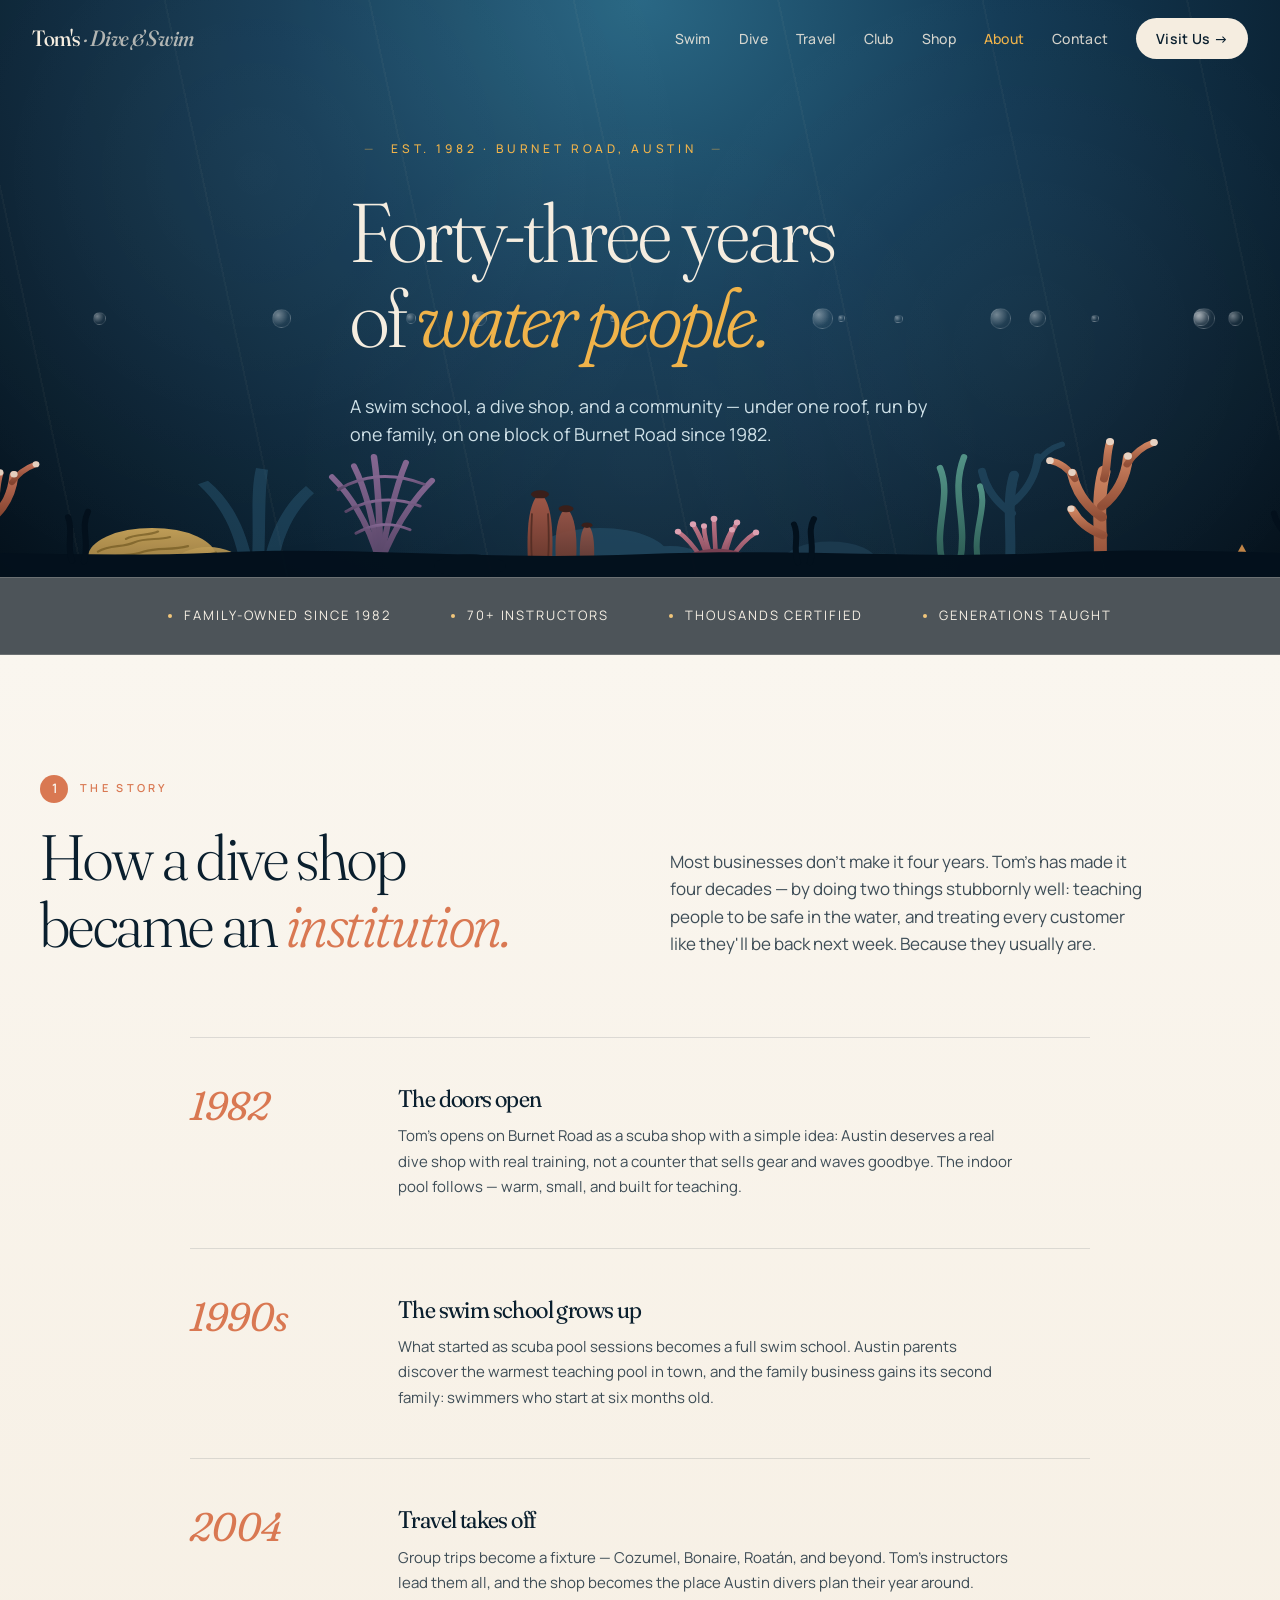
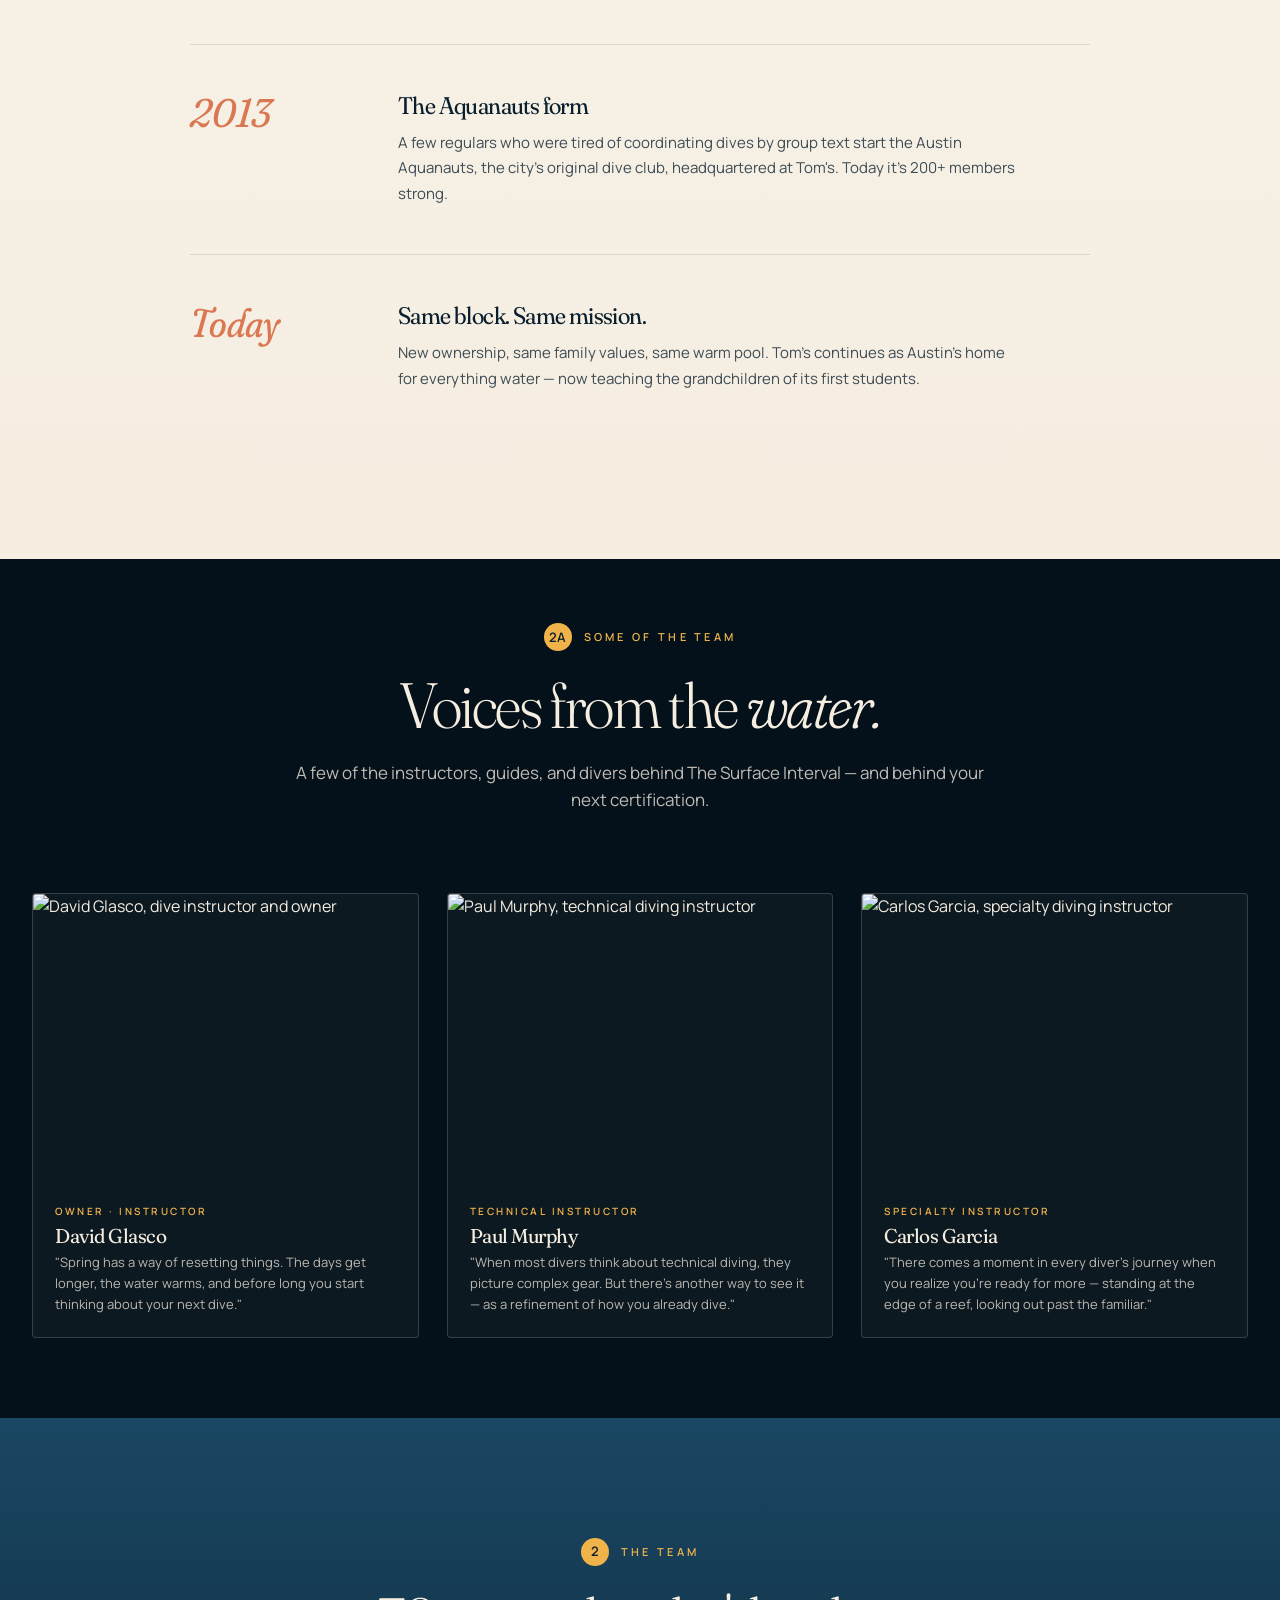
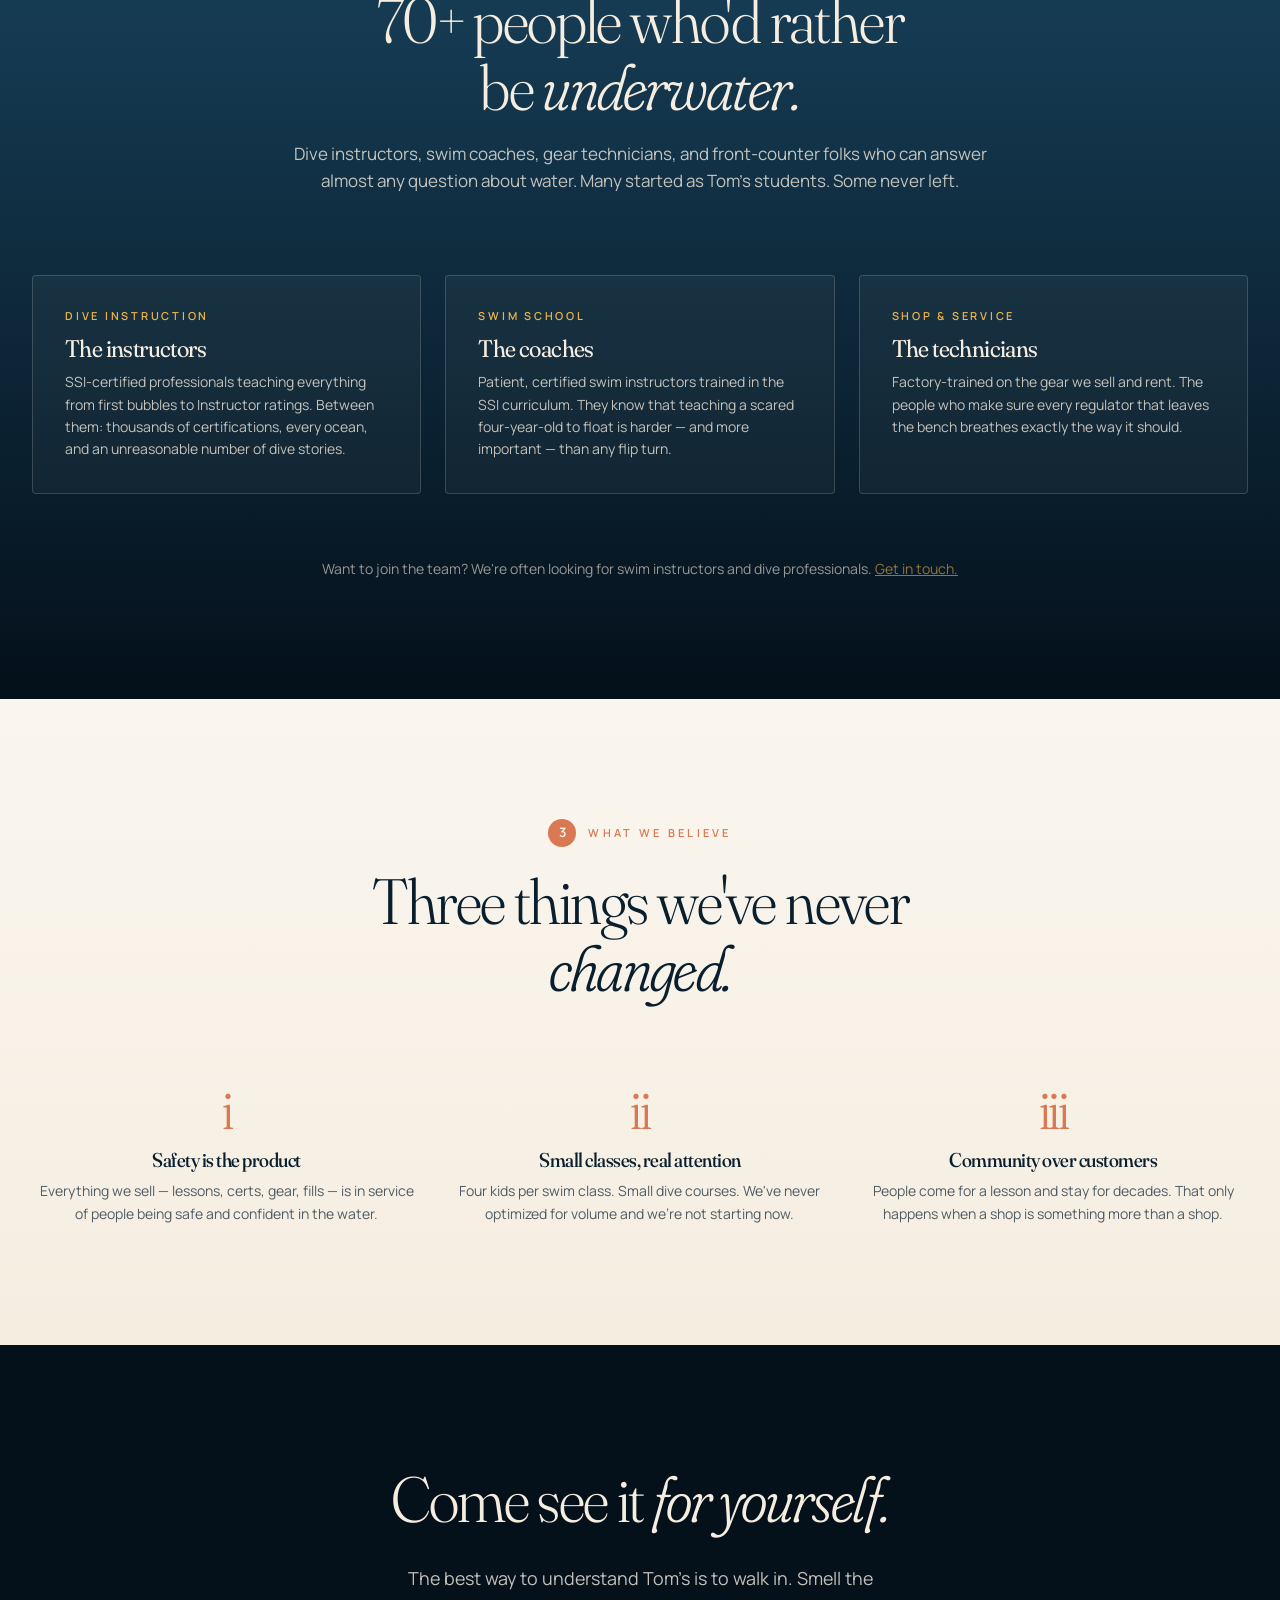
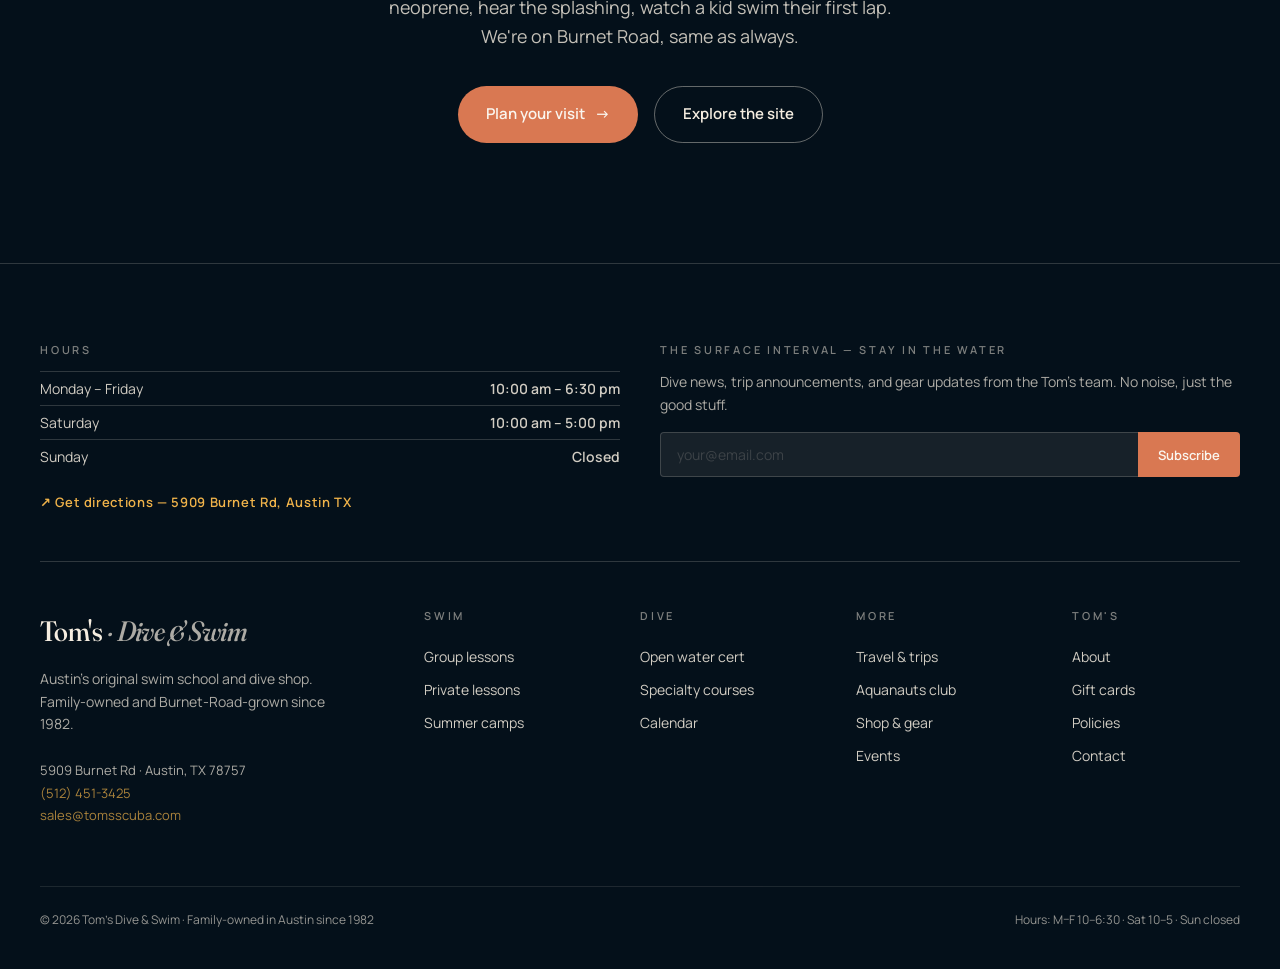
==== commit 57d2882f: "Remove hero photo backgrounds — restored clean gradient heroes" ====
--- a/about.html
+++ b/about.html
@@ -113,7 +113,6 @@
 
 <!-- HERO -->
 <section class="hero hero-deep short with-bubbles">
-  <img class="hero-photo-bg" src="https://s3-us-west-2.amazonaws.com/imgds360live/storefront/3546055/20190820_145903331-scaled.jpg" alt="Open Water students in the pool at Tom's Dive &amp; Swim, Austin" loading="eager">
   <div class="hero-content left">
     <div class="hero-eyebrow dash">Est. 1982 · Burnet Road, Austin</div>
     <h1 class="hero-title">Forty-three years<br>of <em>water people.</em></h1>
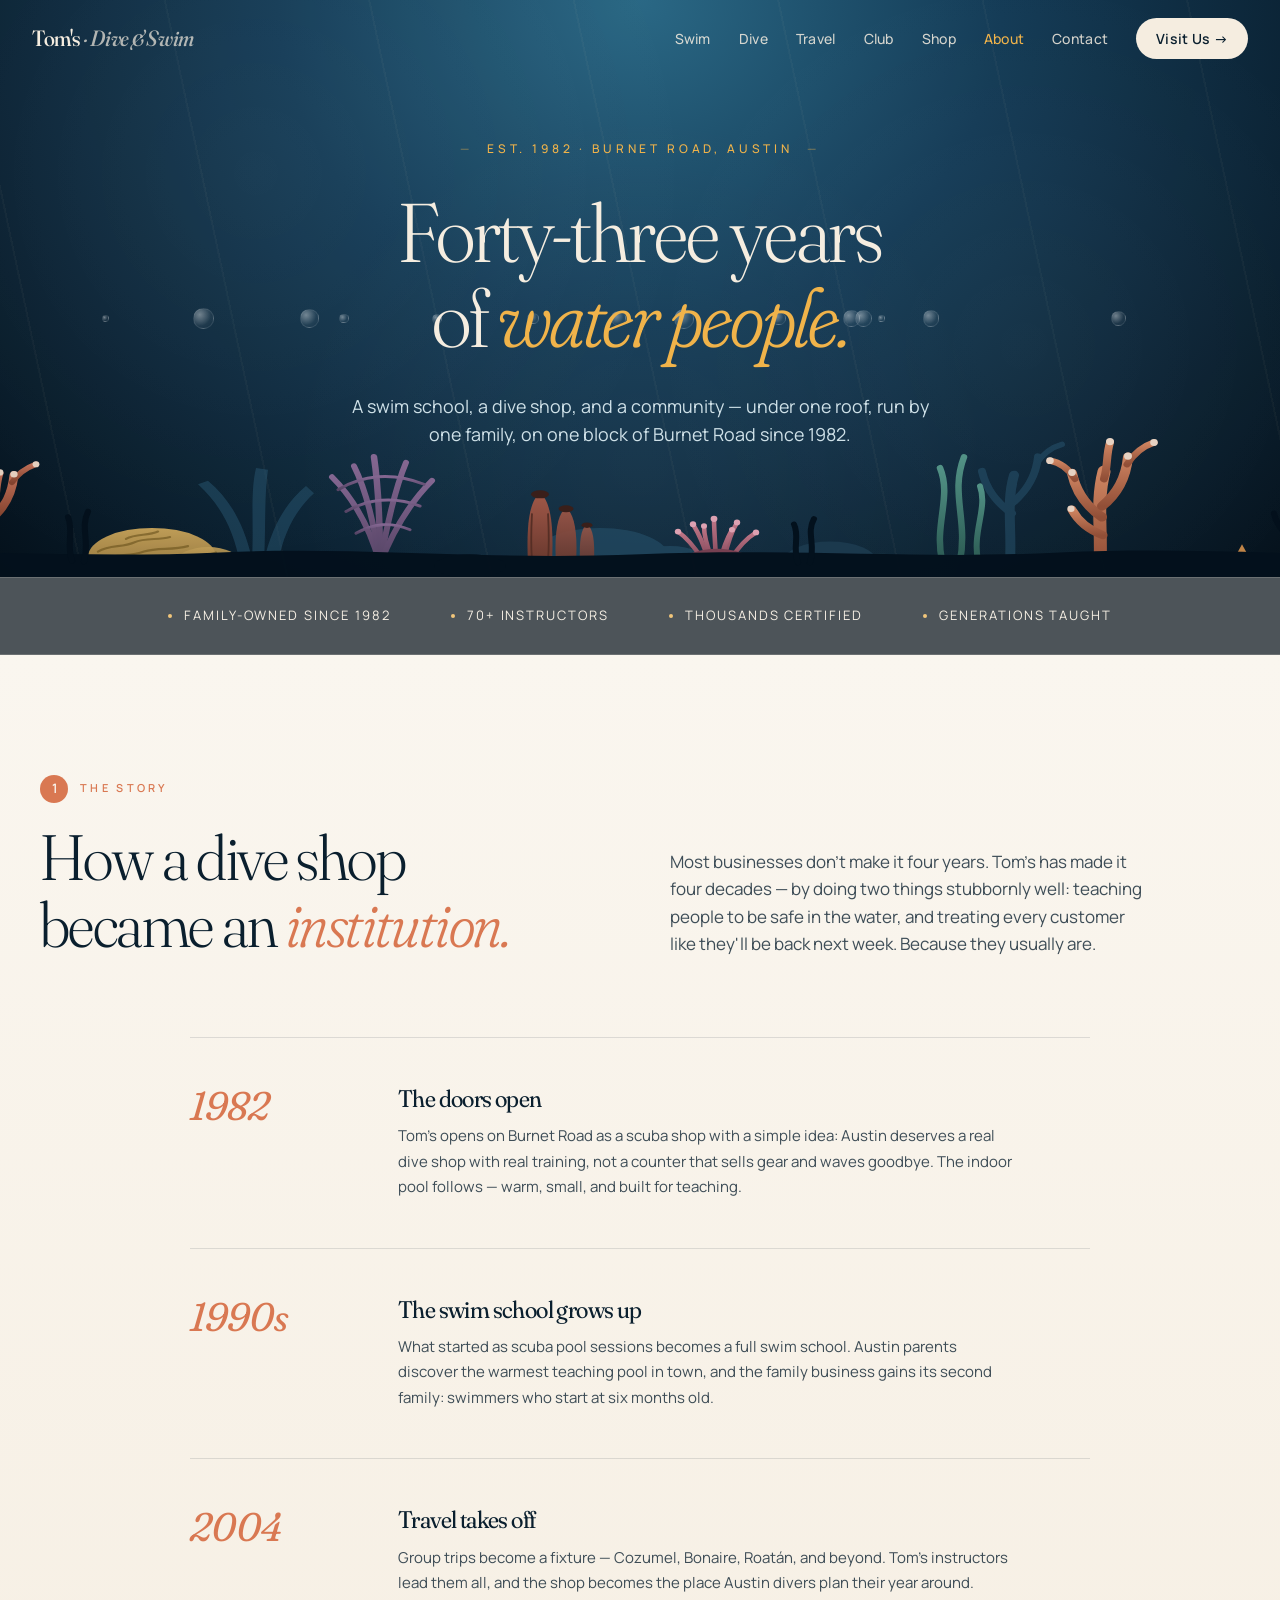
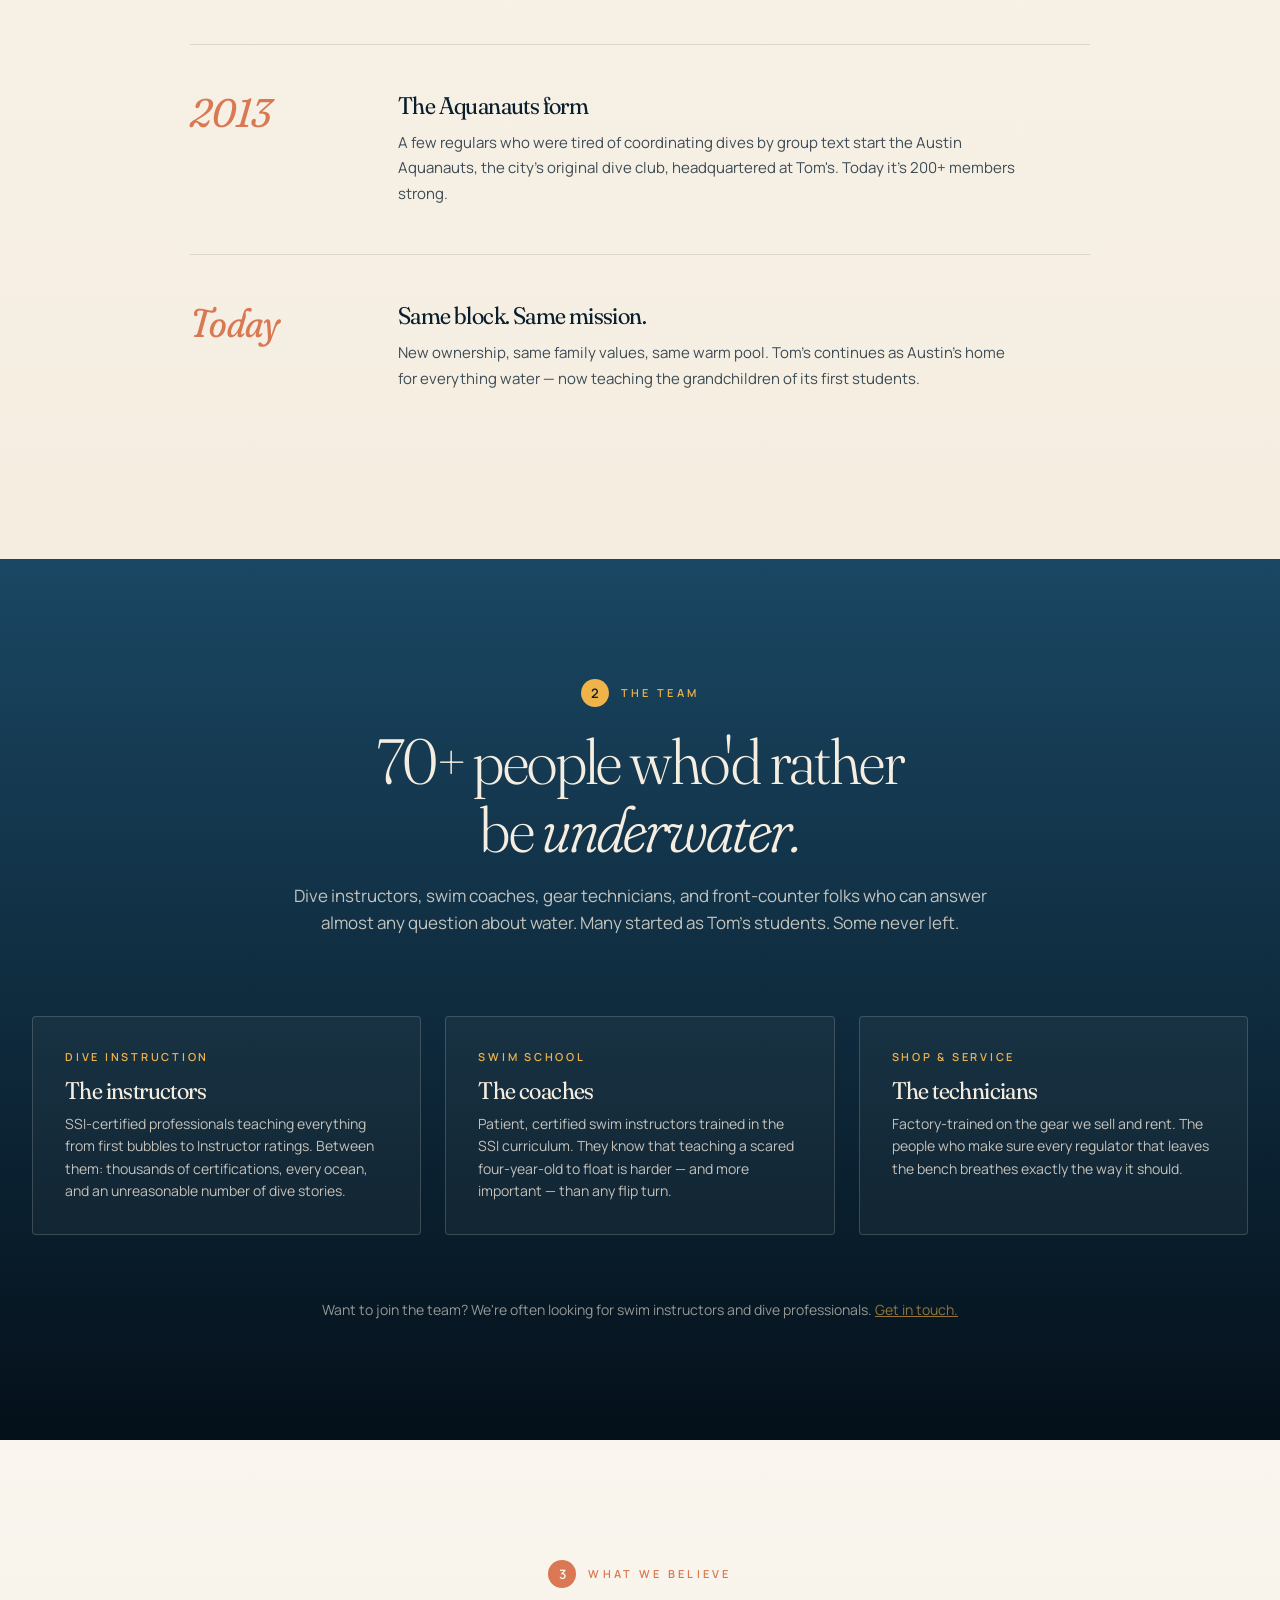
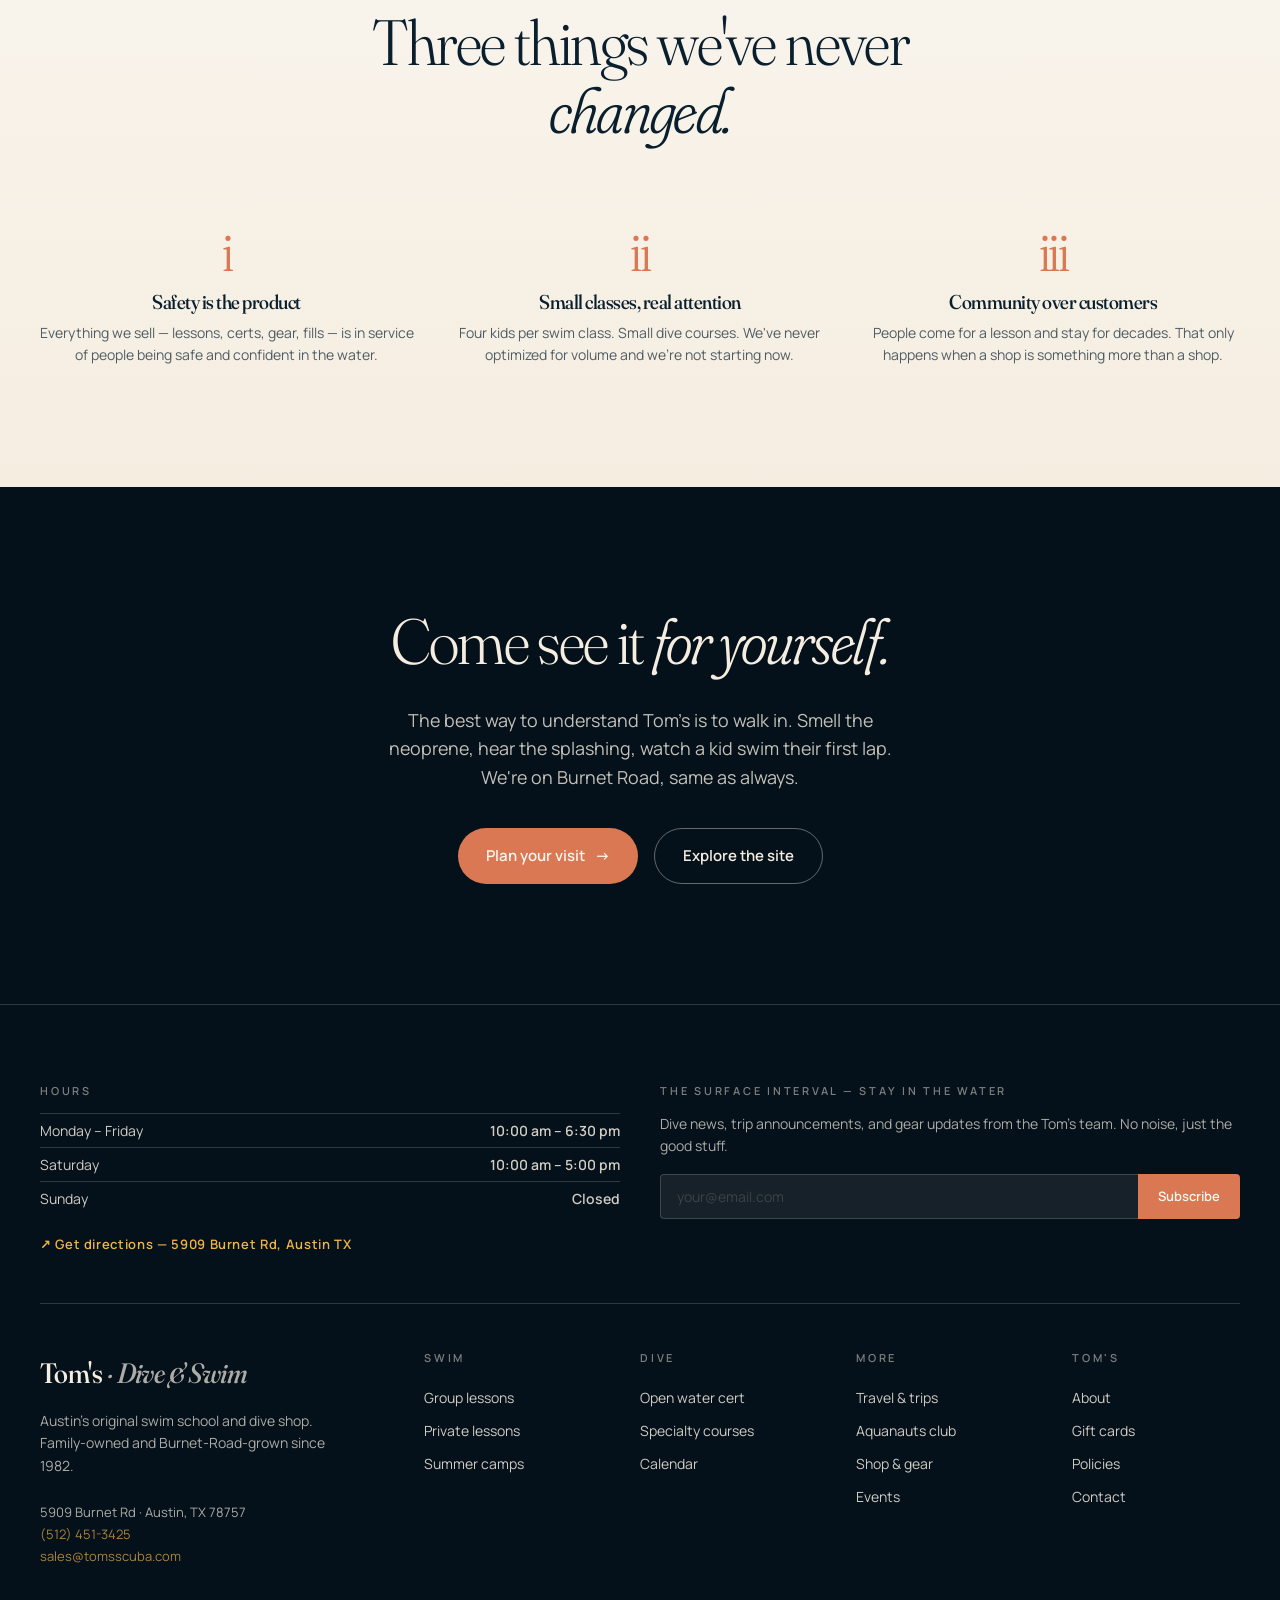
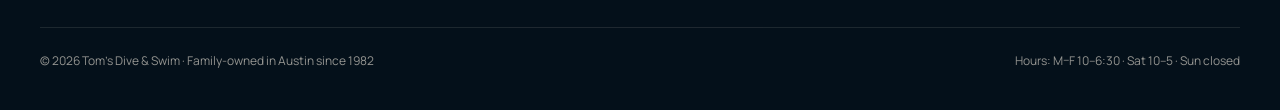
==== commit f331855f: "Remove all recently added photos: restored Three Doors to pure gradients, removed photo breaks, spli" ====
--- a/about.html
+++ b/about.html
@@ -113,7 +113,7 @@
 
 <!-- HERO -->
 <section class="hero hero-deep short with-bubbles">
-  <div class="hero-content left">
+  <div class="hero-content">
     <div class="hero-eyebrow dash">Est. 1982 · Burnet Road, Austin</div>
     <h1 class="hero-title">Forty-three years<br>of <em>water people.</em></h1>
     <p class="hero-sub">A swim school, a dive shop, and a community — under one roof, run by one family, on one block of Burnet Road since 1982.</p>
@@ -178,48 +178,6 @@
 </section>
 
 
-<!-- INSTRUCTOR SNIPPETS from real blog authors -->
-<section class="section deep" style="padding-top: 64px; padding-bottom: 80px;">
-  <div class="container">
-    <div class="section-head-center reveal">
-      <div class="eyebrow sun"><span class="num"><span>2a</span></span> Some of the team</div>
-      <h2 class="h2">Voices from the <em>water.</em></h2>
-      <p>A few of the instructors, guides, and divers behind The Surface Interval — and behind your next certification.</p>
-    </div>
-    <div class="instructor-grid">
-      <div class="instructor-card reveal reveal-delay-1">
-        <div class="instructor-card-photo">
-          <img src="https://imgds360live.s3.amazonaws.com/storefront/3546055/7628515988_1778965539_3546055.jpg" alt="David Glasco, dive instructor and owner" loading="lazy">
-        </div>
-        <div class="instructor-card-body">
-          <div class="role">Owner · Instructor</div>
-          <h3>David Glasco</h3>
-          <p>"Spring has a way of resetting things. The days get longer, the water warms, and before long you start thinking about your next dive."</p>
-        </div>
-      </div>
-      <div class="instructor-card reveal reveal-delay-2">
-        <div class="instructor-card-photo">
-          <img src="https://imgds360live.s3.amazonaws.com/storefront/3546055/3831018326_1778965678_3546055.jpg" alt="Paul Murphy, technical diving instructor" loading="lazy">
-        </div>
-        <div class="instructor-card-body">
-          <div class="role">Technical Instructor</div>
-          <h3>Paul Murphy</h3>
-          <p>"When most divers think about technical diving, they picture complex gear. But there's another way to see it — as a refinement of how you already dive."</p>
-        </div>
-      </div>
-      <div class="instructor-card reveal reveal-delay-3">
-        <div class="instructor-card-photo">
-          <img src="https://imgds360live.s3.amazonaws.com/storefront/3546055/8624699846_1778965649_3546055.png" alt="Carlos Garcia, specialty diving instructor" loading="lazy">
-        </div>
-        <div class="instructor-card-body">
-          <div class="role">Specialty Instructor</div>
-          <h3>Carlos Garcia</h3>
-          <p>"There comes a moment in every diver's journey when you realize you're ready for more — standing at the edge of a reef, looking out past the familiar."</p>
-        </div>
-      </div>
-    </div>
-  </div>
-</section>
 
 <!-- TEAM -->
 <section class="section dark" id="team">
--- a/assets/css/styles.css
+++ b/assets/css/styles.css
@@ -415,8 +415,8 @@
 
 .path-1 .path-bg {
   background:
-    linear-gradient(180deg, rgba(247,217,154,0.25) 0%, rgba(110,55,28,0.74) 100%),
-    url('https://s3-us-west-2.amazonaws.com/imgds360live/storefront/3546055/swim.jpg') center / cover;
+    radial-gradient(ellipse at 50% 100%, rgba(240, 179, 74, 0.4) 0%, transparent 60%),
+    linear-gradient(180deg, #f7d99a 0%, #e8a87c 50%, #c47b5a 100%);
 }
 .path-1 .path-bg::before {
   content: ''; position: absolute; inset: 0;
@@ -426,8 +426,8 @@
 }
 .path-2 .path-bg {
   background:
-    linear-gradient(180deg, rgba(90,155,168,0.30) 0%, rgba(10,31,46,0.82) 100%),
-    url('https://s3-us-west-2.amazonaws.com/imgds360live/storefront/3546055/learn.jpg') center / cover;
+    radial-gradient(ellipse at 50% 0%, rgba(240,220,180,0.3) 0%, transparent 50%),
+    linear-gradient(180deg, #5a9ba8 0%, #1f6383 40%, #143b56 100%);
 }
 .path-2 .path-bg::before {
   content: ''; position: absolute; inset: 0;
@@ -435,8 +435,8 @@
 }
 .path-3 .path-bg {
   background:
-    linear-gradient(180deg, rgba(31,99,131,0.30) 0%, rgba(4,16,26,0.86) 100%),
-    url('https://s3-us-west-2.amazonaws.com/imgds360live/storefront/3546055/travel.jpg') center / cover;
+    radial-gradient(ellipse at 50% 100%, rgba(217, 120, 82, 0.3) 0%, transparent 50%),
+    linear-gradient(180deg, #1f6383 0%, #0a1f2e 60%, #04101a 100%);
 }
 .path-3 .path-bg::before {
   content: ''; position: absolute; inset: 0;
@@ -452,7 +452,7 @@
   color: var(--paper);
   z-index: 2;
 }
-.path-1 .path-content { color: var(--paper); }
+.path-1 .path-content { color: var(--ink); }
 .path-tag {
   font-size: 11px; letter-spacing: 0.25em; text-transform: uppercase;
   font-weight: 600;
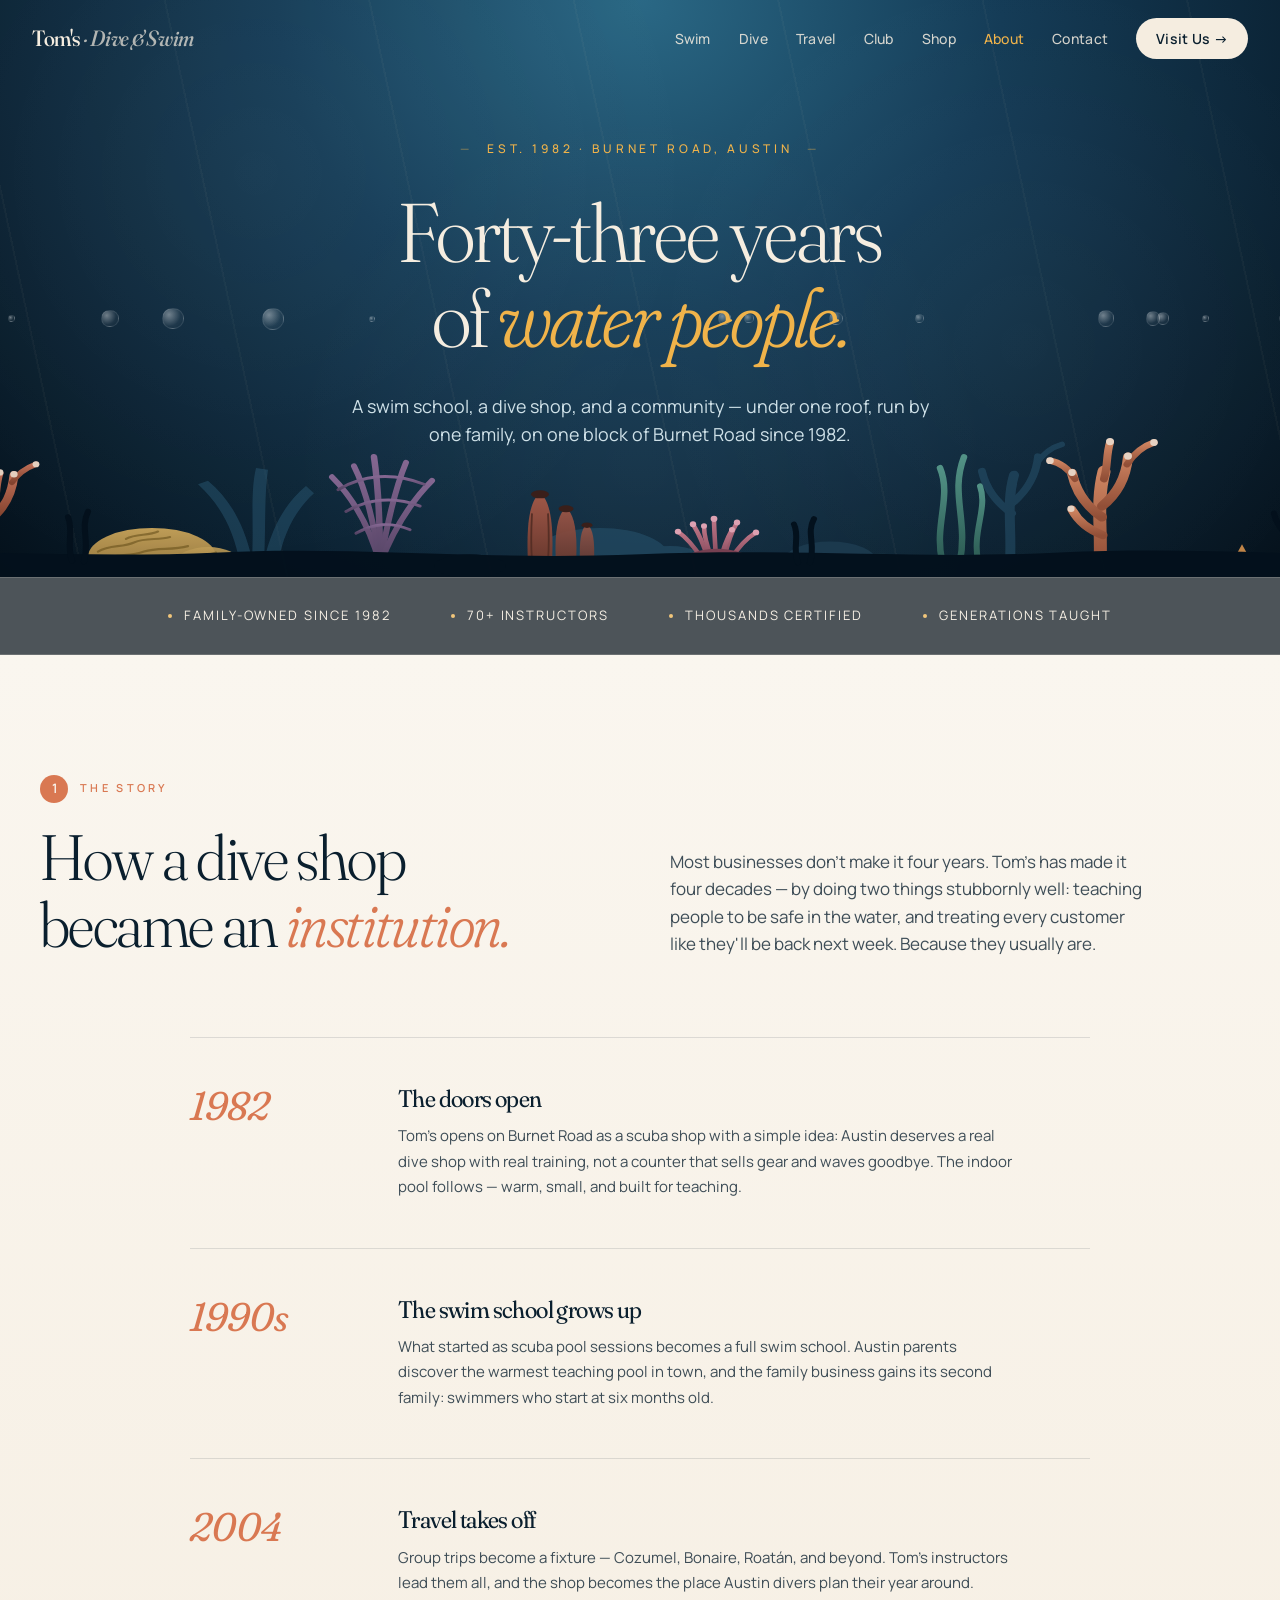
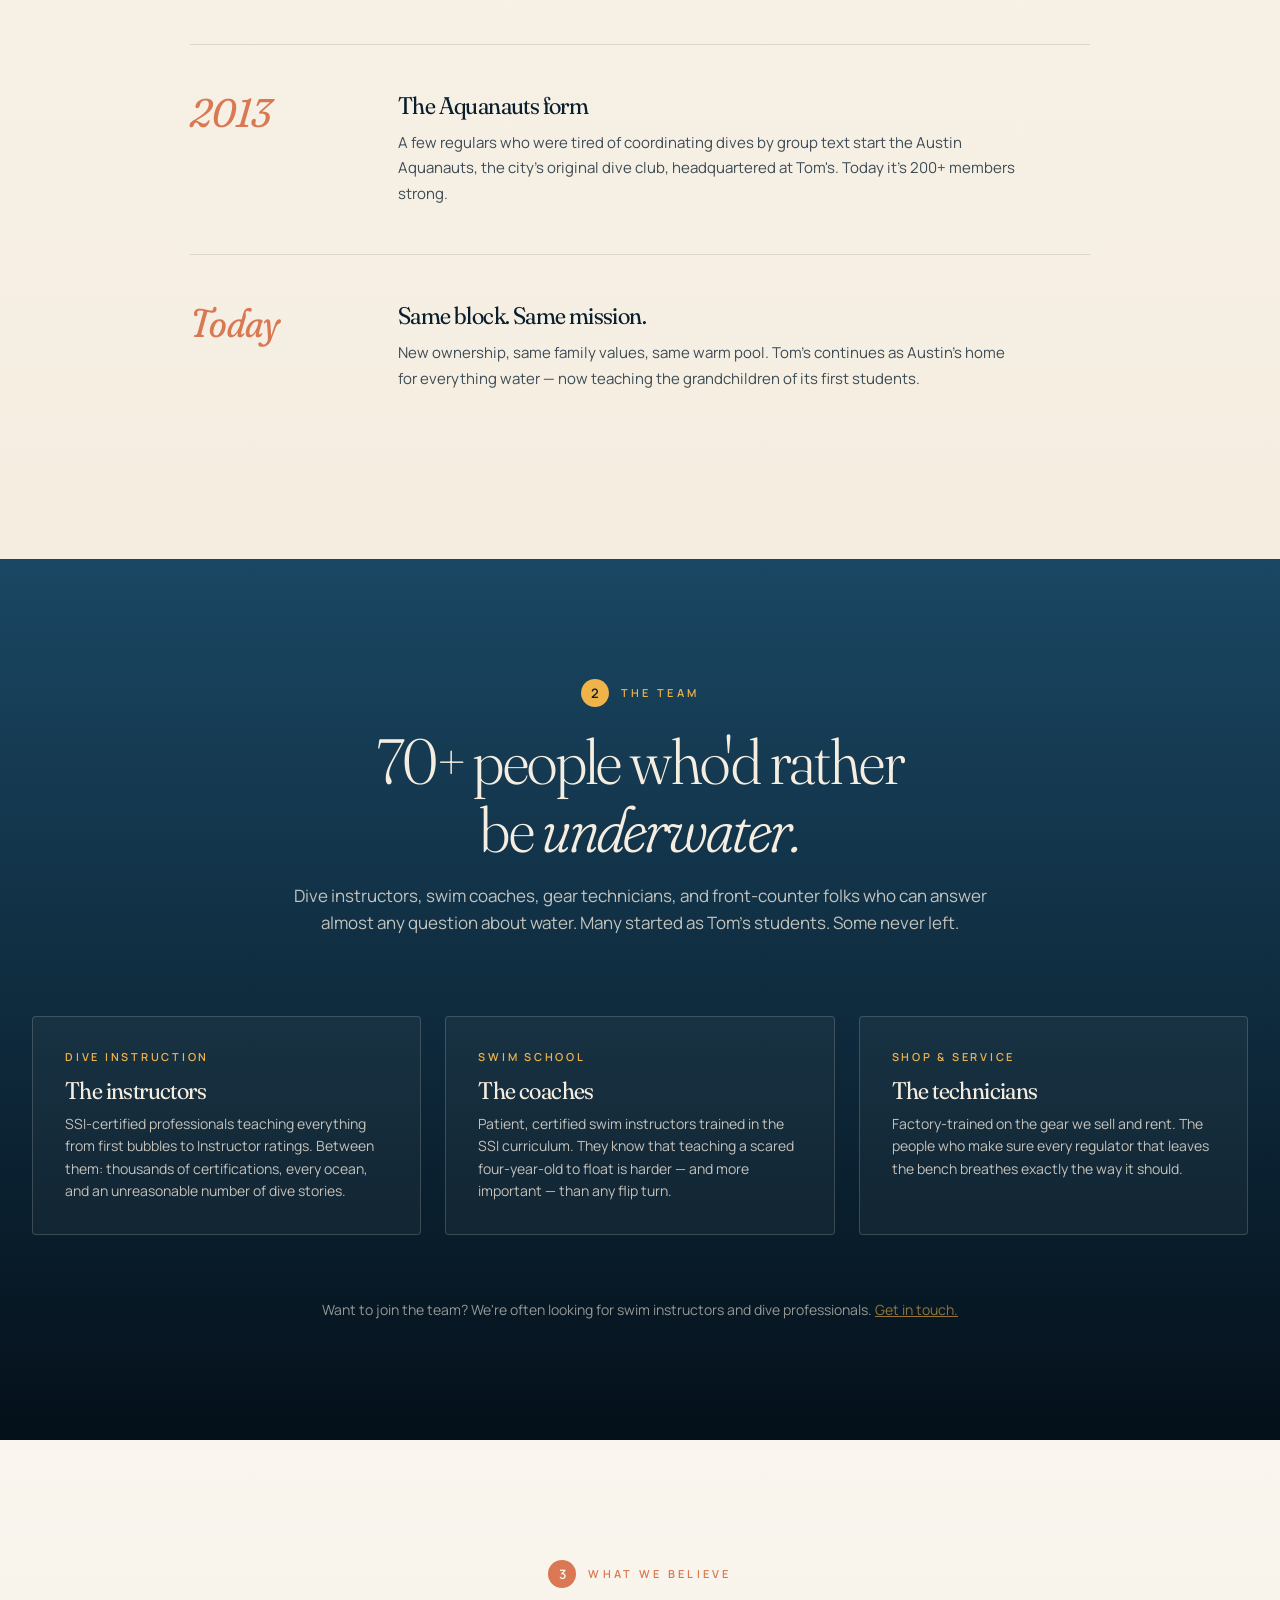
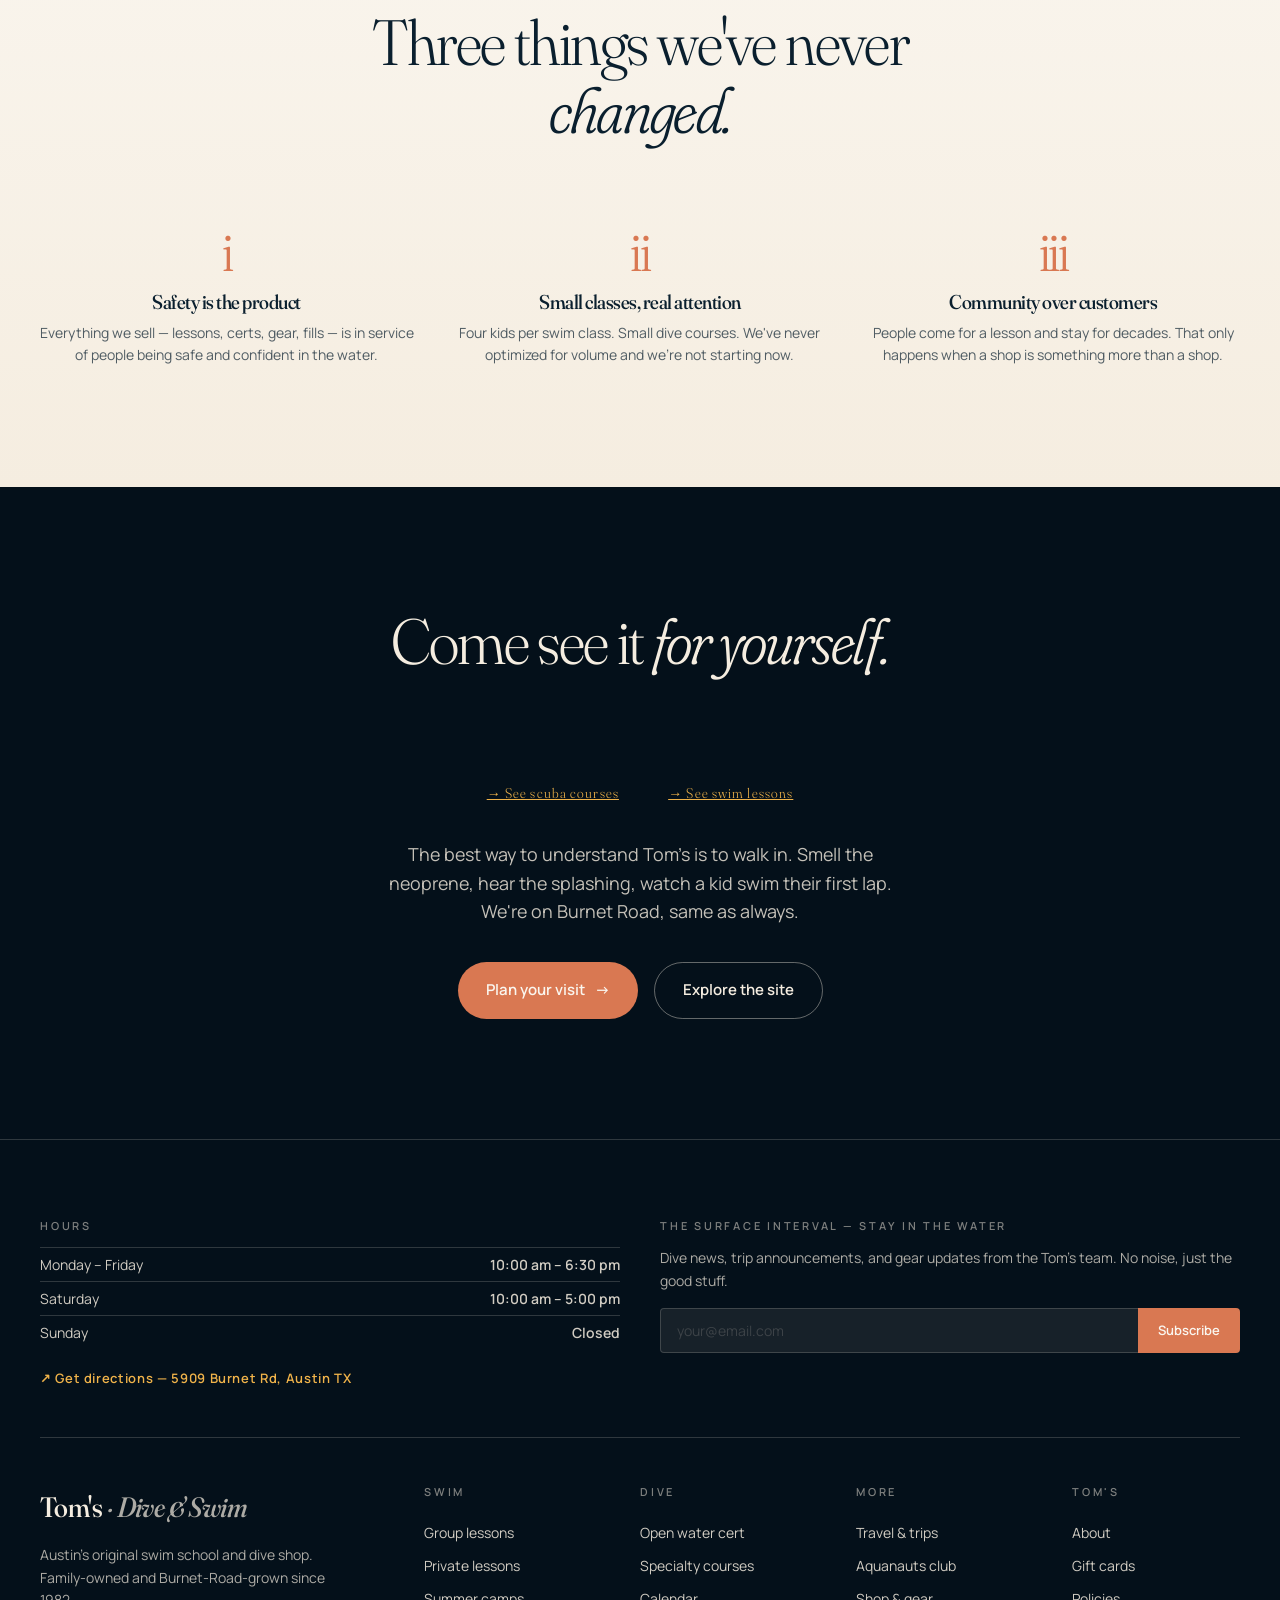
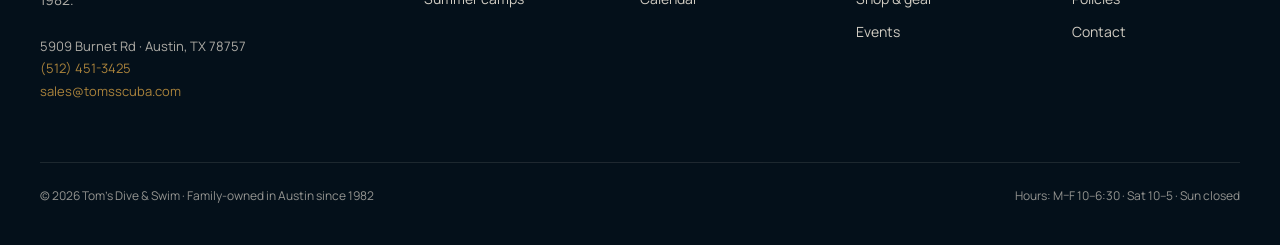
==== commit 77c0895a: "World-class design & SEO/AEO pass: keyword-first title tags + specific meta descriptions sitewide; F" ====
--- a/about.html
+++ b/about.html
@@ -3,13 +3,13 @@
 <head>
 <meta charset="UTF-8" />
 <meta name="viewport" content="width=device-width, initial-scale=1.0" />
-<title>About Us — Tom's Dive & Swim · Austin, TX</title>
-<meta name="description" content="Family-owned in Austin since 1982. The story of Tom's Dive & Swim — four decades of swim lessons, scuba certification, and a community built around water.">
+<title>About Tom's Dive & Swim | Austin TX Since 1982</title>
+<meta name="description" content="Tom's Dive & Swim has anchored Austin's water community since 1982. Family-owned, SSI Training Center, 70+ instructors, 4,500 sq ft on Burnet Road.">
 <link rel="canonical" href="https://tomsscuba.com/about.html">
 <meta property="og:type" content="website">
 <meta property="og:site_name" content="Tom's Dive &amp; Swim">
-<meta property="og:title" content="About Us — Tom's Dive & Swim · Austin, TX">
-<meta property="og:description" content="Family-owned in Austin since 1982. The story of Tom's Dive & Swim — four decades of swim lessons, scuba certification, and a community built around water.">
+<meta property="og:title" content="About Tom's Dive & Swim | Austin TX Since 1982">
+<meta property="og:description" content="Tom's Dive & Swim has anchored Austin's water community since 1982. Family-owned, SSI Training Center, 70+ instructors, 4,500 sq ft on Burnet Road.">
 <meta property="og:url" content="https://tomsscuba.com/about.html">
 <meta property="og:locale" content="en_US">
 <meta name="twitter:card" content="summary_large_image">
@@ -242,7 +242,7 @@
 <!-- FINAL CTA -->
 <section class="section deep" style="text-align: center;">
   <div class="container-narrow">
-    <h2 class="h2 mb-4">Come see it <em>for yourself.</em></h2>
+    <h2 class="h2 mb-4">Come see it <em>for yourself.</em> <br><br><a href="dive.html" style="color:var(--sun); font-size: 14px; letter-spacing: 0.08em;">→ See scuba courses</a> &ensp; <a href="swim.html" style="color:var(--sun); font-size: 14px; letter-spacing: 0.08em;">→ See swim lessons</a></h2>
     <p class="lead" style="opacity: 0.8; max-width: 540px; margin: 0 auto 36px;">
       The best way to understand Tom's is to walk in. Smell the neoprene, hear the splashing, watch a kid swim their first lap. We're on Burnet Road, same as always.
     </p>
--- a/assets/css/styles.css
+++ b/assets/css/styles.css
@@ -1,3 +1,12 @@
+.skip-link {
+  position: absolute; top: -40px; left: 16px; z-index: 999;
+  background: var(--coral); color: var(--paper);
+  padding: 8px 16px; border-radius: 0 0 4px 4px;
+  font-weight: 600; font-size: 14px; text-decoration: none;
+  transition: top 0.2s;
+}
+.skip-link:focus { top: 0; }
+
 /* ============================================================
    TOM'S DIVE & SWIM — DESIGN SYSTEM
    Editorial-cinematic ocean. Family-owned in Austin since 1982.
@@ -761,26 +770,9 @@
 .swimmer-kid svg { display: block; animation: fishBob ease-in-out infinite; }
 
 /* ============ PHOTOS ============ */
-.course-card .card-photo {
-  width: calc(100% + 64px); max-width: none;
-  margin: -32px -32px 22px;
-  aspect-ratio: 16/9; object-fit: cover;
-  border-radius: 4px 4px 0 0; display: block;
-}
 .trip-photo {
   position: absolute; inset: 0; width: 100%; height: 100%;
   object-fit: cover;
-}
-.photo-figure {
-  max-width: 920px; margin: 56px auto 0;
-}
-.photo-figure img {
-  width: 100%; display: block; border-radius: 4px;
-  box-shadow: 0 24px 70px rgba(10,31,46,0.18);
-}
-.photo-figure figcaption {
-  font-size: 13px; opacity: 0.6; padding-top: 14px; text-align: center;
-  letter-spacing: 0.05em;
 }
 
 /* ============ SCROLL REVEAL ============ */
@@ -797,100 +789,9 @@
   .reveal { opacity: 1; transform: none; transition: none; }
 }
 
-/* ============ PHOTO BREAK ============ */
-.photo-break {
-  position: relative; min-height: 480px;
-  display: flex; align-items: center;
-  overflow: hidden; color: var(--sand);
-  padding: 100px 32px;
-}
-.photo-break-img {
-  position: absolute; inset: 0; width: 100%; height: 100%;
-  object-fit: cover; z-index: 0;
-}
-.photo-break-overlay {
-  position: absolute; inset: 0; z-index: 1;
-  background: linear-gradient(135deg, rgba(4,16,26,0.82) 0%, rgba(4,16,26,0.45) 100%);
-}
-.photo-break-content {
-  position: relative; z-index: 2; max-width: 760px;
-}
-.photo-break-content blockquote {
-  font-family: 'Fraunces', serif; font-weight: 300;
-  font-style: italic; font-size: clamp(26px, 3.5vw, 44px);
-  font-variation-settings: "opsz" 144, "SOFT" 100;
-  line-height: 1.25; letter-spacing: -0.015em;
-  margin-bottom: 32px;
-}
-.photo-break-content blockquote em { color: var(--sun); font-style: normal; }
-.photo-break-content cite {
-  font-style: normal; font-size: 14px;
-  letter-spacing: 0.12em; text-transform: uppercase;
-  opacity: 0.7;
-}
-
-/* ============ ASYMMETRIC SPLIT ============ */
-.split-section {
-  display: grid; grid-template-columns: 1.15fr 0.85fr; gap: 0;
-  min-height: 560px; overflow: hidden;
-}
-.split-section.reverse { grid-template-columns: 0.85fr 1.15fr; }
-@media (max-width: 860px) {
-  .split-section, .split-section.reverse { grid-template-columns: 1fr; }
-}
-.split-photo {
-  position: relative; overflow: hidden;
-  min-height: 380px;
-}
-.split-photo img {
-  position: absolute; inset: 0; width: 100%; height: 100%;
-  object-fit: cover;
-  transition: transform 0.8s cubic-bezier(0.16,1,0.3,1);
-}
-.split-section:hover .split-photo img { transform: scale(1.04); }
-.split-body {
-  display: flex; flex-direction: column; justify-content: center;
-  padding: 72px 56px;
-  background: var(--abyss); color: var(--sand);
-}
-.split-body.warm { background: var(--sand); color: var(--ink); }
-@media (max-width: 860px) { .split-body { padding: 48px 32px; } }
-.split-body h2 em { color: var(--sun); }
-.split-body.warm h2 em { color: var(--coral); }
-.split-body p { font-size: 16px; opacity: 0.82; line-height: 1.7; margin: 20px 0 32px; max-width: 460px; }
-
-/* ============ BLOG / ARTICLE CARDS ============ */
-.article-grid { display: grid; grid-template-columns: repeat(3, 1fr); gap: 28px; }
-@media (max-width: 968px) { .article-grid { grid-template-columns: 1fr; gap: 20px; } }
-.article-card { text-decoration: none; color: inherit; display: block; }
-.article-card-img {
-  aspect-ratio: 16/9; overflow: hidden; border-radius: 4px; margin-bottom: 18px;
-}
-.article-card-img img {
-  width: 100%; height: 100%; object-fit: cover;
-  transition: transform 0.5s cubic-bezier(0.16,1,0.3,1);
-  display: block;
-}
-.article-card:hover .article-card-img img { transform: scale(1.06); }
-.article-card .article-meta {
-  font-size: 11px; letter-spacing: 0.2em; text-transform: uppercase;
-  opacity: 0.5; margin-bottom: 8px;
-}
-.article-card h3 {
-  font-family: 'Fraunces', serif; font-weight: 400;
-  font-variation-settings: "opsz" 80, "SOFT" 50;
-  font-size: 20px; margin-bottom: 10px; line-height: 1.2;
-}
-.article-card p { font-size: 14px; opacity: 0.75; line-height: 1.6; }
-
-/* ============ HERO PHOTO LAYER ============ */
-.hero-photo-bg {
-  position: absolute; inset: 0; z-index: -1;
-  width: 100%; height: 100%; object-fit: cover;
-  opacity: 0;
-  transition: opacity 1.2s ease;
-}
-.hero-photo-bg.loaded { opacity: 1; }
+
+
+
 
 /* ============ ENHANCED FOOTER ============ */
 .footer-hours-map {
@@ -965,28 +866,3 @@
   body { padding-bottom: 72px; }
 }
 
-/* ============ INSTRUCTOR CARDS ============ */
-.instructor-grid { display: grid; grid-template-columns: repeat(3, 1fr); gap: 28px; }
-@media (max-width: 768px) { .instructor-grid { grid-template-columns: 1fr; gap: 20px; } }
-.instructor-card {
-  background: rgba(245,237,224,0.04); border: 1px solid var(--line);
-  border-radius: 4px; overflow: hidden;
-}
-.instructor-card-photo {
-  aspect-ratio: 4/3; overflow: hidden;
-}
-.instructor-card-photo img {
-  width: 100%; height: 100%; object-fit: cover; display: block;
-  transition: transform 0.5s cubic-bezier(0.16,1,0.3,1);
-}
-.instructor-card:hover .instructor-card-photo img { transform: scale(1.06); }
-.instructor-card-body { padding: 22px; }
-.instructor-card-body .role {
-  font-size: 10px; letter-spacing: 0.25em; text-transform: uppercase;
-  color: var(--sun); font-weight: 600; margin-bottom: 6px;
-}
-.instructor-card-body h3 {
-  font-size: 20px; font-weight: 400; margin-bottom: 6px;
-  font-variation-settings: "opsz" 60, "SOFT" 50;
-}
-.instructor-card-body p { font-size: 13px; opacity: 0.75; line-height: 1.6; }
